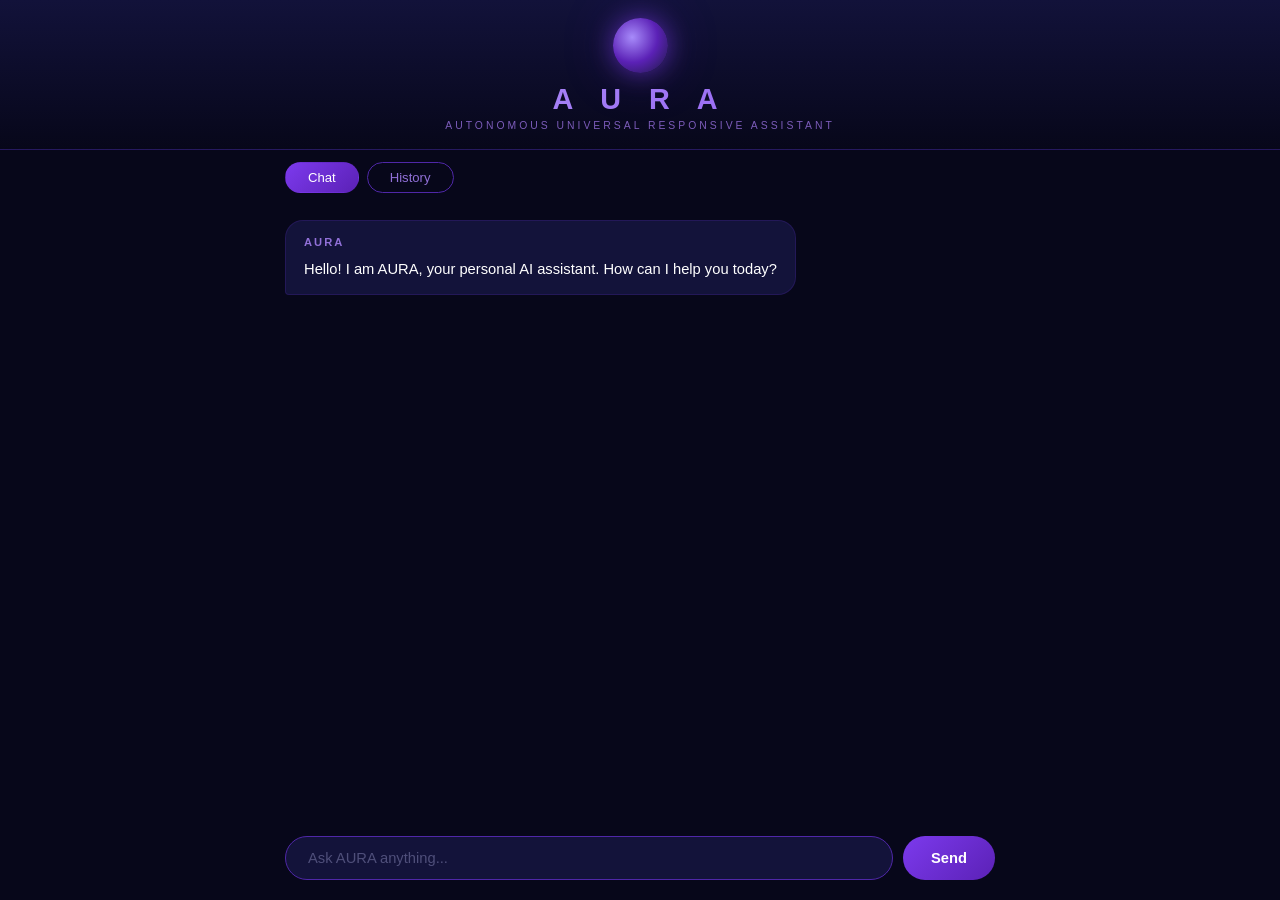
==== interface/web/index.html @ 3ae48ab6 "Day 05 - Improved UI, chat history, mobile friendly" ====
<!DOCTYPE html>
<html lang="en">
<head>
    <meta charset="UTF-8">
    <meta name="viewport" content="width=device-width, initial-scale=1.0">
    <title>AURA - Your AI Assistant</title>
    <style>
        * { margin: 0; padding: 0; box-sizing: border-box; }

        body {
            background: #07071a;
            color: #ffffff;
            font-family: 'Segoe UI', sans-serif;
            height: 100vh;
            display: flex;
            flex-direction: column;
            align-items: center;
            overflow: hidden;
        }

        .header {
            width: 100%;
            padding: 18px 20px;
            text-align: center;
            background: linear-gradient(180deg, #12123a, #07071a);
            border-bottom: 1px solid #4f27a855;
        }

        .orb {
            width: 55px;
            height: 55px;
            border-radius: 50%;
            background: radial-gradient(circle at 35% 35%, #a78bfa, #5b21b6, #1a1a3e);
            margin: 0 auto 10px;
            box-shadow: 0 0 25px #7c3aed99, 0 0 60px #7c3aed33;
            animation: pulse 3s infinite;
        }

        @keyframes pulse {
            0%, 100% { box-shadow: 0 0 25px #7c3aed99, 0 0 60px #7c3aed33; }
            50% { box-shadow: 0 0 40px #a78bfacc, 0 0 90px #7c3aed55; }
        }

        .orb.talking {
            animation: talking 0.6s infinite;
        }

        @keyframes talking {
            0%, 100% { transform: scale(1); box-shadow: 0 0 25px #7c3aed99; }
            50% { transform: scale(1.15); box-shadow: 0 0 60px #a78bfadd; }
        }

        .header h1 {
            font-size: 1.8rem;
            font-weight: 700;
            background: linear-gradient(135deg, #c4b5fd, #7c3aed);
            -webkit-background-clip: text;
            -webkit-text-fill-color: transparent;
            letter-spacing: 10px;
        }

        .header p {
            color: #7c5cba;
            font-size: 0.65rem;
            letter-spacing: 3px;
            margin-top: 4px;
        }

        .tabs {
            display: flex;
            gap: 8px;
            padding: 12px 20px;
            width: 100%;
            max-width: 750px;
        }

        .tab {
            padding: 7px 22px;
            border-radius: 20px;
            border: 1px solid #4f27a8;
            background: transparent;
            color: #9170d8;
            cursor: pointer;
            font-size: 0.82rem;
            transition: all 0.3s;
            font-family: 'Segoe UI', sans-serif;
        }

        .tab.active {
            background: linear-gradient(135deg, #7c3aed, #5b21b6);
            color: white;
            border-color: transparent;
        }

        .chat-container {
            width: 100%;
            max-width: 750px;
            flex: 1;
            overflow-y: auto;
            padding: 15px 20px;
            display: flex;
            flex-direction: column;
            gap: 14px;
            scrollbar-width: thin;
            scrollbar-color: #4f27a8 transparent;
        }

        .history-container {
            width: 100%;
            max-width: 750px;
            flex: 1;
            overflow-y: auto;
            padding: 15px 20px;
            display: none;
            flex-direction: column;
            gap: 10px;
        }

        .message {
            padding: 12px 18px;
            border-radius: 18px;
            max-width: 72%;
            line-height: 1.65;
            font-size: 0.92rem;
            animation: fadeIn 0.3s ease;
        }

        @keyframes fadeIn {
            from { opacity: 0; transform: translateY(8px); }
            to { opacity: 1; transform: translateY(0); }
        }

        .user-message {
            background: linear-gradient(135deg, #6d28d9, #4c1d95);
            align-self: flex-end;
            border-bottom-right-radius: 4px;
            box-shadow: 0 4px 15px #7c3aed33;
        }

        .aura-message {
            background: #13133a;
            border: 1px solid #4f27a844;
            align-self: flex-start;
            border-bottom-left-radius: 4px;
        }

        .aura-label {
            color: #9170d8;
            font-size: 0.7rem;
            letter-spacing: 2px;
            margin-bottom: 6px;
            font-weight: 600;
        }

        .typing-indicator {
            display: flex;
            align-items: center;
            gap: 5px;
            padding: 14px 18px;
            background: #13133a;
            border: 1px solid #4f27a844;
            border-radius: 18px;
            border-bottom-left-radius: 4px;
            align-self: flex-start;
            width: fit-content;
        }

        .dot {
            width: 7px;
            height: 7px;
            background: #7c3aed;
            border-radius: 50%;
            animation: bounce 1.2s infinite;
        }

        .dot:nth-child(2) { animation-delay: 0.2s; }
        .dot:nth-child(3) { animation-delay: 0.4s; }

        @keyframes bounce {
            0%, 100% { transform: translateY(0); opacity: 0.5; }
            50% { transform: translateY(-7px); opacity: 1; }
        }

        .input-container {
            width: 100%;
            max-width: 750px;
            padding: 12px 20px 20px;
            display: flex;
            gap: 10px;
        }

        input {
            flex: 1;
            padding: 13px 22px;
            background: #13133a;
            border: 1px solid #4f27a8;
            border-radius: 30px;
            color: #ffffff;
            font-size: 0.92rem;
            outline: none;
            transition: all 0.3s;
            font-family: 'Segoe UI', sans-serif;
        }

        input:focus {
            border-color: #9170d8;
            box-shadow: 0 0 20px #7c3aed22;
        }

        input::placeholder { color: #4f4f7a; }

        .send-btn {
            padding: 13px 28px;
            background: linear-gradient(135deg, #7c3aed, #5b21b6);
            border: none;
            border-radius: 30px;
            color: white;
            font-size: 0.92rem;
            cursor: pointer;
            transition: all 0.3s;
            font-family: 'Segoe UI', sans-serif;
            font-weight: 600;
        }

        .send-btn:hover {
            transform: scale(1.05);
            box-shadow: 0 0 25px #7c3aed66;
        }

        .history-item {
            background: #13133a;
            border: 1px solid #4f27a833;
            border-radius: 12px;
            padding: 12px 16px;
            font-size: 0.85rem;
        }

        .history-time { color: #4f4f7a; font-size: 0.72rem; margin-bottom: 6px; }
        .history-user { color: #a78bfa; margin-bottom: 4px; }
        .history-aura { color: #d1d5db; }

        .empty-history {
            color: #4f4f7a;
            text-align: center;
            margin-top: 40px;
            font-size: 0.9rem;
        }

        @media (max-width: 600px) {
            .header h1 { font-size: 1.4rem; letter-spacing: 6px; }
            .message { max-width: 88%; }
            .send-btn { padding: 13px 18px; }
        }
    </style>
</head>
<body>

    <div class="header">
        <div class="orb" id="orb"></div>
        <h1>A U R A</h1>
        <p>AUTONOMOUS UNIVERSAL RESPONSIVE ASSISTANT</p>
    </div>

    <div class="tabs">
        <button class="tab active" onclick="showTab('chat', this)">Chat</button>
        <button class="tab" onclick="showTab('history', this)">History</button>
    </div>

    <div class="chat-container" id="chat">
        <div class="message aura-message">
            <div class="aura-label">AURA</div>
            Hello! I am AURA, your personal AI assistant. How can I help you today?
        </div>
    </div>

    <div class="history-container" id="history"></div>

    <div class="input-container">
        <input
            type="text"
            id="userInput"
            placeholder="Ask AURA anything..."
            onkeypress="if(event.key==='Enter') sendMessage()"
        />
        <button class="send-btn" onclick="sendMessage()">Send</button>
    </div>

    <script>
        function showTab(tab, el) {
            document.querySelectorAll('.tab').forEach(t => t.classList.remove('active'));
            el.classList.add('active');
            if (tab === 'chat') {
                document.getElementById('chat').style.display = 'flex';
                document.getElementById('history').style.display = 'none';
            } else {
                document.getElementById('chat').style.display = 'none';
                document.getElementById('history').style.display = 'flex';
                loadHistory();
            }
        }

        async function loadHistory() {
            const res = await fetch('/history');
            const data = await res.json();
            const container = document.getElementById('history');
            container.innerHTML = '';
            if (data.length === 0) {
                container.innerHTML = '<p class="empty-history">No chat history yet. Start a conversation!</p>';
                return;
            }
            data.reverse().forEach(item => {
                container.innerHTML += `
                    <div class="history-item">
                        <div class="history-time">${item.time}</div>
                        <div class="history-user">You: ${item.user}</div>
                        <div class="history-aura">AURA: ${item.aura}</div>
                    </div>`;
            });
        }

        async function sendMessage() {
            const input = document.getElementById('userInput');
            const chat = document.getElementById('chat');
            const text = input.value.trim();
            if (!text) return;

            chat.innerHTML += `<div class="message user-message">${text}</div>`;
            input.value = '';
            chat.innerHTML += `
                <div class="typing-indicator" id="typing">
                    <div class="dot"></div>
                    <div class="dot"></div>
                    <div class="dot"></div>
                </div>`;
            chat.scrollTop = chat.scrollHeight;
            document.getElementById('orb').classList.add('talking');

            const response = await fetch('/chat', {
                method: 'POST',
                headers: { 'Content-Type': 'application/json' },
                body: JSON.stringify({ text: text })
            });

            const data = await response.json();
            document.getElementById('typing').remove();
            document.getElementById('orb').classList.remove('talking');

            chat.innerHTML += `
                <div class="message aura-message">
                    <div class="aura-label">AURA</div>
                    ${data.response}
                </div>`;
            chat.scrollTop = chat.scrollHeight;
        }
    </script>
</body>
</html>
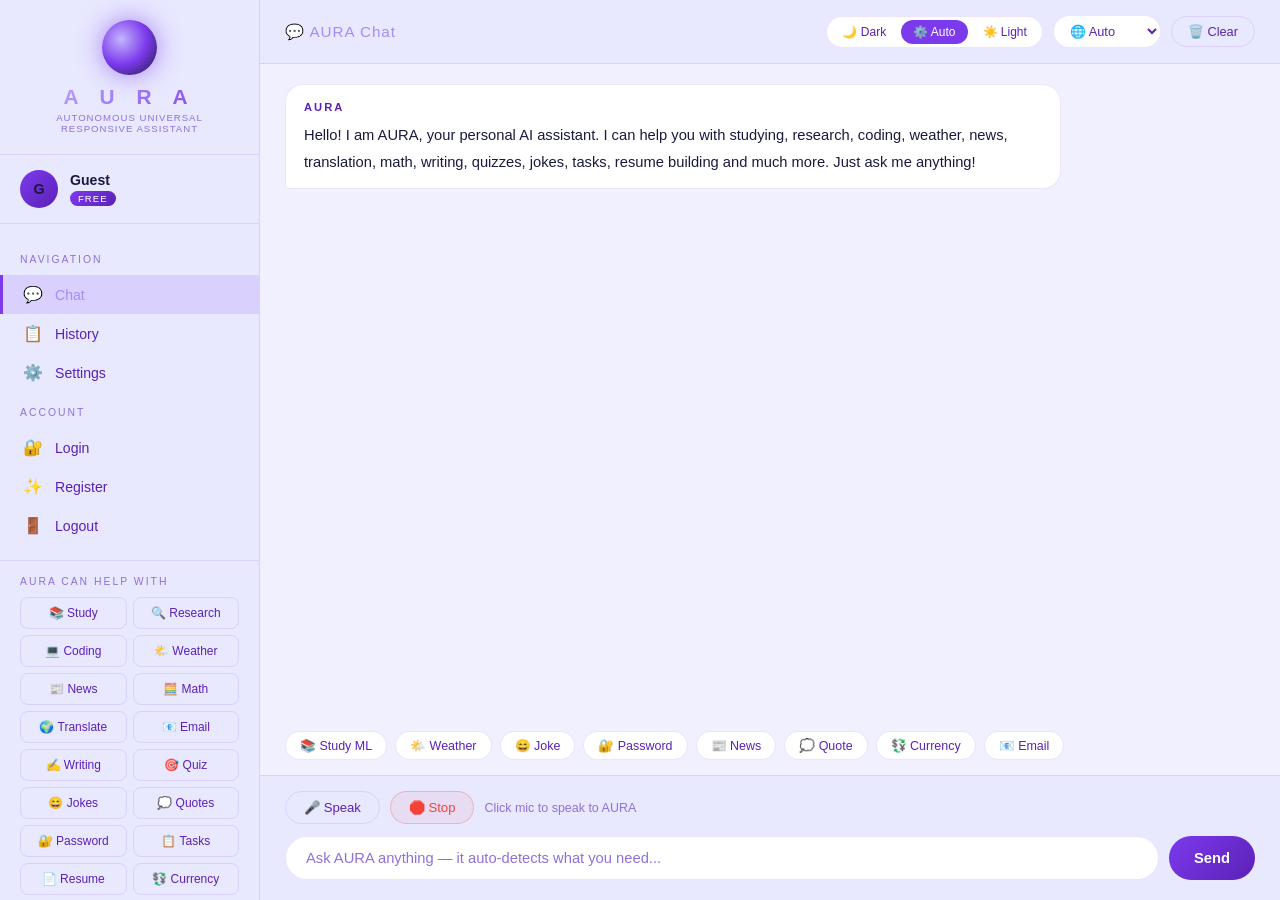
==== commit f1a84271: "Day XX - description" ====
--- a/interface/web/index.html
+++ b/interface/web/index.html
@@ -7,119 +7,302 @@
     <style>
         * { margin: 0; padding: 0; box-sizing: border-box; }
 
+        :root {
+            --bg: #07071a;
+            --bg2: #0d0d2b;
+            --card: #13133a;
+            --border: #4f27a833;
+            --purple: #7c3aed;
+            --purple-light: #a78bfa;
+            --purple-dark: #5b21b6;
+            --text: #ffffff;
+            --text-muted: #9170d8;
+            --text-dim: #4f4f7a;
+        }
+
+        body.light {
+            --bg: #f0f0ff;
+            --bg2: #e8e8ff;
+            --card: #ffffff;
+            --border: #7c3aed22;
+            --text: #1a1a3e;
+            --text-muted: #5b21b6;
+            --text-dim: #9170d8;
+        }
+
         body {
-            background: #07071a;
-            color: #ffffff;
+            background: var(--bg);
+            color: var(--text);
             font-family: 'Segoe UI', sans-serif;
             height: 100vh;
             display: flex;
+            overflow: hidden;
+            transition: background 0.3s, color 0.3s;
+        }
+
+        .sidebar {
+            width: 260px;
+            background: var(--bg2);
+            border-right: 1px solid var(--border);
+            display: flex;
             flex-direction: column;
-            align-items: center;
-            overflow: hidden;
-        }
-
-        .header {
-            width: 100%;
-            padding: 18px 20px;
+            flex-shrink: 0;
+            transition: background 0.3s;
+            overflow-y: auto;
+        }
+
+        .logo {
             text-align: center;
-            background: linear-gradient(180deg, #12123a, #07071a);
-            border-bottom: 1px solid #4f27a855;
+            padding: 20px 20px 20px;
+            border-bottom: 1px solid var(--border);
         }
 
         .orb {
             width: 55px;
             height: 55px;
             border-radius: 50%;
-            background: radial-gradient(circle at 35% 35%, #a78bfa, #5b21b6, #1a1a3e);
+            background: radial-gradient(circle at 35% 35%, #c4b5fd, #7c3aed, #1a1a3e);
             margin: 0 auto 10px;
-            box-shadow: 0 0 25px #7c3aed99, 0 0 60px #7c3aed33;
+            box-shadow: 0 0 25px #7c3aed99;
             animation: pulse 3s infinite;
         }
 
+        .orb.talking {
+            animation: talking 0.5s infinite;
+        }
+
         @keyframes pulse {
-            0%, 100% { box-shadow: 0 0 25px #7c3aed99, 0 0 60px #7c3aed33; }
-            50% { box-shadow: 0 0 40px #a78bfacc, 0 0 90px #7c3aed55; }
-        }
-
-        .orb.talking {
-            animation: talking 0.6s infinite;
+            0%, 100% { box-shadow: 0 0 25px #7c3aed99; }
+            50% { box-shadow: 0 0 50px #a78bfacc; }
         }
 
         @keyframes talking {
             0%, 100% { transform: scale(1); box-shadow: 0 0 25px #7c3aed99; }
-            50% { transform: scale(1.15); box-shadow: 0 0 60px #a78bfadd; }
-        }
-
-        .header h1 {
-            font-size: 1.8rem;
-            font-weight: 700;
+            50% { transform: scale(1.1); box-shadow: 0 0 60px #a78bfadd; }
+        }
+
+        .logo h1 {
+            font-size: 1.3rem;
             background: linear-gradient(135deg, #c4b5fd, #7c3aed);
             -webkit-background-clip: text;
             -webkit-text-fill-color: transparent;
-            letter-spacing: 10px;
-        }
-
-        .header p {
-            color: #7c5cba;
-            font-size: 0.65rem;
-            letter-spacing: 3px;
-            margin-top: 4px;
-        }
-
-        .tabs {
-            display: flex;
-            gap: 8px;
-            padding: 12px 20px;
-            width: 100%;
-            max-width: 750px;
-        }
-
-        .tab {
-            padding: 7px 22px;
-            border-radius: 20px;
-            border: 1px solid #4f27a8;
-            background: transparent;
-            color: #9170d8;
-            cursor: pointer;
-            font-size: 0.82rem;
-            transition: all 0.3s;
-            font-family: 'Segoe UI', sans-serif;
-        }
-
-        .tab.active {
+            letter-spacing: 8px;
+        }
+
+        .logo p {
+            color: var(--text-dim);
+            font-size: 0.6rem;
+            letter-spacing: 1px;
+            margin-top: 3px;
+        }
+
+        .user-info {
+            padding: 15px 20px;
+            border-bottom: 1px solid var(--border);
+            display: flex;
+            align-items: center;
+            gap: 12px;
+        }
+
+        .user-avatar {
+            width: 38px;
+            height: 38px;
+            border-radius: 50%;
+            background: linear-gradient(135deg, #7c3aed, #5b21b6);
+            display: flex;
+            align-items: center;
+            justify-content: center;
+            font-weight: 700;
+            font-size: 0.9rem;
+            flex-shrink: 0;
+        }
+
+        .user-details h3 {
+            font-size: 0.88rem;
+            color: var(--text);
+        }
+
+        .plan-badge {
             background: linear-gradient(135deg, #7c3aed, #5b21b6);
             color: white;
-            border-color: transparent;
-        }
-
-        .chat-container {
-            width: 100%;
-            max-width: 750px;
+            font-size: 0.6rem;
+            padding: 2px 8px;
+            border-radius: 10px;
+            letter-spacing: 1px;
+            margin-top: 3px;
+            display: inline-block;
+        }
+
+        .nav {
+            flex: 1;
+            padding: 15px 0;
+        }
+
+        .nav-section {
+            padding: 5px 20px;
+            color: var(--text-dim);
+            font-size: 0.65rem;
+            letter-spacing: 2px;
+            margin: 10px 0 5px;
+        }
+
+        .nav-item {
+            padding: 10px 20px;
+            display: flex;
+            align-items: center;
+            gap: 12px;
+            cursor: pointer;
+            transition: all 0.2s;
+            border-left: 3px solid transparent;
+            font-size: 0.88rem;
+            color: var(--text-muted);
+        }
+
+        .nav-item:hover {
+            background: #7c3aed11;
+            color: var(--text);
+        }
+
+        .nav-item.active {
+            background: #7c3aed22;
+            color: var(--purple-light);
+            border-left-color: var(--purple);
+        }
+
+        .nav-icon {
+            width: 20px;
+            text-align: center;
+            font-size: 1rem;
+        }
+
+        /* Capabilities section */
+        .capabilities {
+            padding: 15px 20px;
+            border-top: 1px solid var(--border);
+        }
+
+        .capabilities p {
+            color: var(--text-dim);
+            font-size: 0.65rem;
+            letter-spacing: 2px;
+            margin-bottom: 10px;
+        }
+
+        .capability-grid {
+            display: grid;
+            grid-template-columns: 1fr 1fr;
+            gap: 6px;
+        }
+
+        .capability-item {
+            padding: 8px 10px;
+            border-radius: 8px;
+            border: 1px solid var(--border);
+            font-size: 0.75rem;
+            color: var(--text-muted);
+            text-align: center;
+        }
+
+        .main {
+            flex: 1;
+            display: flex;
+            flex-direction: column;
+            overflow: hidden;
+        }
+
+        .topbar {
+            padding: 15px 25px;
+            border-bottom: 1px solid var(--border);
+            display: flex;
+            align-items: center;
+            justify-content: space-between;
+            background: var(--bg2);
+            transition: background 0.3s;
+        }
+
+        .topbar-title {
+            font-size: 0.95rem;
+            color: var(--purple-light);
+            letter-spacing: 1px;
+        }
+
+        .topbar-controls {
+            display: flex;
+            align-items: center;
+            gap: 10px;
+        }
+
+        .theme-toggle {
+            display: flex;
+            gap: 3px;
+            background: var(--card);
+            border: 1px solid var(--border);
+            border-radius: 20px;
+            padding: 3px;
+        }
+
+        .theme-btn {
+            padding: 5px 12px;
+            border-radius: 15px;
+            border: none;
+            background: transparent;
+            color: var(--text-muted);
+            cursor: pointer;
+            font-size: 0.75rem;
+            transition: all 0.2s;
+            font-family: 'Segoe UI', sans-serif;
+        }
+
+        .theme-btn.active {
+            background: var(--purple);
+            color: white;
+        }
+
+        .control-btn {
+            padding: 7px 16px;
+            border-radius: 20px;
+            border: 1px solid var(--border);
+            background: transparent;
+            color: var(--text-muted);
+            cursor: pointer;
+            font-size: 0.8rem;
+            transition: all 0.2s;
+            font-family: 'Segoe UI', sans-serif;
+        }
+
+        .control-btn:hover {
+            background: #7c3aed22;
+            color: var(--purple-light);
+            border-color: var(--purple);
+        }
+
+        .lang-select {
+            padding: 7px 12px;
+            border-radius: 20px;
+            border: 1px solid var(--border);
+            background: var(--card);
+            color: var(--text-muted);
+            cursor: pointer;
+            font-size: 0.8rem;
+            outline: none;
+            font-family: 'Segoe UI', sans-serif;
+        }
+
+        .chat-area {
             flex: 1;
             overflow-y: auto;
-            padding: 15px 20px;
+            padding: 20px 25px;
             display: flex;
             flex-direction: column;
-            gap: 14px;
+            gap: 15px;
             scrollbar-width: thin;
             scrollbar-color: #4f27a8 transparent;
         }
 
-        .history-container {
-            width: 100%;
-            max-width: 750px;
-            flex: 1;
-            overflow-y: auto;
-            padding: 15px 20px;
-            display: none;
-            flex-direction: column;
-            gap: 10px;
-        }
-
         .message {
-            padding: 12px 18px;
+            padding: 13px 18px;
             border-radius: 18px;
-            max-width: 72%;
+            max-width: 75%;
             line-height: 1.65;
             font-size: 0.92rem;
             animation: fadeIn 0.3s ease;
@@ -135,40 +318,83 @@
             align-self: flex-end;
             border-bottom-right-radius: 4px;
             box-shadow: 0 4px 15px #7c3aed33;
+            color: #ffffff;
         }
 
         .aura-message {
-            background: #13133a;
-            border: 1px solid #4f27a844;
+            background: var(--card);
+            border: 1px solid var(--border);
             align-self: flex-start;
             border-bottom-left-radius: 4px;
+            max-width: 80%;
         }
 
         .aura-label {
-            color: #9170d8;
+            color: var(--text-muted);
             font-size: 0.7rem;
             letter-spacing: 2px;
             margin-bottom: 6px;
             font-weight: 600;
         }
 
+        .agent-tag {
+            display: inline-block;
+            padding: 2px 8px;
+            border-radius: 10px;
+            font-size: 0.65rem;
+            letter-spacing: 1px;
+            margin-left: 8px;
+            background: #7c3aed33;
+            color: var(--purple-light);
+        }
+
+        .msg-content {
+            color: var(--text);
+            line-height: 1.8;
+            white-space: pre-wrap;
+        }
+
+        .msg-actions {
+            display: flex;
+            gap: 6px;
+            margin-top: 10px;
+            flex-wrap: wrap;
+        }
+
+        .msg-btn {
+            padding: 4px 12px;
+            border-radius: 12px;
+            border: 1px solid var(--border);
+            background: transparent;
+            color: var(--text-muted);
+            cursor: pointer;
+            font-size: 0.72rem;
+            transition: all 0.2s;
+            font-family: 'Segoe UI', sans-serif;
+        }
+
+        .msg-btn:hover {
+            background: #7c3aed22;
+            color: var(--purple-light);
+            border-color: var(--purple);
+        }
+
         .typing-indicator {
             display: flex;
             align-items: center;
             gap: 5px;
             padding: 14px 18px;
-            background: #13133a;
-            border: 1px solid #4f27a844;
+            background: var(--card);
+            border: 1px solid var(--border);
             border-radius: 18px;
             border-bottom-left-radius: 4px;
             align-self: flex-start;
-            width: fit-content;
         }
 
         .dot {
             width: 7px;
             height: 7px;
-            background: #7c3aed;
+            background: var(--purple);
             border-radius: 50%;
             animation: bounce 1.2s infinite;
         }
@@ -181,37 +407,97 @@
             50% { transform: translateY(-7px); opacity: 1; }
         }
 
-        .input-container {
-            width: 100%;
-            max-width: 750px;
-            padding: 12px 20px 20px;
-            display: flex;
+        .input-area {
+            padding: 15px 25px 20px;
+            border-top: 1px solid var(--border);
+            background: var(--bg2);
+            transition: background 0.3s;
+        }
+
+        .voice-bar {
+            display: flex;
+            align-items: center;
             gap: 10px;
-        }
-
-        input {
+            margin-bottom: 12px;
+        }
+
+        .voice-btn {
+            padding: 8px 18px;
+            border-radius: 20px;
+            border: 1px solid var(--border);
+            background: transparent;
+            color: var(--text-muted);
+            cursor: pointer;
+            font-size: 0.82rem;
+            transition: all 0.2s;
+            font-family: 'Segoe UI', sans-serif;
+            display: flex;
+            align-items: center;
+            gap: 6px;
+        }
+
+        .voice-btn:hover {
+            background: #7c3aed22;
+            color: var(--purple-light);
+            border-color: var(--purple);
+        }
+
+        .voice-btn.recording {
+            background: #ef444422;
+            color: #ef4444;
+            border-color: #ef4444;
+            animation: recordPulse 1s infinite;
+        }
+
+        .voice-btn.stop-btn {
+            background: #ef444411;
+            color: #ef4444;
+            border-color: #ef444444;
+        }
+
+        .voice-btn.stop-btn:hover {
+            background: #ef444422;
+            border-color: #ef4444;
+        }
+
+        @keyframes recordPulse {
+            0%, 100% { box-shadow: 0 0 0 0 #ef444433; }
+            50% { box-shadow: 0 0 0 8px transparent; }
+        }
+
+        .voice-status {
+            font-size: 0.78rem;
+            color: var(--text-dim);
+        }
+
+        .input-row {
+            display: flex;
+            gap: 10px;
+        }
+
+        input[type="text"] {
             flex: 1;
-            padding: 13px 22px;
-            background: #13133a;
-            border: 1px solid #4f27a8;
+            padding: 13px 20px;
+            background: var(--card);
+            border: 1px solid var(--border);
             border-radius: 30px;
-            color: #ffffff;
+            color: var(--text);
             font-size: 0.92rem;
             outline: none;
             transition: all 0.3s;
             font-family: 'Segoe UI', sans-serif;
         }
 
-        input:focus {
-            border-color: #9170d8;
+        input[type="text"]:focus {
+            border-color: var(--purple);
             box-shadow: 0 0 20px #7c3aed22;
         }
 
-        input::placeholder { color: #4f4f7a; }
+        input[type="text"]::placeholder { color: var(--text-dim); }
 
         .send-btn {
-            padding: 13px 28px;
-            background: linear-gradient(135deg, #7c3aed, #5b21b6);
+            padding: 13px 25px;
+            background: linear-gradient(135deg, var(--purple), var(--purple-dark));
             border: none;
             border-radius: 30px;
             color: white;
@@ -227,130 +513,596 @@
             box-shadow: 0 0 25px #7c3aed66;
         }
 
+        .history-panel {
+            display: none;
+            flex-direction: column;
+            flex: 1;
+            overflow-y: auto;
+            padding: 20px 25px;
+            gap: 10px;
+        }
+
         .history-item {
-            background: #13133a;
-            border: 1px solid #4f27a833;
+            background: var(--card);
+            border: 1px solid var(--border);
             border-radius: 12px;
             padding: 12px 16px;
             font-size: 0.85rem;
         }
 
-        .history-time { color: #4f4f7a; font-size: 0.72rem; margin-bottom: 6px; }
-        .history-user { color: #a78bfa; margin-bottom: 4px; }
-        .history-aura { color: #d1d5db; }
-
-        .empty-history {
-            color: #4f4f7a;
+        .history-time { color: var(--text-dim); font-size: 0.72rem; margin-bottom: 6px; }
+        .history-user { color: var(--purple-light); margin-bottom: 4px; }
+        .history-aura { color: var(--text); }
+
+        .settings-panel {
+            display: none;
+            flex-direction: column;
+            flex: 1;
+            overflow-y: auto;
+            padding: 20px 25px;
+            gap: 20px;
+        }
+
+        .settings-card {
+            background: var(--card);
+            border: 1px solid var(--border);
+            border-radius: 16px;
+            padding: 20px;
+        }
+
+        .settings-card h3 {
+            color: var(--purple-light);
+            font-size: 0.9rem;
+            letter-spacing: 1px;
+            margin-bottom: 15px;
+            padding-bottom: 10px;
+            border-bottom: 1px solid var(--border);
+        }
+
+        .setting-row {
+            display: flex;
+            align-items: center;
+            justify-content: space-between;
+            padding: 12px 0;
+            border-bottom: 1px solid var(--border);
+        }
+
+        .setting-row:last-child { border-bottom: none; }
+
+        .setting-label {
+            color: var(--text-muted);
+            font-size: 0.85rem;
+        }
+
+        .setting-control select {
+            padding: 6px 12px;
+            background: var(--bg);
+            border: 1px solid var(--border);
+            border-radius: 8px;
+            color: var(--text);
+            font-size: 0.82rem;
+            outline: none;
+            font-family: 'Segoe UI', sans-serif;
+            cursor: pointer;
+        }
+
+        .empty-msg {
+            color: var(--text-dim);
             text-align: center;
             margin-top: 40px;
             font-size: 0.9rem;
         }
 
-        @media (max-width: 600px) {
-            .header h1 { font-size: 1.4rem; letter-spacing: 6px; }
-            .message { max-width: 88%; }
-            .send-btn { padding: 13px 18px; }
+        /* Suggestion chips */
+        .suggestions {
+            display: flex;
+            flex-wrap: wrap;
+            gap: 8px;
+            padding: 0 25px 15px;
+        }
+
+        .chip {
+            padding: 6px 14px;
+            border-radius: 20px;
+            border: 1px solid var(--border);
+            background: var(--card);
+            color: var(--text-muted);
+            cursor: pointer;
+            font-size: 0.78rem;
+            transition: all 0.2s;
+            font-family: 'Segoe UI', sans-serif;
+        }
+
+        .chip:hover {
+            background: #7c3aed22;
+            color: var(--purple-light);
+            border-color: var(--purple);
+        }
+
+        ::-webkit-scrollbar { width: 4px; }
+        ::-webkit-scrollbar-track { background: transparent; }
+        ::-webkit-scrollbar-thumb { background: #4f27a8; border-radius: 4px; }
+
+        @media (max-width: 768px) {
+            .sidebar { display: none; }
+            .message { max-width: 90%; }
         }
     </style>
 </head>
 <body>
 
-    <div class="header">
-        <div class="orb" id="orb"></div>
-        <h1>A U R A</h1>
-        <p>AUTONOMOUS UNIVERSAL RESPONSIVE ASSISTANT</p>
-    </div>
-
-    <div class="tabs">
-        <button class="tab active" onclick="showTab('chat', this)">Chat</button>
-        <button class="tab" onclick="showTab('history', this)">History</button>
-    </div>
-
-    <div class="chat-container" id="chat">
-        <div class="message aura-message">
-            <div class="aura-label">AURA</div>
-            Hello! I am AURA, your personal AI assistant. How can I help you today?
+    <!-- Sidebar -->
+    <div class="sidebar">
+        <div class="logo">
+            <div class="orb" id="orb"></div>
+            <h1>A U R A</h1>
+            <p>AUTONOMOUS UNIVERSAL RESPONSIVE ASSISTANT</p>
+        </div>
+
+        <div class="user-info">
+            <div class="user-avatar" id="userAvatar">G</div>
+            <div class="user-details">
+                <h3 id="userName">Guest</h3>
+                <span class="plan-badge" id="userPlan">FREE</span>
+            </div>
+        </div>
+
+        <nav class="nav">
+            <div class="nav-section">NAVIGATION</div>
+            <div class="nav-item active" onclick="showPanel('chat', this)">
+                <span class="nav-icon">💬</span> Chat
+            </div>
+            <div class="nav-item" onclick="showPanel('history', this)">
+                <span class="nav-icon">📋</span> History
+            </div>
+            <div class="nav-item" onclick="showPanel('settings', this)">
+                <span class="nav-icon">⚙️</span> Settings
+            </div>
+
+            <div class="nav-section">ACCOUNT</div>
+            <div class="nav-item" onclick="window.location.href='/login'">
+                <span class="nav-icon">🔐</span> Login
+            </div>
+            <div class="nav-item" onclick="window.location.href='/register'">
+                <span class="nav-icon">✨</span> Register
+            </div>
+            <div class="nav-item" onclick="logout()">
+                <span class="nav-icon">🚪</span> Logout
+            </div>
+        </nav>
+
+        <!-- Capabilities display only -->
+        <div class="capabilities">
+            <p>AURA CAN HELP WITH</p>
+            <div class="capability-grid">
+                <div class="capability-item">📚 Study</div>
+                <div class="capability-item">🔍 Research</div>
+                <div class="capability-item">💻 Coding</div>
+                <div class="capability-item">🌤️ Weather</div>
+                <div class="capability-item">📰 News</div>
+                <div class="capability-item">🧮 Math</div>
+                <div class="capability-item">🌍 Translate</div>
+                <div class="capability-item">📧 Email</div>
+                <div class="capability-item">✍️ Writing</div>
+                <div class="capability-item">🎯 Quiz</div>
+                <div class="capability-item">😄 Jokes</div>
+                <div class="capability-item">💭 Quotes</div>
+                <div class="capability-item">🔐 Password</div>
+                <div class="capability-item">📋 Tasks</div>
+                <div class="capability-item">📄 Resume</div>
+                <div class="capability-item">💱 Currency</div>
+                <div class="capability-item">📖 Dictionary</div>
+                <div class="capability-item">📸 Screenshot</div>
+            </div>
         </div>
     </div>
 
-    <div class="history-container" id="history"></div>
-
-    <div class="input-container">
-        <input
-            type="text"
-            id="userInput"
-            placeholder="Ask AURA anything..."
-            onkeypress="if(event.key==='Enter') sendMessage()"
-        />
-        <button class="send-btn" onclick="sendMessage()">Send</button>
+    <!-- Main -->
+    <div class="main">
+
+        <!-- Top bar -->
+        <div class="topbar">
+            <span class="topbar-title" id="topbarTitle">💬 AURA Chat</span>
+            <div class="topbar-controls">
+                <div class="theme-toggle">
+                    <button class="theme-btn" onclick="setTheme('dark', this)">🌙 Dark</button>
+                    <button class="theme-btn active" onclick="setTheme('system', this)">⚙️ Auto</button>
+                    <button class="theme-btn" onclick="setTheme('light', this)">☀️ Light</button>
+                </div>
+                <select class="lang-select" id="langSelect" onchange="setLanguage(this.value)">
+                    <option value="auto">🌐 Auto</option>
+                    <option value="english">🇬🇧 English</option>
+                    <option value="urdu">🇵🇰 Urdu</option>
+                </select>
+                <button class="control-btn" onclick="clearChat()">🗑️ Clear</button>
+            </div>
+        </div>
+
+        <!-- Chat panel -->
+        <div class="chat-area" id="chatPanel">
+            <div class="message aura-message">
+                <div class="aura-label">AURA</div>
+                <div class="msg-content">Hello! I am AURA, your personal AI assistant. I can help you with studying, research, coding, weather, news, translation, math, writing, quizzes, jokes, tasks, resume building and much more. Just ask me anything!</div>
+            </div>
+        </div>
+
+        <!-- History panel -->
+        <div class="history-panel" id="historyPanel"></div>
+
+        <!-- Settings panel -->
+        <div class="settings-panel" id="settingsPanel">
+            <div class="settings-card">
+                <h3>🎤 VOICE SETTINGS</h3>
+                <div class="setting-row">
+                    <span class="setting-label">Voice Type</span>
+                    <div class="setting-control">
+                        <select onchange="updateVoiceSetting('voice', this.value)">
+                            <option value="female">Female (Hazel)</option>
+                            <option value="male">Male (David)</option>
+                        </select>
+                    </div>
+                </div>
+                <div class="setting-row">
+                    <span class="setting-label">Speaking Speed</span>
+                    <div class="setting-control">
+                        <select onchange="updateVoiceSetting('speed', this.value)">
+                            <option value="slow">Slow</option>
+                            <option value="normal" selected>Normal</option>
+                            <option value="fast">Fast</option>
+                        </select>
+                    </div>
+                </div>
+            </div>
+
+            <div class="settings-card">
+                <h3>🌍 LANGUAGE SETTINGS</h3>
+                <div class="setting-row">
+                    <span class="setting-label">Response Language</span>
+                    <div class="setting-control">
+                        <select onchange="setLanguage(this.value)">
+                            <option value="auto">Auto Detect</option>
+                            <option value="english">English</option>
+                            <option value="urdu">اردو Urdu</option>
+                        </select>
+                    </div>
+                </div>
+            </div>
+
+            <div class="settings-card">
+                <h3>🤖 ABOUT AURA</h3>
+                <div class="setting-row">
+                    <span class="setting-label">Version</span>
+                    <span class="setting-label">1.0.0</span>
+                </div>
+                <div class="setting-row">
+                    <span class="setting-label">AI Model</span>
+                    <span class="setting-label">Llama 3.3 70B</span>
+                </div>
+                <div class="setting-row">
+                    <span class="setting-label">Total Agents</span>
+                    <span class="setting-label">25+</span>
+                </div>
+                <div class="setting-row">
+                    <span class="setting-label">Developer</span>
+                    <span class="setting-label">Hassan Saeed</span>
+                </div>
+                <div class="setting-row">
+                    <span class="setting-label">University</span>
+                    <span class="setting-label">Hazara University</span>
+                </div>
+                <div class="setting-row">
+                    <span class="setting-label">Company</span>
+                    <span class="setting-label">AURA AI</span>
+                </div>
+            </div>
+        </div>
+
+        <!-- Suggestion chips -->
+        <div class="suggestions" id="suggestions">
+            <span class="chip" onclick="sendChip('What is machine learning?')">📚 Study ML</span>
+            <span class="chip" onclick="sendChip('What is the weather in Islamabad?')">🌤️ Weather</span>
+            <span class="chip" onclick="sendChip('Tell me a joke')">😄 Joke</span>
+            <span class="chip" onclick="sendChip('Generate a strong password')">🔐 Password</span>
+            <span class="chip" onclick="sendChip('Latest news Pakistan')">📰 News</span>
+            <span class="chip" onclick="sendChip('Give me a motivation quote')">💭 Quote</span>
+            <span class="chip" onclick="sendChip('Convert 100 USD to PKR')">💱 Currency</span>
+            <span class="chip" onclick="sendChip('Write a professional email to my professor')">📧 Email</span>
+        </div>
+
+        <!-- Input area -->
+        <div class="input-area" id="inputArea">
+            <div class="voice-bar">
+                <button class="voice-btn" id="micBtn" onclick="toggleVoice()">
+                    🎤 Speak
+                </button>
+                <button class="voice-btn stop-btn" onclick="stopAudio()">
+                    🛑 Stop
+                </button>
+                <span class="voice-status" id="voiceStatus">Click mic to speak to AURA</span>
+            </div>
+            <div class="input-row">
+                <input
+                    type="text"
+                    id="userInput"
+                    placeholder="Ask AURA anything — it auto-detects what you need..."
+                    onkeypress="if(event.key==='Enter') sendMessage()"
+                />
+                <button class="send-btn" onclick="sendMessage()">Send</button>
+            </div>
+        </div>
     </div>
 
     <script>
-        function showTab(tab, el) {
-            document.querySelectorAll('.tab').forEach(t => t.classList.remove('active'));
-            el.classList.add('active');
-            if (tab === 'chat') {
-                document.getElementById('chat').style.display = 'flex';
-                document.getElementById('history').style.display = 'none';
+        let currentLanguage = 'auto'
+        let isRecording = false
+        let recognition = null
+        let userName = 'Guest'
+        let userPlan = 'FREE'
+
+        // Load user
+        const savedUser = localStorage.getItem('aura_user')
+        if (savedUser) {
+            const user = JSON.parse(savedUser)
+            userName = user.name || user.username
+            userPlan = (user.plan || 'free').toUpperCase()
+            document.getElementById('userName').textContent = userName
+            document.getElementById('userPlan').textContent = userPlan
+            document.getElementById('userAvatar').textContent = userName[0].toUpperCase()
+        }
+
+        // Load saved theme
+        const savedTheme = localStorage.getItem('aura_theme') || 'system'
+        applyTheme(savedTheme)
+
+        function applyTheme(theme) {
+            if (theme === 'light') {
+                document.body.classList.add('light')
+            } else if (theme === 'dark') {
+                document.body.classList.remove('light')
             } else {
-                document.getElementById('chat').style.display = 'none';
-                document.getElementById('history').style.display = 'flex';
-                loadHistory();
+                const prefersDark = window.matchMedia('(prefers-color-scheme: dark)').matches
+                if (!prefersDark) document.body.classList.add('light')
+                else document.body.classList.remove('light')
             }
         }
 
-        async function loadHistory() {
-            const res = await fetch('/history');
-            const data = await res.json();
-            const container = document.getElementById('history');
-            container.innerHTML = '';
-            if (data.length === 0) {
-                container.innerHTML = '<p class="empty-history">No chat history yet. Start a conversation!</p>';
-                return;
+        function setTheme(theme, el) {
+            document.querySelectorAll('.theme-btn').forEach(b => b.classList.remove('active'))
+            el.classList.add('active')
+            localStorage.setItem('aura_theme', theme)
+            applyTheme(theme)
+        }
+
+        function showPanel(panel, el) {
+            document.querySelectorAll('.nav-item').forEach(i => i.classList.remove('active'))
+            if (el) el.classList.add('active')
+            document.getElementById('chatPanel').style.display = panel === 'chat' ? 'flex' : 'none'
+            document.getElementById('historyPanel').style.display = panel === 'history' ? 'flex' : 'none'
+            document.getElementById('settingsPanel').style.display = panel === 'settings' ? 'flex' : 'none'
+            document.getElementById('inputArea').style.display = panel === 'chat' ? 'block' : 'none'
+            document.getElementById('suggestions').style.display = panel === 'chat' ? 'flex' : 'none'
+            const titles = { chat: '💬 AURA Chat', history: '📋 Chat History', settings: '⚙️ Settings' }
+            document.getElementById('topbarTitle').textContent = titles[panel]
+            if (panel === 'history') loadHistory()
+        }
+
+        function setLanguage(lang) { currentLanguage = lang }
+
+        function clearChat() {
+            document.getElementById('chatPanel').innerHTML = `
+                <div class="message aura-message">
+                    <div class="aura-label">AURA</div>
+                    <div class="msg-content">Chat cleared. How can I help you?</div>
+                </div>`
+        }
+
+        function logout() {
+            localStorage.removeItem('aura_user')
+            window.location.href = '/login'
+        }
+
+        function sendChip(text) {
+            document.getElementById('userInput').value = text
+            sendMessage()
+        }
+
+        function toggleVoice() {
+            if (!('webkitSpeechRecognition' in window) && !('SpeechRecognition' in window)) {
+                alert('Voice not supported. Please use Chrome browser.')
+                return
             }
-            data.reverse().forEach(item => {
-                container.innerHTML += `
-                    <div class="history-item">
-                        <div class="history-time">${item.time}</div>
-                        <div class="history-user">You: ${item.user}</div>
-                        <div class="history-aura">AURA: ${item.aura}</div>
-                    </div>`;
-            });
+            if (isRecording) stopRecording()
+            else startRecording()
+        }
+
+        function startRecording() {
+            const SpeechRecognition = window.SpeechRecognition || window.webkitSpeechRecognition
+            recognition = new SpeechRecognition()
+            recognition.lang = currentLanguage === 'urdu' ? 'ur-PK' : 'en-US'
+            recognition.continuous = false
+            recognition.interimResults = false
+
+            recognition.onstart = () => {
+                isRecording = true
+                document.getElementById('micBtn').classList.add('recording')
+                document.getElementById('micBtn').textContent = '🔴 Listening...'
+                document.getElementById('voiceStatus').textContent = 'Listening... speak now'
+            }
+
+            recognition.onresult = (event) => {
+                const text = event.results[0][0].transcript
+                document.getElementById('userInput').value = text
+                document.getElementById('voiceStatus').textContent = 'Heard: "' + text + '"'
+                stopRecording()
+                sendMessage()
+            }
+
+            recognition.onerror = () => {
+                stopRecording()
+                document.getElementById('voiceStatus').textContent = 'Could not hear. Try again.'
+            }
+
+            recognition.onend = () => stopRecording()
+            recognition.start()
+        }
+
+        function stopRecording() {
+            isRecording = false
+            if (recognition) recognition.stop()
+            document.getElementById('micBtn').classList.remove('recording')
+            document.getElementById('micBtn').textContent = '🎤 Speak'
+        }
+
+        function speakText(text) {
+            if ('speechSynthesis' in window) {
+                window.speechSynthesis.cancel()
+                const clean = text.replace(/[*#`_\[\]()>|]/g, '')
+                const sentences = clean.split(/(?<=[.!?])\s+/)
+                const shortText = sentences.slice(0, 2).join(' ')
+                const utterance = new SpeechSynthesisUtterance(shortText)
+                utterance.lang = currentLanguage === 'urdu' ? 'ur-PK' : 'en-US'
+                utterance.rate = 1.0
+                window.speechSynthesis.speak(utterance)
+                document.getElementById('orb').classList.add('talking')
+                utterance.onend = () => document.getElementById('orb').classList.remove('talking')
+            }
+        }
+
+        function readFullResponse(text) {
+            if ('speechSynthesis' in window) {
+                window.speechSynthesis.cancel()
+                const clean = text.replace(/[*#`_\[\]()>|]/g, '')
+                const utterance = new SpeechSynthesisUtterance(clean)
+                utterance.lang = currentLanguage === 'urdu' ? 'ur-PK' : 'en-US'
+                utterance.rate = 1.0
+                window.speechSynthesis.speak(utterance)
+                document.getElementById('orb').classList.add('talking')
+                utterance.onend = () => document.getElementById('orb').classList.remove('talking')
+            }
+        }
+
+        function stopAudio() {
+            if ('speechSynthesis' in window) {
+                window.speechSynthesis.cancel()
+                document.getElementById('orb').classList.remove('talking')
+                document.getElementById('voiceStatus').textContent = 'Stopped'
+            }
+        }
+
+        function copyText(text) {
+            navigator.clipboard.writeText(text).then(() => {
+                document.getElementById('voiceStatus').textContent = 'Copied!'
+                setTimeout(() => {
+                    document.getElementById('voiceStatus').textContent = 'Click mic to speak to AURA'
+                }, 2000)
+            })
         }
 
         async function sendMessage() {
-            const input = document.getElementById('userInput');
-            const chat = document.getElementById('chat');
-            const text = input.value.trim();
-            if (!text) return;
-
-            chat.innerHTML += `<div class="message user-message">${text}</div>`;
-            input.value = '';
+            const input = document.getElementById('userInput')
+            const chat = document.getElementById('chatPanel')
+            const text = input.value.trim()
+            if (!text) return
+
+            // Hide suggestions after first message
+            document.getElementById('suggestions').style.display = 'none'
+
+            chat.innerHTML += `<div class="message user-message">${text}</div>`
+            input.value = ''
+
             chat.innerHTML += `
                 <div class="typing-indicator" id="typing">
                     <div class="dot"></div>
                     <div class="dot"></div>
                     <div class="dot"></div>
-                </div>`;
-            chat.scrollTop = chat.scrollHeight;
-            document.getElementById('orb').classList.add('talking');
-
-            const response = await fetch('/chat', {
+                </div>`
+            chat.scrollTop = chat.scrollHeight
+            document.getElementById('orb').classList.add('talking')
+
+            try {
+                const response = await fetch('/chat', {
+                    method: 'POST',
+                    headers: { 'Content-Type': 'application/json' },
+                    body: JSON.stringify({ text: text, username: userName })
+                })
+
+                const data = await response.json()
+                document.getElementById('typing').remove()
+                document.getElementById('orb').classList.remove('talking')
+
+                const agentTags = {
+                    study: '📚 STUDY', research: '🔍 RESEARCH', code: '💻 CODING',
+                    weather: '🌤️ WEATHER', news: '📰 NEWS', math: '🧮 MATH',
+                    translation: '🌍 TRANSLATE', email: '📧 EMAIL', content: '✍️ CONTENT',
+                    summarize: '📝 SUMMARY', grammar: '✅ GRAMMAR', quiz: '🎯 QUIZ',
+                    joke: '😄 JOKE', quote: '💭 QUOTE', password: '🔐 PASSWORD',
+                    task: '📋 TASK', reminder: '⏰ REMINDER', resume: '📄 RESUME',
+                    currency: '💱 CURRENCY', dictionary: '📖 DICTIONARY',
+                    youtube: '▶️ YOUTUBE', web_search: '🌐 SEARCH',
+                    file: '📁 FILE', screenshot: '📸 SCREENSHOT',
+                    memory: '🧠 MEMORY', time: '⏰ TIME', date: '📅 DATE'
+                }
+
+                const tag = agentTags[data.intent] ?
+                    `<span class="agent-tag">${agentTags[data.intent]}</span>` : ''
+
+                const msgId = 'msg' + Date.now()
+
+                chat.innerHTML += `
+                    <div class="message aura-message" id="${msgId}">
+                        <div class="aura-label">AURA ${tag}</div>
+                        <div class="msg-content">${data.response.replace(/\n/g, '<br>')}</div>
+                        <div class="msg-actions">
+                            <button class="msg-btn" onclick="readFullResponse(document.querySelector('#${msgId} .msg-content').textContent)">🔊 Read</button>
+                            <button class="msg-btn" onclick="stopAudio()">🛑 Stop</button>
+                            <button class="msg-btn" onclick="copyText(document.querySelector('#${msgId} .msg-content').textContent)">📋 Copy</button>
+                        </div>
+                    </div>`
+
+                chat.scrollTop = chat.scrollHeight
+
+            } catch (e) {
+                document.getElementById('typing').remove()
+                document.getElementById('orb').classList.remove('talking')
+                chat.innerHTML += `
+                    <div class="message aura-message">
+                        <div class="aura-label">AURA</div>
+                        <div class="msg-content">Connection error. Please try again.</div>
+                    </div>`
+            }
+        }
+
+        async function loadHistory() {
+            const container = document.getElementById('historyPanel')
+            container.innerHTML = '<p class="empty-msg">Loading history...</p>'
+            try {
+                const res = await fetch('/history')
+                const data = await res.json()
+                container.innerHTML = ''
+                if (data.length === 0) {
+                    container.innerHTML = '<p class="empty-msg">No chat history yet.</p>'
+                    return
+                }
+                data.reverse().forEach(item => {
+                    container.innerHTML += `
+                        <div class="history-item">
+                            <div class="history-time">${item.time}</div>
+                            <div class="history-user">You: ${item.user}</div>
+                            <div class="history-aura">AURA: ${item.aura}</div>
+                        </div>`
+                })
+            } catch (e) {
+                container.innerHTML = '<p class="empty-msg">Could not load history.</p>'
+            }
+        }
+
+        async function updateVoiceSetting(type, value) {
+            const command = type === 'voice' ? value + ' voice' : 'speak ' + value
+            await fetch('/chat', {
                 method: 'POST',
                 headers: { 'Content-Type': 'application/json' },
-                body: JSON.stringify({ text: text })
-            });
-
-            const data = await response.json();
-            document.getElementById('typing').remove();
-            document.getElementById('orb').classList.remove('talking');
-
-            chat.innerHTML += `
-                <div class="message aura-message">
-                    <div class="aura-label">AURA</div>
-                    ${data.response}
-                </div>`;
-            chat.scrollTop = chat.scrollHeight;
+                body: JSON.stringify({ text: command, username: userName })
+            })
         }
     </script>
 </body>
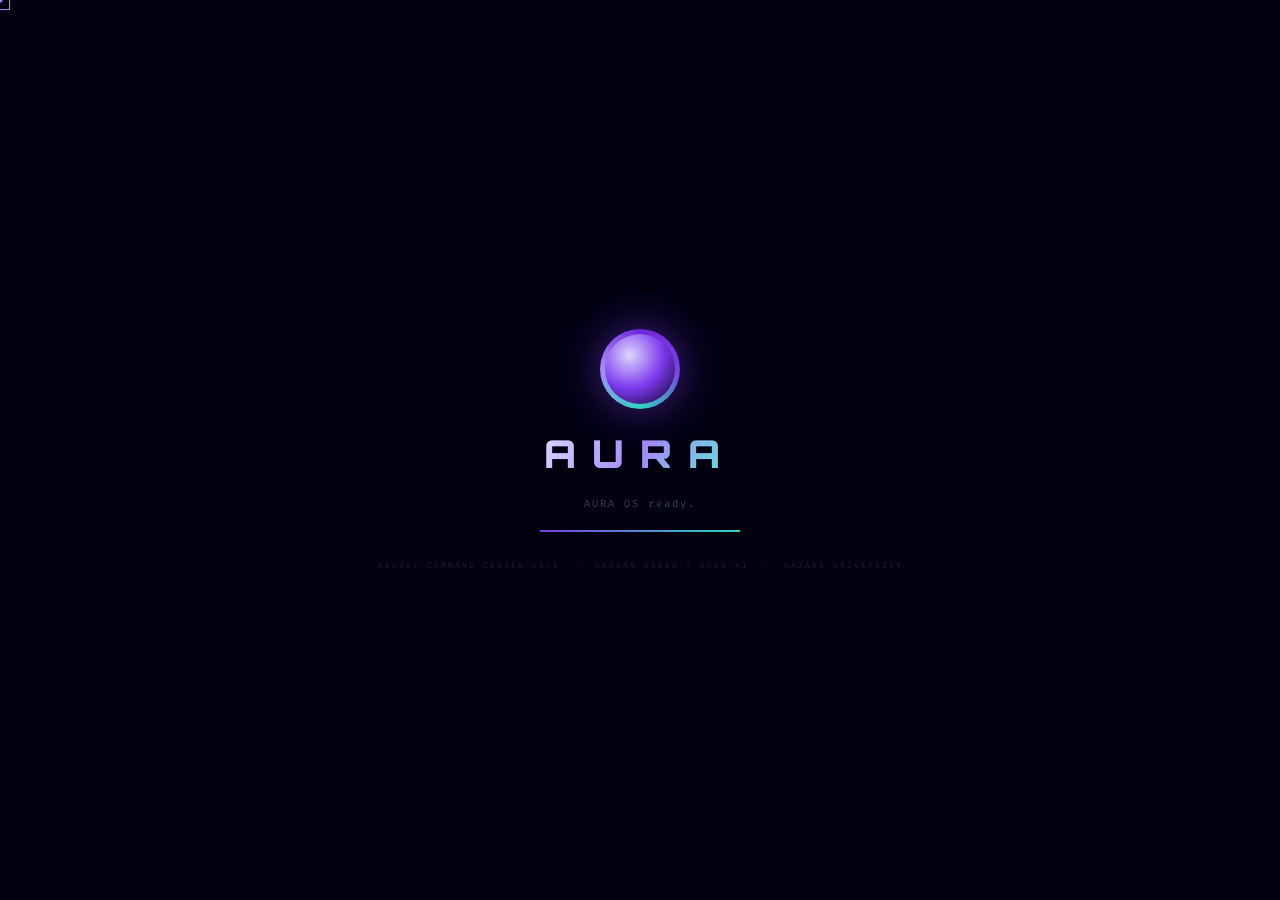
==== commit 42d6a0f6: "Major update - agents improved, UI enhanced, bug fixes" ====
--- a/interface/web/index.html
+++ b/interface/web/index.html
@@ -1,1109 +1,1609 @@
 <!DOCTYPE html>
 <html lang="en">
 <head>
-    <meta charset="UTF-8">
-    <meta name="viewport" content="width=device-width, initial-scale=1.0">
-    <title>AURA - Your AI Assistant</title>
-    <style>
-        * { margin: 0; padding: 0; box-sizing: border-box; }
-
-        :root {
-            --bg: #07071a;
-            --bg2: #0d0d2b;
-            --card: #13133a;
-            --border: #4f27a833;
-            --purple: #7c3aed;
-            --purple-light: #a78bfa;
-            --purple-dark: #5b21b6;
-            --text: #ffffff;
-            --text-muted: #9170d8;
-            --text-dim: #4f4f7a;
-        }
-
-        body.light {
-            --bg: #f0f0ff;
-            --bg2: #e8e8ff;
-            --card: #ffffff;
-            --border: #7c3aed22;
-            --text: #1a1a3e;
-            --text-muted: #5b21b6;
-            --text-dim: #9170d8;
-        }
-
-        body {
-            background: var(--bg);
-            color: var(--text);
-            font-family: 'Segoe UI', sans-serif;
-            height: 100vh;
-            display: flex;
-            overflow: hidden;
-            transition: background 0.3s, color 0.3s;
-        }
-
-        .sidebar {
-            width: 260px;
-            background: var(--bg2);
-            border-right: 1px solid var(--border);
-            display: flex;
-            flex-direction: column;
-            flex-shrink: 0;
-            transition: background 0.3s;
-            overflow-y: auto;
-        }
-
-        .logo {
-            text-align: center;
-            padding: 20px 20px 20px;
-            border-bottom: 1px solid var(--border);
-        }
-
-        .orb {
-            width: 55px;
-            height: 55px;
-            border-radius: 50%;
-            background: radial-gradient(circle at 35% 35%, #c4b5fd, #7c3aed, #1a1a3e);
-            margin: 0 auto 10px;
-            box-shadow: 0 0 25px #7c3aed99;
-            animation: pulse 3s infinite;
-        }
-
-        .orb.talking {
-            animation: talking 0.5s infinite;
-        }
-
-        @keyframes pulse {
-            0%, 100% { box-shadow: 0 0 25px #7c3aed99; }
-            50% { box-shadow: 0 0 50px #a78bfacc; }
-        }
-
-        @keyframes talking {
-            0%, 100% { transform: scale(1); box-shadow: 0 0 25px #7c3aed99; }
-            50% { transform: scale(1.1); box-shadow: 0 0 60px #a78bfadd; }
-        }
-
-        .logo h1 {
-            font-size: 1.3rem;
-            background: linear-gradient(135deg, #c4b5fd, #7c3aed);
-            -webkit-background-clip: text;
-            -webkit-text-fill-color: transparent;
-            letter-spacing: 8px;
-        }
-
-        .logo p {
-            color: var(--text-dim);
-            font-size: 0.6rem;
-            letter-spacing: 1px;
-            margin-top: 3px;
-        }
-
-        .user-info {
-            padding: 15px 20px;
-            border-bottom: 1px solid var(--border);
-            display: flex;
-            align-items: center;
-            gap: 12px;
-        }
-
-        .user-avatar {
-            width: 38px;
-            height: 38px;
-            border-radius: 50%;
-            background: linear-gradient(135deg, #7c3aed, #5b21b6);
-            display: flex;
-            align-items: center;
-            justify-content: center;
-            font-weight: 700;
-            font-size: 0.9rem;
-            flex-shrink: 0;
-        }
-
-        .user-details h3 {
-            font-size: 0.88rem;
-            color: var(--text);
-        }
-
-        .plan-badge {
-            background: linear-gradient(135deg, #7c3aed, #5b21b6);
-            color: white;
-            font-size: 0.6rem;
-            padding: 2px 8px;
-            border-radius: 10px;
-            letter-spacing: 1px;
-            margin-top: 3px;
-            display: inline-block;
-        }
-
-        .nav {
-            flex: 1;
-            padding: 15px 0;
-        }
-
-        .nav-section {
-            padding: 5px 20px;
-            color: var(--text-dim);
-            font-size: 0.65rem;
-            letter-spacing: 2px;
-            margin: 10px 0 5px;
-        }
-
-        .nav-item {
-            padding: 10px 20px;
-            display: flex;
-            align-items: center;
-            gap: 12px;
-            cursor: pointer;
-            transition: all 0.2s;
-            border-left: 3px solid transparent;
-            font-size: 0.88rem;
-            color: var(--text-muted);
-        }
-
-        .nav-item:hover {
-            background: #7c3aed11;
-            color: var(--text);
-        }
-
-        .nav-item.active {
-            background: #7c3aed22;
-            color: var(--purple-light);
-            border-left-color: var(--purple);
-        }
-
-        .nav-icon {
-            width: 20px;
-            text-align: center;
-            font-size: 1rem;
-        }
-
-        /* Capabilities section */
-        .capabilities {
-            padding: 15px 20px;
-            border-top: 1px solid var(--border);
-        }
-
-        .capabilities p {
-            color: var(--text-dim);
-            font-size: 0.65rem;
-            letter-spacing: 2px;
-            margin-bottom: 10px;
-        }
-
-        .capability-grid {
-            display: grid;
-            grid-template-columns: 1fr 1fr;
-            gap: 6px;
-        }
-
-        .capability-item {
-            padding: 8px 10px;
-            border-radius: 8px;
-            border: 1px solid var(--border);
-            font-size: 0.75rem;
-            color: var(--text-muted);
-            text-align: center;
-        }
-
-        .main {
-            flex: 1;
-            display: flex;
-            flex-direction: column;
-            overflow: hidden;
-        }
-
-        .topbar {
-            padding: 15px 25px;
-            border-bottom: 1px solid var(--border);
-            display: flex;
-            align-items: center;
-            justify-content: space-between;
-            background: var(--bg2);
-            transition: background 0.3s;
-        }
-
-        .topbar-title {
-            font-size: 0.95rem;
-            color: var(--purple-light);
-            letter-spacing: 1px;
-        }
-
-        .topbar-controls {
-            display: flex;
-            align-items: center;
-            gap: 10px;
-        }
-
-        .theme-toggle {
-            display: flex;
-            gap: 3px;
-            background: var(--card);
-            border: 1px solid var(--border);
-            border-radius: 20px;
-            padding: 3px;
-        }
-
-        .theme-btn {
-            padding: 5px 12px;
-            border-radius: 15px;
-            border: none;
-            background: transparent;
-            color: var(--text-muted);
-            cursor: pointer;
-            font-size: 0.75rem;
-            transition: all 0.2s;
-            font-family: 'Segoe UI', sans-serif;
-        }
-
-        .theme-btn.active {
-            background: var(--purple);
-            color: white;
-        }
-
-        .control-btn {
-            padding: 7px 16px;
-            border-radius: 20px;
-            border: 1px solid var(--border);
-            background: transparent;
-            color: var(--text-muted);
-            cursor: pointer;
-            font-size: 0.8rem;
-            transition: all 0.2s;
-            font-family: 'Segoe UI', sans-serif;
-        }
-
-        .control-btn:hover {
-            background: #7c3aed22;
-            color: var(--purple-light);
-            border-color: var(--purple);
-        }
-
-        .lang-select {
-            padding: 7px 12px;
-            border-radius: 20px;
-            border: 1px solid var(--border);
-            background: var(--card);
-            color: var(--text-muted);
-            cursor: pointer;
-            font-size: 0.8rem;
-            outline: none;
-            font-family: 'Segoe UI', sans-serif;
-        }
-
-        .chat-area {
-            flex: 1;
-            overflow-y: auto;
-            padding: 20px 25px;
-            display: flex;
-            flex-direction: column;
-            gap: 15px;
-            scrollbar-width: thin;
-            scrollbar-color: #4f27a8 transparent;
-        }
-
-        .message {
-            padding: 13px 18px;
-            border-radius: 18px;
-            max-width: 75%;
-            line-height: 1.65;
-            font-size: 0.92rem;
-            animation: fadeIn 0.3s ease;
-        }
-
-        @keyframes fadeIn {
-            from { opacity: 0; transform: translateY(8px); }
-            to { opacity: 1; transform: translateY(0); }
-        }
-
-        .user-message {
-            background: linear-gradient(135deg, #6d28d9, #4c1d95);
-            align-self: flex-end;
-            border-bottom-right-radius: 4px;
-            box-shadow: 0 4px 15px #7c3aed33;
-            color: #ffffff;
-        }
-
-        .aura-message {
-            background: var(--card);
-            border: 1px solid var(--border);
-            align-self: flex-start;
-            border-bottom-left-radius: 4px;
-            max-width: 80%;
-        }
-
-        .aura-label {
-            color: var(--text-muted);
-            font-size: 0.7rem;
-            letter-spacing: 2px;
-            margin-bottom: 6px;
-            font-weight: 600;
-        }
-
-        .agent-tag {
-            display: inline-block;
-            padding: 2px 8px;
-            border-radius: 10px;
-            font-size: 0.65rem;
-            letter-spacing: 1px;
-            margin-left: 8px;
-            background: #7c3aed33;
-            color: var(--purple-light);
-        }
-
-        .msg-content {
-            color: var(--text);
-            line-height: 1.8;
-            white-space: pre-wrap;
-        }
-
-        .msg-actions {
-            display: flex;
-            gap: 6px;
-            margin-top: 10px;
-            flex-wrap: wrap;
-        }
-
-        .msg-btn {
-            padding: 4px 12px;
-            border-radius: 12px;
-            border: 1px solid var(--border);
-            background: transparent;
-            color: var(--text-muted);
-            cursor: pointer;
-            font-size: 0.72rem;
-            transition: all 0.2s;
-            font-family: 'Segoe UI', sans-serif;
-        }
-
-        .msg-btn:hover {
-            background: #7c3aed22;
-            color: var(--purple-light);
-            border-color: var(--purple);
-        }
-
-        .typing-indicator {
-            display: flex;
-            align-items: center;
-            gap: 5px;
-            padding: 14px 18px;
-            background: var(--card);
-            border: 1px solid var(--border);
-            border-radius: 18px;
-            border-bottom-left-radius: 4px;
-            align-self: flex-start;
-        }
-
-        .dot {
-            width: 7px;
-            height: 7px;
-            background: var(--purple);
-            border-radius: 50%;
-            animation: bounce 1.2s infinite;
-        }
-
-        .dot:nth-child(2) { animation-delay: 0.2s; }
-        .dot:nth-child(3) { animation-delay: 0.4s; }
-
-        @keyframes bounce {
-            0%, 100% { transform: translateY(0); opacity: 0.5; }
-            50% { transform: translateY(-7px); opacity: 1; }
-        }
-
-        .input-area {
-            padding: 15px 25px 20px;
-            border-top: 1px solid var(--border);
-            background: var(--bg2);
-            transition: background 0.3s;
-        }
-
-        .voice-bar {
-            display: flex;
-            align-items: center;
-            gap: 10px;
-            margin-bottom: 12px;
-        }
-
-        .voice-btn {
-            padding: 8px 18px;
-            border-radius: 20px;
-            border: 1px solid var(--border);
-            background: transparent;
-            color: var(--text-muted);
-            cursor: pointer;
-            font-size: 0.82rem;
-            transition: all 0.2s;
-            font-family: 'Segoe UI', sans-serif;
-            display: flex;
-            align-items: center;
-            gap: 6px;
-        }
-
-        .voice-btn:hover {
-            background: #7c3aed22;
-            color: var(--purple-light);
-            border-color: var(--purple);
-        }
-
-        .voice-btn.recording {
-            background: #ef444422;
-            color: #ef4444;
-            border-color: #ef4444;
-            animation: recordPulse 1s infinite;
-        }
-
-        .voice-btn.stop-btn {
-            background: #ef444411;
-            color: #ef4444;
-            border-color: #ef444444;
-        }
-
-        .voice-btn.stop-btn:hover {
-            background: #ef444422;
-            border-color: #ef4444;
-        }
-
-        @keyframes recordPulse {
-            0%, 100% { box-shadow: 0 0 0 0 #ef444433; }
-            50% { box-shadow: 0 0 0 8px transparent; }
-        }
-
-        .voice-status {
-            font-size: 0.78rem;
-            color: var(--text-dim);
-        }
-
-        .input-row {
-            display: flex;
-            gap: 10px;
-        }
-
-        input[type="text"] {
-            flex: 1;
-            padding: 13px 20px;
-            background: var(--card);
-            border: 1px solid var(--border);
-            border-radius: 30px;
-            color: var(--text);
-            font-size: 0.92rem;
-            outline: none;
-            transition: all 0.3s;
-            font-family: 'Segoe UI', sans-serif;
-        }
-
-        input[type="text"]:focus {
-            border-color: var(--purple);
-            box-shadow: 0 0 20px #7c3aed22;
-        }
-
-        input[type="text"]::placeholder { color: var(--text-dim); }
-
-        .send-btn {
-            padding: 13px 25px;
-            background: linear-gradient(135deg, var(--purple), var(--purple-dark));
-            border: none;
-            border-radius: 30px;
-            color: white;
-            font-size: 0.92rem;
-            cursor: pointer;
-            transition: all 0.3s;
-            font-family: 'Segoe UI', sans-serif;
-            font-weight: 600;
-        }
-
-        .send-btn:hover {
-            transform: scale(1.05);
-            box-shadow: 0 0 25px #7c3aed66;
-        }
-
-        .history-panel {
-            display: none;
-            flex-direction: column;
-            flex: 1;
-            overflow-y: auto;
-            padding: 20px 25px;
-            gap: 10px;
-        }
-
-        .history-item {
-            background: var(--card);
-            border: 1px solid var(--border);
-            border-radius: 12px;
-            padding: 12px 16px;
-            font-size: 0.85rem;
-        }
-
-        .history-time { color: var(--text-dim); font-size: 0.72rem; margin-bottom: 6px; }
-        .history-user { color: var(--purple-light); margin-bottom: 4px; }
-        .history-aura { color: var(--text); }
-
-        .settings-panel {
-            display: none;
-            flex-direction: column;
-            flex: 1;
-            overflow-y: auto;
-            padding: 20px 25px;
-            gap: 20px;
-        }
-
-        .settings-card {
-            background: var(--card);
-            border: 1px solid var(--border);
-            border-radius: 16px;
-            padding: 20px;
-        }
-
-        .settings-card h3 {
-            color: var(--purple-light);
-            font-size: 0.9rem;
-            letter-spacing: 1px;
-            margin-bottom: 15px;
-            padding-bottom: 10px;
-            border-bottom: 1px solid var(--border);
-        }
-
-        .setting-row {
-            display: flex;
-            align-items: center;
-            justify-content: space-between;
-            padding: 12px 0;
-            border-bottom: 1px solid var(--border);
-        }
-
-        .setting-row:last-child { border-bottom: none; }
-
-        .setting-label {
-            color: var(--text-muted);
-            font-size: 0.85rem;
-        }
-
-        .setting-control select {
-            padding: 6px 12px;
-            background: var(--bg);
-            border: 1px solid var(--border);
-            border-radius: 8px;
-            color: var(--text);
-            font-size: 0.82rem;
-            outline: none;
-            font-family: 'Segoe UI', sans-serif;
-            cursor: pointer;
-        }
-
-        .empty-msg {
-            color: var(--text-dim);
-            text-align: center;
-            margin-top: 40px;
-            font-size: 0.9rem;
-        }
-
-        /* Suggestion chips */
-        .suggestions {
-            display: flex;
-            flex-wrap: wrap;
-            gap: 8px;
-            padding: 0 25px 15px;
-        }
-
-        .chip {
-            padding: 6px 14px;
-            border-radius: 20px;
-            border: 1px solid var(--border);
-            background: var(--card);
-            color: var(--text-muted);
-            cursor: pointer;
-            font-size: 0.78rem;
-            transition: all 0.2s;
-            font-family: 'Segoe UI', sans-serif;
-        }
-
-        .chip:hover {
-            background: #7c3aed22;
-            color: var(--purple-light);
-            border-color: var(--purple);
-        }
-
-        ::-webkit-scrollbar { width: 4px; }
-        ::-webkit-scrollbar-track { background: transparent; }
-        ::-webkit-scrollbar-thumb { background: #4f27a8; border-radius: 4px; }
-
-        @media (max-width: 768px) {
-            .sidebar { display: none; }
-            .message { max-width: 90%; }
-        }
-    </style>
+<meta charset="UTF-8">
+<meta name="viewport" content="width=device-width, initial-scale=1.0">
+<title>AURA NEXUS — Neural OS</title>
+<link rel="preconnect" href="https://fonts.googleapis.com">
+<link href="https://fonts.googleapis.com/css2?family=Orbitron:wght@400;500;600;700;800;900&family=Plus+Jakarta+Sans:ital,wght@0,300;0,400;0,500;0,600;0,700;1,300&family=Fira+Code:wght@300;400;500;600&display=swap" rel="stylesheet">
+<style>
+/* AURA NEXUS v6.0 — Hassan Saeed / AURA AI / Hazara University */
+*,*::before,*::after{margin:0;padding:0;box-sizing:border-box}
+
+:root{
+  --bg:     #010110;
+  --bg1:    #03031a;
+  --bg2:    #05052a;
+  --bg3:    #080835;
+  --bg4:    #0c0c42;
+  --glass:  rgba(5,5,28,0.78);
+  --glass2: rgba(3,3,18,0.92);
+
+  --v:      #7B3FE4;
+  --v1:     #6829d4;
+  --vhi:    #A78BFA;
+  --vsoft:  #DDD6FE;
+  --vglow:  rgba(123,63,228,0.5);
+  --vdim:   rgba(123,63,228,0.16);
+  --vtr:    rgba(123,63,228,0.06);
+
+  --c:      #2DD4BF;
+  --chi:    #5EEAD4;
+  --cglow:  rgba(45,212,191,0.4);
+  --cdim:   rgba(45,212,191,0.12);
+
+  --w:      #FFFFFF;
+  --ok:     #10B981;
+  --ok-lo:  rgba(16,185,129,0.12);
+  --warn:   #F59E0B;
+  --warn-lo:rgba(245,158,11,0.12);
+  --err:    #EF4444;
+  --err-lo: rgba(239,68,68,0.12);
+
+  --t0: #FFFFFF;
+  --t1: #EEF0FF;
+  --t2: #7C7FA8;
+  --t3: #3A3C5E;
+  --t4: #1C1D38;
+
+  --b:   rgba(123,63,228,0.22);
+  --bhi: rgba(123,63,228,0.55);
+  --bc:  rgba(45,212,191,0.22);
+  --bw:  rgba(255,255,255,0.08);
+
+  --fd: 'Orbitron', sans-serif;
+  --fb: 'Plus Jakarta Sans', sans-serif;
+  --fm: 'Fira Code', monospace;
+
+  --sb-w: 220px;
+  --sb-ico: 56px;
+  --rp-w: 260px;
+  --tb-h: 52px;
+  --st-h: 26px;
+
+  --ease: cubic-bezier(0.22,1,0.36,1);
+  --spring: cubic-bezier(0.34,1.56,0.64,1);
+  --sharp: cubic-bezier(0.4,0,0.2,1);
+}
+
+body.light{
+  --bg:#f0f0fa; --bg1:#e8e8f5; --bg2:#e0e0f0; --bg3:#d8d8ec; --bg4:#d0d0e8;
+  --glass:rgba(240,240,250,0.85); --glass2:rgba(235,235,248,0.95);
+  --t1:#0a0a28; --t2:#444470; --t3:#9090b0; --t4:#d0d0e0;
+  --b:rgba(123,63,228,0.18); --bw:rgba(0,0,0,0.06);
+}
+body.hc{--t1:#fff;--t2:#ddd;--t3:#bbb;--b:rgba(255,255,255,0.3)}
+body.big{font-size:115%}
+
+html,body{height:100%;overflow:hidden;cursor:none}
+body{
+  background:var(--bg);color:var(--t1);
+  font-family:var(--fb);font-size:14px;
+  display:flex;flex-direction:column;
+  transition:background .4s,color .4s;
+}
+
+/* CUSTOM CURSOR */
+#cur{
+  position:fixed;width:20px;height:20px;
+  border:1px solid var(--vhi);
+  pointer-events:none;z-index:99999;
+  transform:translate(-50%,-50%);
+  transition:width .15s,height .15s,border-color .15s;
+}
+#cur::before{content:'';position:absolute;top:50%;left:50%;width:3px;height:3px;background:var(--vhi);border-radius:50%;transform:translate(-50%,-50%)}
+#cur::after{
+  content:'';position:absolute;
+  top:-4px;left:-4px;right:-4px;bottom:-4px;
+  border:1px solid rgba(123,63,228,0.2);
+  border-radius:50%;
+  animation:cur-spin 3s linear infinite;
+}
+@keyframes cur-spin{to{transform:rotate(360deg)}}
+#cur-dot{
+  position:fixed;width:5px;height:5px;border-radius:50%;
+  background:var(--vhi);pointer-events:none;z-index:99998;
+  transform:translate(-50%,-50%);
+  box-shadow:0 0 6px var(--vglow);
+  transition:transform .08s,width .15s,height .15s;
+}
+body:has(button:hover) #cur,
+body:has(a:hover) #cur{width:28px;height:28px;border-color:var(--chi)}
+body:has(input:focus) #cur{border-color:var(--c)}
+
+/* AURORA CANVAS */
+#aurora{
+  position:fixed;inset:0;z-index:0;pointer-events:none;
+  opacity:0.6;
+}
+
+/* HEX GRID */
+.hex-grid{
+  position:fixed;inset:0;z-index:1;pointer-events:none;
+  background-image:url("data:image/svg+xml,%3Csvg xmlns='http://www.w3.org/2000/svg' width='56' height='97'%3E%3Cpath d='M28 2L54 17v30L28 62 2 47V17z' fill='none' stroke='rgba(123,63,228,0.05)' stroke-width='0.8'/%3E%3Cpath d='M28 62l26 15v30L28 122 2 107V77z' fill='none' stroke='rgba(123,63,228,0.05)' stroke-width='0.8'/%3E%3C/svg%3E");
+  background-size:56px 97px;
+}
+
+/* VIGNETTE */
+.vignette{
+  position:fixed;inset:0;z-index:2;pointer-events:none;
+  background:radial-gradient(ellipse at 50% 50%, transparent 40%, rgba(1,1,16,0.7) 100%);
+}
+
+/* BOOT SCREEN */
+#boot{
+  position:fixed;inset:0;z-index:10000;
+  background:var(--bg);
+  display:flex;flex-direction:column;align-items:center;justify-content:center;
+  gap:20px;
+  transition:opacity 0.8s ease, visibility 0.8s ease;
+}
+#boot.hidden{opacity:0;visibility:hidden;pointer-events:none}
+.boot-orb{
+  width:80px;height:80px;border-radius:50%;position:relative;
+  background:conic-gradient(from 0deg,#6d28d9,#7b3fe4,#2dd4bf,#a78bfa,#6d28d9);
+  animation:boot-spin 2s linear infinite;
+  box-shadow:0 0 40px var(--vglow),0 0 80px rgba(123,63,228,0.15);
+}
+.boot-orb::before{
+  content:'';position:absolute;inset:5px;border-radius:50%;
+  background:radial-gradient(circle at 35% 30%,#ddd6fe,#7c3aed 50%,#0a0020);
+}
+@keyframes boot-spin{to{transform:rotate(360deg)}}
+.boot-name{
+  font-family:var(--fd);font-size:2.4rem;font-weight:900;
+  letter-spacing:16px;
+  background:linear-gradient(120deg,var(--vsoft),var(--vhi),var(--chi));
+  -webkit-background-clip:text;-webkit-text-fill-color:transparent;
+}
+.boot-line{
+  font-family:var(--fm);font-size:.65rem;color:var(--t3);
+  letter-spacing:2px;min-height:1.2em;
+}
+.boot-bar-wrap{
+  width:200px;height:2px;background:var(--bg4);overflow:hidden;
+}
+.boot-bar{
+  height:100%;width:0;
+  background:linear-gradient(90deg,var(--v),var(--c));
+  animation:boot-load 2s ease-in-out forwards;
+}
+@keyframes boot-load{0%{width:0}30%{width:35%}60%{width:72%}85%{width:92%}100%{width:100%}}
+.boot-ver{
+  font-family:var(--fm);font-size:.5rem;color:var(--t4);
+  letter-spacing:2px;margin-top:8px;
+}
+
+/* SCROLLBARS */
+::-webkit-scrollbar{width:2px;height:2px}
+::-webkit-scrollbar-track{background:transparent}
+::-webkit-scrollbar-thumb{background:var(--vdim);border-radius:1px}
+
+/* LAYOUT SHELL */
+.shell{flex:1;display:flex;overflow:hidden;position:relative;z-index:10}
+
+/* SIDEBAR */
+.sidebar{
+  width:var(--sb-ico);min-width:var(--sb-ico);
+  background:var(--glass2);
+  border-right:1px solid var(--b);
+  display:flex;flex-direction:column;
+  transition:width .3s var(--ease),min-width .3s var(--ease);
+  z-index:200;position:relative;flex-shrink:0;
+  backdrop-filter:blur(28px);
+  overflow:hidden;
+}
+.sidebar::before{
+  content:'';position:absolute;top:0;left:0;right:0;height:1px;
+  background:linear-gradient(90deg,transparent,var(--v) 40%,var(--c) 60%,transparent);
+  opacity:.8;
+}
+.sidebar.expanded{width:var(--sb-w);min-width:var(--sb-w)}
+
+/* Logo */
+.s-logo{
+  padding:14px 0;
+  display:flex;align-items:center;gap:12px;
+  cursor:pointer;flex-shrink:0;
+  border-bottom:1px solid var(--b);
+  overflow:hidden;
+  position:relative;min-height:62px;
+}
+.s-logo::after{
+  content:'';position:absolute;inset:0;
+  background:linear-gradient(135deg,var(--vtr),transparent 60%);
+  pointer-events:none;
+}
+.logo-orb-wrap{
+  width:56px;min-width:56px;height:34px;
+  display:flex;align-items:center;justify-content:center;flex-shrink:0;
+}
+.logo-orb{
+  width:34px;height:34px;border-radius:50%;position:relative;flex-shrink:0;
+  animation:orb-idle 4s ease-in-out infinite;
+}
+.lo-c{
+  position:absolute;inset:0;border-radius:50%;
+  background:conic-gradient(from 0deg,#6d28d9,#7b3fe4,#2dd4bf,#a78bfa,#6d28d9);
+  animation:orb-rot 6s linear infinite;
+  box-shadow:0 0 16px var(--vglow);
+}
+.lo-i{position:absolute;inset:3px;border-radius:50%;background:radial-gradient(circle at 35% 30%,#ddd6fe 0%,#7c3aed 45%,#0a0020 100%)}
+.lo-s{position:absolute;inset:6px;border-radius:50%;background:radial-gradient(circle at 35% 28%,rgba(255,255,255,.28) 0%,transparent 55%)}
+.lo-r1{position:absolute;inset:-4px;border-radius:50%;border:1px solid rgba(167,139,250,.3);animation:ring-cw 5s linear infinite}
+.lo-r2{position:absolute;inset:-9px;border-radius:50%;border:1px dashed rgba(45,212,191,.15);animation:ring-ccw 9s linear infinite}
+.lo-ping{position:absolute;inset:-2px;border-radius:50%;border:1px solid rgba(123,63,228,.7);animation:ping 3s ease-out infinite}
+@keyframes orb-idle{0%,100%{transform:scale(1)}50%{transform:scale(1.04)}}
+@keyframes orb-rot{to{transform:rotate(360deg)}}
+@keyframes ring-cw{to{transform:rotate(360deg)}}
+@keyframes ring-ccw{to{transform:rotate(-360deg)}}
+@keyframes ping{0%{transform:scale(1);opacity:.8}100%{transform:scale(2);opacity:0}}
+
+.logo-txt{overflow:hidden;white-space:nowrap;opacity:0;transform:translateX(-8px);transition:opacity .25s,transform .25s}
+.sidebar.expanded .logo-txt{opacity:1;transform:translateX(0)}
+.logo-name{font-family:var(--fd);font-size:1.15rem;font-weight:800;letter-spacing:10px;line-height:1;background:linear-gradient(110deg,var(--vsoft),var(--vhi),var(--chi));-webkit-background-clip:text;-webkit-text-fill-color:transparent}
+.logo-sub{font-family:var(--fm);font-size:.44rem;color:var(--t3);letter-spacing:2px;margin-top:4px;text-transform:uppercase}
+
+/* Mode pill */
+.s-pill{
+  margin:8px;padding:6px 8px;
+  background:var(--vtr);border:1px solid var(--b);border-left:2px solid var(--v);
+  font-family:var(--fm);font-size:.56rem;color:var(--vhi);letter-spacing:2px;
+  display:flex;align-items:center;gap:8px;cursor:pointer;
+  transition:all .18s;overflow:hidden;white-space:nowrap;flex-shrink:0;
+  position:relative;
+}
+.s-pill::after{
+  content:'';position:absolute;inset:0;
+  background:linear-gradient(90deg,transparent,rgba(123,63,228,.1),transparent);
+  transform:translateX(-100%);animation:pill-sweep 4s ease-in-out infinite;
+}
+@keyframes pill-sweep{0%,60%{transform:translateX(-100%)}100%{transform:translateX(200%)};}
+.s-pill:hover{background:var(--vdim);border-color:var(--bhi)}
+.s-pill-ico{font-size:.7rem;flex-shrink:0}
+.s-pill-txt{overflow:hidden;opacity:0;transition:opacity .25s}
+.sidebar.expanded .s-pill-txt{opacity:1}
+.live-d{width:5px;height:5px;border-radius:50%;background:var(--ok);box-shadow:0 0 5px var(--ok);animation:live-p 2.2s ease infinite;flex-shrink:0}
+@keyframes live-p{0%,100%{opacity:1;box-shadow:0 0 5px var(--ok)}50%{opacity:.3;box-shadow:none}}
+
+/* Nav */
+.s-nav{flex:1;overflow-y:auto;overflow-x:hidden;padding:4px 0}
+.nav-grp{font-family:var(--fm);font-size:.46rem;letter-spacing:3px;color:var(--t4);padding:12px 0 3px 18px;text-transform:uppercase;white-space:nowrap;overflow:hidden}
+.grp-txt{opacity:0;transition:opacity .2s}.sidebar.expanded .grp-txt{opacity:1}
+
+.nav-item{
+  display:flex;align-items:center;gap:0;
+  cursor:pointer;color:var(--t3);
+  font-size:.78rem;font-weight:500;font-family:var(--fb);
+  transition:all .16s;border-left:2px solid transparent;
+  position:relative;overflow:hidden;min-height:40px;
+}
+.nav-item::before{content:'';position:absolute;inset:0;background:linear-gradient(90deg,var(--vdim),transparent);opacity:0;transition:opacity .2s}
+.nav-item:hover{color:var(--t1)}.nav-item:hover::before{opacity:1}
+.nav-item.active{color:var(--vhi);border-left-color:var(--v);background:linear-gradient(90deg,var(--vdim),transparent)}
+.nav-item.active::after{content:'';position:absolute;right:0;top:20%;height:60%;width:2px;background:linear-gradient(180deg,var(--c),var(--v));border-radius:2px 0 0 2px}
+.nav-ico{width:56px;min-width:56px;text-align:center;font-size:.92rem;flex-shrink:0;display:flex;align-items:center;justify-content:center}
+.nav-lbl{flex:1;white-space:nowrap;overflow:hidden;opacity:0;transform:translateX(-6px);transition:opacity .22s,transform .22s}
+.sidebar.expanded .nav-lbl{opacity:1;transform:translateX(0)}
+.nav-ct{background:var(--v);color:#fff;font-family:var(--fm);font-size:.5rem;padding:1px 6px;margin-right:10px;opacity:0;transition:opacity .2s;white-space:nowrap}
+.sidebar.expanded .nav-ct{opacity:1}
+.sidebar.expanded .nav-item{gap:0}
+
+/* User */
+.s-user{border-top:1px solid var(--b);padding:11px 0;display:flex;align-items:center;gap:0;flex-shrink:0;overflow:hidden}
+.avatar-wrap{width:56px;min-width:56px;display:flex;align-items:center;justify-content:center;flex-shrink:0}
+.avatar{width:28px;height:28px;background:linear-gradient(135deg,var(--v),#2d1080);border:1px solid var(--bhi);display:flex;align-items:center;justify-content:center;font-family:var(--fd);font-weight:700;font-size:.75rem;box-shadow:0 0 10px var(--vdim)}
+.u-info{overflow:hidden;white-space:nowrap;opacity:0;transition:opacity .22s}
+.sidebar.expanded .u-info{opacity:1}
+.u-name{font-size:.76rem;font-weight:600;color:var(--t1);font-family:var(--fb)}
+.u-plan{font-size:.48rem;letter-spacing:2px;color:var(--vhi);font-family:var(--fm);margin-top:2px}
+
+/* MAIN WRAPPER */
+.main-wrap{flex:1;display:flex;flex-direction:column;overflow:hidden;position:relative;min-width:0}
+
+/* TOPBAR */
+.topbar{
+  height:var(--tb-h);min-height:var(--tb-h);
+  background:rgba(1,1,16,.92);border-bottom:1px solid var(--b);
+  display:flex;align-items:center;padding:0 16px 0 10px;gap:10px;
+  z-index:50;flex-shrink:0;backdrop-filter:blur(20px);
+  position:relative;
+}
+.topbar::after{content:'';position:absolute;bottom:-1px;left:10%;right:10%;height:1px;background:linear-gradient(90deg,transparent,var(--vdim),var(--cdim),transparent)}
+
+.tb-expand{
+  width:28px;height:28px;border:1px solid var(--b);background:transparent;
+  color:var(--t3);cursor:none;display:flex;align-items:center;justify-content:center;
+  font-size:.85rem;transition:all .16s;flex-shrink:0;
+}
+.tb-expand:hover{color:var(--t1);border-color:var(--bhi);background:var(--vtr)}
+
+/* Small orb in topbar */
+.tb-orb-wrap{position:relative;width:22px;height:22px;flex-shrink:0}
+.tb-orb{
+  width:22px;height:22px;border-radius:50%;
+  background:conic-gradient(from 0deg,#6d28d9,#7b3fe4,#2dd4bf,#a78bfa,#6d28d9);
+  animation:orb-rot 4s linear infinite;
+  box-shadow:0 0 8px var(--vglow);
+}
+.tb-orb::after{content:'';position:absolute;inset:2px;border-radius:50%;background:radial-gradient(circle at 35% 30%,#ddd6fe,#7c3aed 50%,#0a0020)}
+.tb-orb-ring{position:absolute;inset:-3px;border-radius:50%;border:1px solid rgba(167,139,250,.3);animation:ring-cw 5s linear infinite}
+
+.tb-title{font-family:var(--fd);font-size:.72rem;font-weight:600;color:var(--vhi);letter-spacing:3px;flex:1;white-space:nowrap;overflow:hidden;text-overflow:ellipsis;text-transform:uppercase}
+.tb-title em{color:var(--t3);font-style:normal;font-weight:400;margin-right:4px}
+
+/* Clock */
+.tb-clock{font-family:var(--fm);font-size:.65rem;color:var(--t2);letter-spacing:1.5px;white-space:nowrap;padding:4px 10px;border:1px solid var(--b);background:rgba(1,1,16,.5)}
+
+.tb-right{display:flex;align-items:center;gap:7px;flex-shrink:0}
+
+.state-chip{display:flex;align-items:center;gap:5px;font-family:var(--fm);font-size:.58rem;color:var(--t3);padding:4px 10px;border:1px solid var(--b);background:rgba(1,1,16,.6);letter-spacing:1.5px}
+.sp-dot{width:4px;height:4px;border-radius:50%;background:var(--ok);box-shadow:0 0 4px var(--ok);transition:all .2s}
+.sp-dot.thinking{background:var(--warn);box-shadow:0 0 4px var(--warn);animation:live-p .8s infinite}
+.sp-dot.speaking{background:var(--c);box-shadow:0 0 4px var(--c);animation:live-p .5s infinite}
+.sp-dot.listening{background:var(--err);box-shadow:0 0 4px var(--err);animation:live-p .7s infinite}
+.sp-dot.executing{background:var(--vhi);box-shadow:0 0 4px var(--vhi);animation:live-p .6s infinite}
+
+.tb-btn{padding:4px 11px;border:1px solid var(--b);background:transparent;color:var(--t3);cursor:none;font-size:.6rem;font-family:var(--fm);letter-spacing:1px;text-transform:uppercase;transition:all .16s}
+.tb-btn:hover{color:var(--t1);border-color:var(--bhi);background:var(--vtr)}
+.tb-sel{padding:4px 8px;border:1px solid var(--b);background:rgba(1,1,16,.7);color:var(--t2);font-size:.6rem;font-family:var(--fm);outline:none;cursor:none}
+
+/* CONTENT */
+.content-wrap{flex:1;display:flex;overflow:hidden;position:relative}
+.view{display:none;flex:1;overflow:hidden;flex-direction:column;animation:view-in .3s var(--ease);min-width:0}
+.view.active{display:flex}
+@keyframes view-in{from{opacity:0;transform:translateY(6px)}to{opacity:1;transform:translateY(0)}}
+
+/* STATUS BAR */
+.status-bar{
+  height:var(--st-h);min-height:var(--st-h);
+  background:rgba(123,63,228,.12);border-top:1px solid var(--b);
+  display:flex;align-items:center;padding:0 14px;gap:0;
+  font-family:var(--fm);font-size:.52rem;color:var(--t3);
+  letter-spacing:1px;flex-shrink:0;
+  backdrop-filter:blur(20px);
+}
+.st-seg{
+  padding:0 12px;border-right:1px solid var(--b);
+  display:flex;align-items:center;gap:5px;white-space:nowrap;
+}
+.st-seg:first-child{
+  background:linear-gradient(90deg,var(--v),var(--v1));
+  color:#fff;font-weight:600;letter-spacing:2px;
+  border-right:none;margin-right:1px;
+  padding:0 12px;
+}
+.st-dot{width:4px;height:4px;border-radius:50%;flex-shrink:0}
+.st-ok{background:var(--ok);box-shadow:0 0 4px var(--ok)}
+.st-warn{background:var(--warn)}
+.st-flex{flex:1}
+.st-r{padding:0 12px;border-left:1px solid var(--b);border-right:none;display:flex;align-items:center;gap:5px}
+
+/* ─── CHAT VIEW ─── */
+.chat-area{flex:1;overflow-y:auto;padding:18px 22px;display:flex;flex-direction:column;gap:16px}
+
+/* Welcome */
+.welcome{
+  padding:26px 20px 22px;text-align:center;position:relative;overflow:hidden;
+  border:1px solid var(--b);margin-bottom:4px;
+  background:linear-gradient(180deg,rgba(123,63,228,.04),transparent);
+}
+.wc-tl{position:absolute;top:0;left:0;width:16px;height:16px;border-top:1px solid var(--vhi);border-left:1px solid var(--vhi)}
+.wc-tr{position:absolute;top:0;right:0;width:16px;height:16px;border-top:1px solid var(--chi);border-right:1px solid var(--chi)}
+.wc-bl{position:absolute;bottom:0;left:0;width:16px;height:16px;border-bottom:1px solid var(--chi);border-left:1px solid var(--chi)}
+.wc-br{position:absolute;bottom:0;right:0;width:16px;height:16px;border-bottom:1px solid var(--vhi);border-right:1px solid var(--vhi)}
+
+.w-orb{width:76px;height:76px;position:relative;margin:0 auto 14px}
+.wo-glow{position:absolute;inset:-18px;border-radius:50%;background:radial-gradient(circle,var(--vdim),transparent 70%);animation:orb-idle 3.5s ease-in-out infinite}
+.wo-r3{position:absolute;inset:-20px;border-radius:50%;border:1px solid rgba(45,212,191,.06);animation:ring-cw 18s linear infinite}
+.wo-r2{position:absolute;inset:-12px;border-radius:50%;border:1px dashed rgba(123,63,228,.16);animation:ring-ccw 10s linear infinite}
+.wo-r1{position:absolute;inset:-6px;border-radius:50%;border:1px solid rgba(167,139,250,.32);animation:ring-cw 6s linear infinite}
+.wo-p1{position:absolute;inset:-2px;border-radius:50%;border:1px solid rgba(123,63,228,.7);animation:ping 3s ease-out infinite}
+.wo-p2{position:absolute;inset:-2px;border-radius:50%;border:1px solid rgba(45,212,191,.5);animation:ping 3s ease-out 1.5s infinite}
+.wo-core{position:absolute;inset:0;border-radius:50%;background:conic-gradient(from 0deg,#6d28d9,#7b3fe4,#2dd4bf,#a78bfa,#6d28d9);animation:orb-rot 5s linear infinite;box-shadow:0 0 30px var(--vglow)}
+.wo-inner{position:absolute;inset:5px;border-radius:50%;background:radial-gradient(circle at 33% 28%,#ede9fe 0%,#7c3aed 40%,#1e0872 70%,#010110 100%)}
+.wo-shine{position:absolute;inset:9px;border-radius:50%;background:radial-gradient(circle at 35% 25%,rgba(255,255,255,.3) 0%,transparent 55%)}
+
+.w-title{font-family:var(--fd);font-size:1.9rem;font-weight:900;letter-spacing:14px;background:linear-gradient(110deg,var(--vsoft) 0%,var(--vhi) 35%,var(--chi) 70%,var(--vsoft) 100%);background-size:200%;-webkit-background-clip:text;-webkit-text-fill-color:transparent;animation:grad-flow 5s ease infinite}
+@keyframes grad-flow{0%,100%{background-position:0%}50%{background-position:100%}}
+.w-sub{font-family:var(--fm);font-size:.56rem;color:var(--t3);letter-spacing:2.5px;margin-top:8px;line-height:2;text-transform:uppercase}
+.w-badges{display:flex;align-items:center;justify-content:center;gap:6px;margin-top:12px;flex-wrap:wrap}
+.w-badge{padding:3px 9px;border:1px solid var(--b);background:var(--vtr);font-family:var(--fm);font-size:.52rem;color:var(--t3);letter-spacing:1.5px;text-transform:uppercase;display:flex;align-items:center;gap:4px}
+.w-badge i{width:4px;height:4px;border-radius:50%;background:var(--vhi);box-shadow:0 0 4px var(--vhi);animation:live-p 2s ease infinite;animation-delay:var(--d,0s)}
+
+/* Messages */
+.msg{display:flex;flex-direction:column;max-width:78%;animation:msg-in .26s var(--ease)}
+@keyframes msg-in{from{opacity:0;transform:translateY(7px)}to{opacity:1;transform:translateY(0)}}
+.msg.user{align-self:flex-end}
+.msg.aura{align-self:flex-start;max-width:86%}
+
+.msg-meta{display:flex;align-items:center;gap:6px;margin-bottom:5px;flex-wrap:wrap}
+.msg-who{font-family:var(--fm);font-size:.54rem;letter-spacing:2.5px;color:var(--t3);text-transform:uppercase}
+.tag{display:inline-flex;align-items:center;gap:3px;padding:1px 8px;font-family:var(--fm);font-size:.52rem;letter-spacing:1.5px;text-transform:uppercase;border:1px solid}
+.t-ag{background:var(--vdim);color:var(--vhi);border-color:var(--b)}
+.t-cf{background:var(--cdim);color:var(--chi);border-color:var(--bc)}
+.t-ok{background:var(--ok-lo);color:var(--ok);border-color:rgba(16,185,129,.2)}
+.t-er{background:var(--err-lo);color:var(--err);border-color:rgba(239,68,68,.2)}
+
+.msg.user .msg-bubble{
+  padding:12px 17px;
+  background:linear-gradient(145deg,rgba(100,40,212,.85),rgba(60,18,160,.92));
+  border:1px solid rgba(167,139,250,.22);border-bottom-right-radius:2px;
+  color:#ede9ff;font-size:.87rem;line-height:1.88;
+  box-shadow:0 4px 24px rgba(100,40,212,.25),inset 0 1px 0 rgba(255,255,255,.05);
+  position:relative;overflow:hidden;
+}
+.msg.user .msg-bubble::after{content:'';position:absolute;inset:0;background:linear-gradient(145deg,rgba(255,255,255,.06),transparent 50%);pointer-events:none}
+
+.msg.aura .msg-bubble{
+  padding:13px 17px;
+  background:var(--glass);border:1px solid var(--b);
+  border-left:2px solid var(--v);border-bottom-left-radius:2px;
+  color:var(--t1);font-size:.87rem;line-height:1.88;
+  position:relative;backdrop-filter:blur(16px);
+}
+/* HUD corners on AURA bubble */
+.msg.aura .msg-bubble::before{content:'';position:absolute;top:0;left:0;width:14px;height:14px;border-top:1px solid var(--vhi);border-left:1px solid var(--vhi);pointer-events:none}
+.msg.aura .msg-bubble::after{content:'';position:absolute;bottom:0;right:0;width:14px;height:14px;border-bottom:1px solid var(--vhi);border-right:1px solid var(--vhi);pointer-events:none}
+
+.msg-actions{display:flex;gap:4px;margin-top:6px}
+.act-btn{padding:3px 9px;border:1px solid var(--b);background:transparent;color:var(--t3);font-size:.56rem;font-family:var(--fm);cursor:none;transition:all .15s;letter-spacing:1px;text-transform:uppercase}
+.act-btn:hover{color:var(--vhi);border-color:var(--bhi);background:var(--vtr)}
+
+/* Plan block */
+.plan-block{margin-top:12px;border:1px solid var(--bc);background:var(--cdim);overflow:hidden}
+.plan-head{padding:6px 12px;background:rgba(45,212,191,.05);font-family:var(--fm);font-size:.56rem;color:var(--chi);letter-spacing:2px;display:flex;align-items:center;gap:6px;cursor:none;text-transform:uppercase}
+.plan-body{padding:10px 12px;font-size:.79rem;color:var(--t2);line-height:1.75}
+.plan-step{display:flex;gap:8px;align-items:flex-start;padding:3px 0}
+.ps-n{width:16px;height:16px;background:var(--vdim);color:var(--vhi);font-family:var(--fm);font-size:.52rem;display:flex;align-items:center;justify-content:center;flex-shrink:0;margin-top:2px}
+
+/* Typing */
+.typing-ind{display:flex;align-items:center;gap:5px;padding:11px 17px;background:var(--glass);border:1px solid var(--b);border-left:2px solid var(--v);align-self:flex-start;animation:msg-in .26s var(--ease);backdrop-filter:blur(16px)}
+.td{width:4px;height:4px;border-radius:50%;background:var(--v);animation:tdot 1.4s infinite}
+.td:nth-child(2){animation-delay:.2s}.td:nth-child(3){animation-delay:.4s}
+@keyframes tdot{0%,100%{transform:translateY(0);opacity:.3}50%{transform:translateY(-5px);opacity:1}}
+
+/* Chips */
+.chips-row{padding:0 22px 11px;display:flex;gap:6px;flex-wrap:wrap}
+.chip{padding:4px 11px;border:1px solid var(--b);background:rgba(5,5,28,.7);color:var(--t2);font-size:.69rem;cursor:none;font-family:var(--fb);font-weight:500;transition:all .15s;white-space:nowrap;backdrop-filter:blur(8px)}
+.chip:hover{color:var(--vhi);border-color:var(--bhi);background:var(--vtr)}
+
+/* Input */
+.input-area{padding:12px 20px 14px;border-top:1px solid var(--b);background:rgba(1,1,16,.9);flex-shrink:0;position:relative;backdrop-filter:blur(20px)}
+.input-area::before{content:'';position:absolute;top:-1px;left:15%;right:15%;height:1px;background:linear-gradient(90deg,transparent,var(--vdim),transparent)}
+
+.voice-bar{display:flex;align-items:center;gap:7px;margin-bottom:8px}
+.v-btn{padding:4px 12px;border:1px solid var(--b);background:transparent;color:var(--t2);cursor:none;font-size:.58rem;font-family:var(--fm);display:flex;align-items:center;gap:5px;letter-spacing:1.5px;text-transform:uppercase;transition:all .15s}
+.v-btn:hover{color:var(--t1);border-color:var(--bhi)}
+.v-btn.rec{color:var(--err);border-color:rgba(239,68,68,.4);background:var(--err-lo);animation:rec-p 1s infinite}
+@keyframes rec-p{0%,100%{box-shadow:none}50%{box-shadow:0 0 0 4px rgba(239,68,68,.06)}}
+.v-status{font-size:.58rem;color:var(--t3);font-family:var(--fm);flex:1;letter-spacing:1px}
+
+.input-row{display:flex;gap:8px}
+.main-input{flex:1;padding:11px 17px;background:rgba(5,5,28,.85);border:1px solid var(--b);border-left:2px solid rgba(123,63,228,.35);color:var(--t1);font-size:.86rem;font-family:var(--fb);outline:none;transition:border-color .18s,box-shadow .18s;backdrop-filter:blur(8px)}
+.main-input:focus{border-color:var(--v);border-left-color:var(--v);box-shadow:0 0 0 3px rgba(123,63,228,.07),0 0 20px rgba(123,63,228,.04)}
+.main-input::placeholder{color:var(--t3)}
+
+.send-btn{padding:11px 22px;background:linear-gradient(135deg,var(--v),var(--v1));border:none;color:#fff;font-family:var(--fd);font-size:.72rem;font-weight:700;letter-spacing:2px;text-transform:uppercase;cursor:none;position:relative;overflow:hidden;transition:all .18s}
+.send-btn::before{content:'';position:absolute;inset:0;background:linear-gradient(135deg,rgba(255,255,255,.12),transparent);opacity:0;transition:opacity .18s}
+.send-btn:hover::before{opacity:1}
+.send-btn:hover{transform:translateY(-1px);box-shadow:0 8px 28px var(--vglow)}
+.send-btn:active{transform:translateY(0)}
+
+/* ─── PANEL VIEW ─── */
+.panel-view{flex:1;overflow-y:auto;padding:18px 22px;display:flex;flex-direction:column;gap:14px}
+.view-hdr{margin-bottom:2px}
+.view-hdr h2{font-family:var(--fd);font-size:.88rem;font-weight:700;color:var(--t1);letter-spacing:2.5px;text-transform:uppercase}
+.view-hdr p{font-family:var(--fm);font-size:.54rem;color:var(--t3);letter-spacing:1.5px;margin-top:3px;text-transform:uppercase}
+
+/* Cards */
+.card{background:var(--glass);border:1px solid var(--b);padding:16px;position:relative;overflow:hidden;backdrop-filter:blur(14px);transition:border-color .18s,box-shadow .18s}
+.card::before{content:'';position:absolute;top:0;left:0;width:10px;height:10px;border-top:1px solid var(--vhi);border-left:1px solid var(--vhi);pointer-events:none;z-index:2}
+.card::after{content:'';position:absolute;bottom:0;right:0;width:10px;height:10px;border-bottom:1px solid var(--vhi);border-right:1px solid var(--vhi);pointer-events:none;z-index:2}
+.card:hover{border-color:var(--bhi);box-shadow:0 4px 24px rgba(123,63,228,.08)}
+
+.card-holo{border-color:var(--bc);background:rgba(45,212,191,.025)}
+.card-holo::before{border-color:var(--chi)}.card-holo::after{border-color:var(--chi)}
+.card-holo:hover{border-color:rgba(45,212,191,.4);box-shadow:0 4px 24px var(--cdim)}
+
+.card-grid{display:grid;grid-template-columns:repeat(auto-fill,minmax(240px,1fr));gap:12px}
+
+.ct{font-family:var(--fm);font-size:.52rem;letter-spacing:3px;color:var(--t3);text-transform:uppercase;margin-bottom:13px;display:flex;align-items:center;gap:8px;position:relative;z-index:1}
+.ct::after{content:'';flex:1;height:1px;background:var(--b)}
+
+.dr{display:flex;align-items:center;justify-content:space-between;padding:7px 0;border-bottom:1px solid rgba(123,63,228,.05);font-size:.81rem;position:relative;z-index:1}
+.dr:last-child{border-bottom:none;padding-bottom:0}
+.dk{color:var(--t3);font-family:var(--fm);font-size:.62rem;letter-spacing:.5px}
+.dv{color:var(--t1);font-weight:600;font-family:var(--fd);font-size:.8rem}
+
+.sb{padding:2px 9px;font-family:var(--fm);font-size:.54rem;text-transform:uppercase;letter-spacing:1px;border:1px solid}
+.sb-ok  {background:var(--ok-lo);  color:var(--ok);  border-color:rgba(16,185,129,.2)}
+.sb-warn{background:var(--warn-lo);color:var(--warn);border-color:rgba(245,158,11,.2)}
+.sb-err {background:var(--err-lo); color:var(--err);border-color:rgba(239,68,68,.2)}
+.sb-inf {background:var(--vdim);   color:var(--vhi); border-color:var(--b)}
+.sb-ion {background:var(--cdim);   color:var(--chi); border-color:var(--bc)}
+
+.mi{display:flex;align-items:center;gap:10px;padding:7px 10px;border-left:2px solid var(--vdim);background:rgba(3,3,18,.7);border-top:1px solid rgba(123,63,228,.04);font-size:.79rem;margin-bottom:5px;position:relative;z-index:1}
+.mi:last-child{margin-bottom:0}
+.mi-ico{font-size:.82rem;flex-shrink:0}
+.mi-k{color:var(--t3);font-family:var(--fm);font-size:.58rem;letter-spacing:.5px;flex-shrink:0;min-width:62px;text-transform:uppercase}
+.mi-v{color:var(--t1);flex:1;font-family:var(--fb);font-size:.8rem}
+
+.ib{display:flex;align-items:center;gap:10px;margin-bottom:7px;position:relative;z-index:1}
+.ib:last-child{margin-bottom:0}
+.ib-n{font-family:var(--fm);font-size:.68rem;color:var(--t2);min-width:75px;letter-spacing:.3px}
+.bt{flex:1;height:3px;background:rgba(123,63,228,.08);overflow:hidden}
+.bf{height:100%;background:linear-gradient(90deg,var(--v),var(--c));transition:width .9s var(--ease)}
+.ib-p{font-family:var(--fm);font-size:.62rem;color:var(--t3);min-width:28px;text-align:right}
+
+.cr{width:90px;height:90px;margin:0 auto 12px;position:relative;display:flex;align-items:center;justify-content:center}
+.cr-v{font-family:var(--fm);font-size:.92rem;font-weight:600;color:var(--t1);z-index:1}
+
+.le{display:flex;gap:10px;padding:7px 10px;background:rgba(3,3,18,.7);border-left:2px solid var(--b);font-size:.76rem;align-items:flex-start;margin-bottom:5px}
+.le:last-child{margin-bottom:0}
+.le.ok{border-left-color:var(--ok)}.le.warn{border-left-color:var(--warn)}.le.err{border-left-color:var(--err)}
+.le-t{font-family:var(--fm);font-size:.56rem;color:var(--t3);flex-shrink:0;padding-top:1px;min-width:26px}
+.le-m{color:var(--t2);line-height:1.55}
+
+/* Exec */
+.exec-step{display:flex;gap:12px}
+.es-l{display:flex;flex-direction:column;align-items:center;flex-shrink:0}
+.es-c{width:26px;height:26px;border:1px solid var(--b);background:var(--bg3);display:flex;align-items:center;justify-content:center;font-size:.62rem;font-family:var(--fm);color:var(--t3);transition:all .3s;flex-shrink:0}
+.es-c.done{border-color:var(--ok);background:var(--ok-lo);color:var(--ok)}
+.es-c.live{border-color:var(--c);background:var(--cdim);color:var(--c);animation:step-p 1.5s infinite}
+.es-c.fail{border-color:var(--err);background:var(--err-lo);color:var(--err)}
+@keyframes step-p{0%,100%{box-shadow:none}50%{box-shadow:0 0 0 5px rgba(45,212,191,.07)}}
+.es-line{width:1px;flex:1;min-height:16px;background:var(--b);margin:4px 0}
+.es-line.done{background:var(--ok);opacity:.3}
+.es-body{flex:1;padding-bottom:16px}
+.es-title{font-size:.8rem;font-weight:600;color:var(--t1);margin-bottom:3px;font-family:var(--fd);letter-spacing:.3px}
+.es-detail{font-size:.72rem;color:var(--t3);line-height:1.5}
+.es-tag{display:inline-flex;align-items:center;gap:4px;margin-top:5px;padding:2px 8px;background:var(--cdim);border:1px solid var(--bc);font-size:.54rem;font-family:var(--fm);color:var(--chi);letter-spacing:1px;text-transform:uppercase}
+
+.ep{height:2px;background:var(--bg4);overflow:hidden;margin:10px 0}
+.ep-f{height:100%;background:linear-gradient(90deg,var(--v),var(--c));transition:width .9s var(--ease)}
+
+/* Tasks */
+.task-add{display:flex;gap:8px;margin-bottom:16px}
+.task-add input{flex:1;padding:9px 13px;background:var(--glass);border:1px solid var(--b);border-left:2px solid rgba(123,63,228,.35);color:var(--t1);font-size:.83rem;font-family:var(--fb);outline:none;transition:border-color .18s;backdrop-filter:blur(8px)}
+.task-add input:focus{border-color:var(--v);border-left-color:var(--v)}
+.task-add input::placeholder{color:var(--t3)}
+.task-add select{padding:8px 11px;background:var(--glass);border:1px solid var(--b);color:var(--t1);font-family:var(--fb);outline:none;font-size:.78rem;cursor:none}
+.add-btn{padding:9px 16px;background:var(--vdim);border:1px solid var(--bhi);color:var(--vhi);cursor:none;font-family:var(--fd);font-weight:700;font-size:.7rem;text-transform:uppercase;letter-spacing:1.5px;transition:all .15s}
+.add-btn:hover{background:rgba(123,63,228,.22)}
+
+.task-card{display:flex;align-items:center;gap:10px;padding:10px 13px;background:var(--glass);border:1px solid var(--b);border-left:2px solid transparent;margin-bottom:6px;transition:all .15s;backdrop-filter:blur(8px)}
+.task-card:hover{border-color:var(--bhi);border-left-color:var(--v)}
+.task-card.done{opacity:.45}
+.tc-ch{width:16px;height:16px;border:1px solid var(--b);cursor:none;display:flex;align-items:center;justify-content:center;flex-shrink:0;transition:all .15s;background:transparent;font-size:.62rem;color:var(--ok)}
+.tc-ch:hover{border-color:var(--ok)}.tc-ch.on{border-color:var(--ok);background:var(--ok-lo)}
+.tc-text{flex:1;font-size:.82rem;color:var(--t1);font-family:var(--fb)}
+.task-card.done .tc-text{text-decoration:line-through;color:var(--t3)}
+.tc-pri{font-size:.54rem;font-family:var(--fm);padding:2px 7px;letter-spacing:1px;text-transform:uppercase;border:1px solid}
+.tc-pri.hi {background:var(--err-lo); color:var(--err); border-color:rgba(239,68,68,.2)}
+.tc-pri.med{background:var(--warn-lo);color:var(--warn);border-color:rgba(245,158,11,.2)}
+.tc-pri.lo {background:var(--ok-lo);  color:var(--ok);  border-color:rgba(16,185,129,.2)}
+.tc-del{background:transparent;border:none;color:var(--t4);cursor:none;font-size:.76rem;padding:2px 5px;transition:color .15s}
+.tc-del:hover{color:var(--err)}
+
+.hist-card{background:var(--glass);border:1px solid var(--b);border-left:2px solid transparent;padding:13px 16px;margin-bottom:8px;transition:all .15s;position:relative;backdrop-filter:blur(8px)}
+.hist-card::before{content:'';position:absolute;top:0;left:0;width:10px;height:10px;border-top:1px solid var(--vhi);border-left:1px solid var(--vhi)}
+.hist-card:hover{border-color:var(--bhi);border-left-color:var(--v)}
+.hist-meta{display:flex;align-items:center;gap:7px;margin-bottom:7px;flex-wrap:wrap}
+.hist-time{font-family:var(--fm);font-size:.56rem;color:var(--t3);letter-spacing:.5px}
+.hist-q{color:var(--vhi);font-size:.82rem;font-weight:600;margin-bottom:4px;font-family:var(--fd);letter-spacing:.3px}
+.hist-r{color:var(--t2);font-size:.78rem;line-height:1.65}
+
+/* Settings */
+.settings-grid{display:grid;grid-template-columns:repeat(auto-fill,minmax(265px,1fr));gap:12px}
+.s-card{background:var(--glass);border:1px solid var(--b);padding:16px;position:relative;overflow:hidden;backdrop-filter:blur(14px)}
+.s-card::before{content:'';position:absolute;top:0;left:0;width:10px;height:10px;border-top:1px solid var(--vhi);border-left:1px solid var(--vhi)}
+.s-card::after{content:'';position:absolute;bottom:0;right:0;width:10px;height:10px;border-bottom:1px solid var(--vhi);border-right:1px solid var(--vhi)}
+.s-card h3{font-family:var(--fd);font-size:.62rem;letter-spacing:3px;color:var(--vhi);margin-bottom:13px;padding-bottom:10px;border-bottom:1px solid var(--b);text-transform:uppercase;position:relative;z-index:1}
+.s-row{display:flex;align-items:center;justify-content:space-between;padding:8px 0;border-bottom:1px solid rgba(123,63,228,.05);gap:12px;position:relative;z-index:1}
+.s-row:last-child{border-bottom:none;padding-bottom:0}
+.s-lbl{font-size:.78rem;color:var(--t2);font-weight:500;font-family:var(--fb)}
+.s-sub{font-size:.6rem;color:var(--t3);margin-top:1px;font-family:var(--fm)}
+.s-ctrl select{padding:4px 8px;background:var(--bg3);border:1px solid var(--b);color:var(--t1);font-size:.72rem;font-family:var(--fm);outline:none;cursor:none}
+
+.toggle{width:34px;height:17px;background:var(--bg4);border:1px solid var(--b);cursor:none;position:relative;transition:background .2s;flex-shrink:0}
+.toggle.on{background:var(--v);border-color:var(--v)}
+.toggle::after{content:'';position:absolute;width:11px;height:11px;background:#fff;top:2px;left:2px;transition:left .2s;box-shadow:0 1px 3px rgba(0,0,0,.5)}
+.toggle.on::after{left:19px}
+
+.mode-grid{display:grid;grid-template-columns:1fr 1fr;gap:6px;margin-top:4px;position:relative;z-index:1}
+.mode-opt{padding:10px 12px;border:1px solid var(--b);background:rgba(3,3,18,.7);cursor:none;text-align:center;transition:all .15s;position:relative}
+.mode-opt::before{content:'';position:absolute;top:0;left:0;width:7px;height:7px;border-top:1px solid transparent;border-left:1px solid transparent;transition:border-color .15s}
+.mode-opt:hover::before{border-color:var(--vhi)}.mode-opt:hover{border-color:var(--bhi)}
+.mode-opt.sel{border-color:var(--v);background:var(--vdim)}.mode-opt.sel::before{border-color:var(--vhi)}
+.mo-n{font-size:.7rem;font-weight:700;color:var(--t1);font-family:var(--fd);text-transform:uppercase;letter-spacing:.5px}
+.mo-d{font-size:.56rem;color:var(--t3);margin-top:2px;font-family:var(--fm)}
+
+/* RIGHT PANEL */
+.r-panel{width:var(--rp-w);min-width:var(--rp-w);background:rgba(1,1,14,.94);border-left:1px solid var(--b);display:none;flex-direction:column;overflow-y:auto;padding:13px 12px;gap:11px;flex-shrink:0;position:relative;backdrop-filter:blur(28px)}
+.r-panel::before{content:'';position:absolute;top:0;left:0;right:0;height:1px;background:linear-gradient(90deg,transparent,var(--cglow),transparent);opacity:.5}
+.r-panel.show{display:flex}
+
+/* Right panel orb */
+.rp-orb-sec{padding:13px 0 11px;text-align:center;border-bottom:1px solid var(--b);position:relative}
+.rpo{width:72px;height:72px;position:relative;margin:0 auto 10px}
+.rpo-core{position:absolute;inset:0;border-radius:50%;background:conic-gradient(from 0deg,#6d28d9,#7b3fe4,#2dd4bf,#a78bfa,#6d28d9);animation:orb-rot 5s linear infinite;box-shadow:0 0 24px var(--vglow)}
+.rpo-inner{position:absolute;inset:4px;border-radius:50%;background:radial-gradient(circle at 33% 28%,#ede9fe 0%,#7c3aed 42%,#1e0872 70%,#010110 100%)}
+.rpo-shine{position:absolute;inset:8px;border-radius:50%;background:radial-gradient(circle at 35% 25%,rgba(255,255,255,.25) 0%,transparent 55%)}
+.rpo-r1{position:absolute;inset:-5px;border-radius:50%;border:1px solid rgba(167,139,250,.3);animation:ring-cw 5s linear infinite}
+.rpo-r2{position:absolute;inset:-11px;border-radius:50%;border:1px dashed rgba(45,212,191,.14);animation:ring-ccw 9s linear infinite}
+.rpo-ping{position:absolute;inset:-2px;border-radius:50%;border:1px solid rgba(123,63,228,.7);animation:ping 3s ease-out infinite}
+
+/* Orb state classes via JS */
+.rpo.thinking .rpo-core{box-shadow:0 0 32px rgba(245,158,11,.55);animation:orb-rot 1.5s linear infinite}
+.rpo.speaking .rpo-core{box-shadow:0 0 32px var(--cglow);animation:orb-rot .8s linear infinite}
+.rpo.listening .rpo-core{box-shadow:0 0 32px rgba(239,68,68,.55);animation:orb-rot 2.5s linear infinite}
+.rpo.executing .rpo-core{box-shadow:0 0 32px rgba(167,139,250,.65);animation:orb-rot .6s linear infinite}
+.rpo.success .rpo-core{box-shadow:0 0 32px rgba(16,185,129,.55)}
+.rpo.error .rpo-core{box-shadow:0 0 32px rgba(239,68,68,.55)}
+
+.rp-state-k{font-family:var(--fm);font-size:.5rem;letter-spacing:2.5px;color:var(--t3);text-transform:uppercase}
+.rp-state-v{font-family:var(--fd);font-size:.74rem;font-weight:700;color:var(--vhi);letter-spacing:2px;text-transform:uppercase;margin-top:2px}
+
+/* Activity bars */
+.act-bars{display:flex;align-items:flex-end;gap:2px;height:20px;margin-top:7px;justify-content:center}
+.ab{width:4px;background:var(--vdim);border-radius:1px 1px 0 0;animation:ab-wave 1.4s ease-in-out infinite}
+.ab:nth-child(1){animation-delay:0s}.ab:nth-child(2){animation-delay:.1s}
+.ab:nth-child(3){animation-delay:.2s}.ab:nth-child(4){animation-delay:.3s}
+.ab:nth-child(5){animation-delay:.4s}.ab:nth-child(6){animation-delay:.5s}
+.ab:nth-child(7){animation-delay:.6s}.ab:nth-child(8){animation-delay:.7s}
+@keyframes ab-wave{0%,100%{height:3px;opacity:.3}50%{height:16px;opacity:.9;background:var(--vdim)}}
+
+.rp-sec{border-bottom:1px solid var(--b);padding-bottom:10px}
+.rp-sec:last-child{border-bottom:none;padding-bottom:0}
+.rp-sec-t{font-family:var(--fm);font-size:.48rem;letter-spacing:3px;color:var(--t4);margin-bottom:7px;padding-bottom:4px;border-bottom:1px solid rgba(123,63,228,.05);text-transform:uppercase}
+.rp-row{display:flex;justify-content:space-between;align-items:center;padding:4px 0}
+.rp-k{color:var(--t3);font-family:var(--fm);font-size:.58rem;letter-spacing:.5px}
+.rp-v{color:var(--t1);font-weight:600;font-family:var(--fd);font-size:.74rem}
+.mini-bar{height:2px;background:var(--bg4);margin-top:6px;overflow:hidden}
+.mb-f{height:100%;background:linear-gradient(90deg,var(--v),var(--c));transition:width .6s var(--ease)}
+
+/* Notifications */
+.notif{position:fixed;bottom:40px;right:20px;padding:10px 16px;background:rgba(5,5,28,.97);border:1px solid var(--b);font-family:var(--fm);font-size:.74rem;color:var(--t1);z-index:9999;animation:notif-in .26s var(--ease);display:flex;align-items:center;gap:7px;max-width:280px;backdrop-filter:blur(20px);box-shadow:0 8px 32px rgba(0,0,0,.5)}
+.notif::before{content:'';position:absolute;top:0;left:0;width:8px;height:8px;border-top:1px solid var(--vhi);border-left:1px solid var(--vhi)}
+@keyframes notif-in{from{opacity:0;transform:translateY(10px)}to{opacity:1;transform:translateY(0)}}
+.notif.ok{border-color:rgba(16,185,129,.3)}.notif.err{border-color:rgba(239,68,68,.3)}
+
+/* Empty */
+.empty-st{display:flex;flex-direction:column;align-items:center;justify-content:center;flex:1;gap:8px;color:var(--t3);font-family:var(--fm);font-size:.74rem;letter-spacing:1px}
+.empty-ico{font-size:1.8rem;opacity:.3}
+.sec-lbl{font-family:var(--fm);font-size:.5rem;letter-spacing:3px;color:var(--t4);text-transform:uppercase;margin:10px 0 6px}
+
+/* Responsive */
+@media(max-width:860px){
+  .sidebar{position:absolute;height:100%;transform:translateX(-100%);transition:transform .32s var(--ease);width:var(--sb-ico);min-width:var(--sb-ico)}
+  .sidebar.mob-open{transform:translateX(0)}
+  .sidebar.mob-open.expanded{width:var(--sb-w);min-width:var(--sb-w)}
+  .r-panel{display:none!important}.msg{max-width:90%}
+  html,body{cursor:auto}#cur,#cur-dot{display:none}
+}
+@media(max-width:520px){.chat-area{padding:12px}.input-area{padding:10px 12px 14px}.panel-view{padding:12px}}
+
+/* Mode overrides */
+body.minimal-mode .r-panel{display:none!important}
+body.minimal-mode .chips-row{display:none}
+body.minimal-mode .msg-meta .tag{display:none}
+body.jarvis-mode .rpo{width:88px;height:88px}
+body.jarvis-mode .chat-area{background:radial-gradient(ellipse at 50% 100%,rgba(123,63,228,.04),transparent 70%)}
+</style>
 </head>
 <body>
 
-    <!-- Sidebar -->
-    <div class="sidebar">
-        <div class="logo">
-            <div class="orb" id="orb"></div>
-            <h1>A U R A</h1>
-            <p>AUTONOMOUS UNIVERSAL RESPONSIVE ASSISTANT</p>
+<!-- AURORA CANVAS -->
+<canvas id="aurora"></canvas>
+<div class="hex-grid"></div>
+<div class="vignette"></div>
+
+<!-- CUSTOM CURSOR -->
+<div id="cur"></div>
+<div id="cur-dot"></div>
+
+<!-- BOOT SCREEN -->
+<div id="boot">
+  <div class="boot-orb"></div>
+  <div class="boot-name">AURA</div>
+  <div class="boot-line" id="boot-line">&nbsp;</div>
+  <div class="boot-bar-wrap"><div class="boot-bar"></div></div>
+  <div class="boot-ver">NEURAL COMMAND CENTER v6.0 &nbsp;·&nbsp; HASSAN SAEED / AURA AI &nbsp;·&nbsp; HAZARA UNIVERSITY</div>
+</div>
+
+<!-- APP SHELL -->
+<div class="shell">
+
+<!-- SIDEBAR -->
+<aside class="sidebar" id="sidebar">
+  <div class="s-logo" onclick="toggleSb()">
+    <div class="logo-orb-wrap">
+      <div class="logo-orb">
+        <div class="lo-c"></div><div class="lo-i"></div><div class="lo-s"></div>
+        <div class="lo-r1"></div><div class="lo-r2"></div><div class="lo-ping"></div>
+      </div>
+    </div>
+    <div class="logo-txt">
+      <div class="logo-name">AURA</div>
+      <div class="logo-sub">Neural · Autonomous · Intelligence</div>
+    </div>
+  </div>
+
+  <div class="s-pill" onclick="showView('settings',null);scrollToModes()">
+    <span class="s-pill-ico">◉</span>
+    <span class="live-d"></span>
+    <span class="s-pill-txt" id="modePill">SMART MODE</span>
+  </div>
+
+  <nav class="s-nav">
+    <div class="nav-grp"><span class="grp-txt">Interface</span></div>
+    <div class="nav-item active" onclick="showView('chat',this)"><div class="nav-ico">💬</div><span class="nav-lbl">Chat</span></div>
+    <div class="nav-item" onclick="showView('memory',this)"><div class="nav-ico">🧠</div><span class="nav-lbl">Memory</span></div>
+    <div class="nav-item" onclick="showView('intelligence',this)"><div class="nav-ico">⚡</div><span class="nav-lbl">Intelligence</span></div>
+    <div class="nav-item" onclick="showView('autonomy',this)"><div class="nav-ico">🤖</div><span class="nav-lbl">Autonomy</span></div>
+    <div class="nav-item" onclick="showView('tasks',this)"><div class="nav-ico">✅</div><span class="nav-lbl">Tasks & Reminders</span><span class="nav-ct" id="taskBadge">0</span></div>
+    <div class="nav-grp"><span class="grp-txt">System</span></div>
+    <div class="nav-item" onclick="showView('history',this)"><div class="nav-ico">📋</div><span class="nav-lbl">History</span></div>
+    <div class="nav-item" onclick="showView('settings',this)"><div class="nav-ico">⚙️</div><span class="nav-lbl">Settings</span></div>
+    <div class="nav-grp"><span class="grp-txt">Account</span></div>
+    <div class="nav-item" onclick="location.href='/login'"><div class="nav-ico">🔐</div><span class="nav-lbl">Login</span></div>
+    <div class="nav-item" onclick="location.href='/register'"><div class="nav-ico">✨</div><span class="nav-lbl">Register</span></div>
+    <div class="nav-item" onclick="doLogout()"><div class="nav-ico">🚪</div><span class="nav-lbl">Logout</span></div>
+  </nav>
+
+  <div class="s-user">
+    <div class="avatar-wrap"><div class="avatar" id="s-av">G</div></div>
+    <div class="u-info"><div class="u-name" id="s-name">Guest</div><div class="u-plan" id="s-plan">FREE PLAN</div></div>
+  </div>
+</aside>
+
+<!-- MAIN -->
+<div class="main-wrap">
+  <header class="topbar">
+    <button class="tb-expand" onclick="toggleSb()">☰</button>
+    <div class="tb-orb-wrap"><div class="tb-orb"></div><div class="tb-orb-ring"></div></div>
+    <div class="tb-title"><em>//</em> <span id="tb-title">AURA NEURAL CHAT</span></div>
+    <div class="tb-clock" id="tb-clock">00:00:00</div>
+    <div class="tb-right">
+      <div class="state-chip"><div class="sp-dot" id="topDot"></div><span id="topState">IDLE</span></div>
+      <select class="tb-sel" onchange="setLang(this.value)">
+        <option value="auto">🌐 AUTO</option>
+        <option value="english">🇬🇧 EN</option>
+        <option value="urdu">🇵🇰 UR</option>
+      </select>
+      <button class="tb-btn" onclick="clearChat()">✕ CLR</button>
+    </div>
+  </header>
+
+  <div class="content-wrap">
+    <!-- CHAT -->
+    <div class="view active" id="view-chat">
+      <div class="chat-area" id="chatArea">
+        <div class="welcome">
+          <div class="wc-tl"></div><div class="wc-tr"></div><div class="wc-bl"></div><div class="wc-br"></div>
+          <div class="w-orb">
+            <div class="wo-glow"></div><div class="wo-r3"></div><div class="wo-r2"></div><div class="wo-r1"></div>
+            <div class="wo-p1"></div><div class="wo-p2"></div>
+            <div class="wo-core"></div><div class="wo-inner"></div><div class="wo-shine"></div>
+          </div>
+          <div class="w-title">A &nbsp; U &nbsp; R &nbsp; A</div>
+          <div class="w-sub">Neural Command Center &nbsp;·&nbsp; AI Operating System &nbsp;·&nbsp; v6.0</div>
+          <div class="w-badges">
+            <div class="w-badge"><i style="--d:0s"></i>Understanding</div>
+            <div class="w-badge"><i style="--d:.4s"></i>Reasoning</div>
+            <div class="w-badge"><i style="--d:.8s"></i>Planning</div>
+            <div class="w-badge"><i style="--d:1.2s"></i>Executing</div>
+            <div class="w-badge"><i style="--d:1.6s"></i>Remembering</div>
+          </div>
         </div>
-
-        <div class="user-info">
-            <div class="user-avatar" id="userAvatar">G</div>
-            <div class="user-details">
-                <h3 id="userName">Guest</h3>
-                <span class="plan-badge" id="userPlan">FREE</span>
+        <div class="msg aura">
+          <div class="msg-meta"><span class="msg-who">AURA</span><span class="tag t-ok">● ONLINE</span></div>
+          <div class="msg-bubble">
+            Welcome. I am <strong>AURA</strong> — your AI operating system. I understand natural language, remember your context, reason through complex requests, plan multi-step tasks, and improve over time.<br><br>
+            Ask me anything — study, code, write, research, translate, analyze, or just have a conversation. I handle messy input, multi-commands, and more.
+          </div>
+        </div>
+      </div>
+      <div class="chips-row" id="chipsRow">
+        <span class="chip" onclick="sendChip('What is machine learning?')">📚 Machine Learning</span>
+        <span class="chip" onclick="sendChip('What is the weather in Islamabad today?')">🌤 Weather</span>
+        <span class="chip" onclick="sendChip('Tell me a clever joke')">😄 Joke</span>
+        <span class="chip" onclick="sendChip('Generate a secure password for me')">🔐 Password</span>
+        <span class="chip" onclick="sendChip('Latest news from Pakistan')">📰 Pakistan News</span>
+        <span class="chip" onclick="sendChip('Give me a powerful motivation quote')">💭 Quote</span>
+        <span class="chip" onclick="sendChip('Convert 100 USD to PKR')">💱 Currency</span>
+        <span class="chip" onclick="sendChip('Write a professional email to my professor requesting an extension')">📧 Email Draft</span>
+        <span class="chip" onclick="sendChip('Create a quiz on Python basics')">🎯 Python Quiz</span>
+        <span class="chip" onclick="sendChip('Help me make a fitness plan for beginners')">💪 Fitness Plan</span>
+      </div>
+      <div class="input-area">
+        <div class="voice-bar">
+          <button class="v-btn" id="micBtn" onclick="toggleVoice()">🎤 SPEAK</button>
+          <button class="v-btn" onclick="stopAudio()" style="color:var(--err);border-color:rgba(239,68,68,.35)">⏹ STOP</button>
+          <span class="v-status" id="vStatus">— click mic to activate voice mode —</span>
+        </div>
+        <div class="input-row">
+          <input class="main-input" type="text" id="userInput"
+            placeholder="Ask AURA anything — reasoning, planning, research, code, analysis..."
+            onkeypress="if(event.key==='Enter')sendMsg()">
+          <button class="send-btn" onclick="sendMsg()">SEND ›</button>
+        </div>
+      </div>
+    </div>
+
+    <!-- MEMORY -->
+    <div class="view" id="view-memory">
+      <div class="panel-view">
+        <div class="view-hdr"><h2>🧠 Memory System</h2><p>// what aura has learned about you · personalization · usage patterns</p></div>
+        <div class="card-grid">
+          <div class="card card-holo">
+            <div class="ct">User Profile</div>
+            <div class="mi"><span class="mi-ico">👤</span><span class="mi-k">Name</span><span class="mi-v" id="mem-name">Guest</span></div>
+            <div class="mi"><span class="mi-ico">📅</span><span class="mi-k">Since</span><span class="mi-v" id="mem-since">—</span></div>
+            <div class="mi"><span class="mi-ico">💬</span><span class="mi-k">Messages</span><span class="mi-v" id="mem-msgs">0</span></div>
+            <div class="mi"><span class="mi-ico">🌍</span><span class="mi-k">Language</span><span class="mi-v" id="mem-lang">Auto</span></div>
+          </div>
+          <div class="card card-holo">
+            <div class="ct">Learned Interests</div>
+            <div class="mi"><span class="mi-ico">📚</span><span class="mi-v">Study & Research</span></div>
+            <div class="mi"><span class="mi-ico">💻</span><span class="mi-v">Coding & Technology</span></div>
+            <div class="mi"><span class="mi-ico">📰</span><span class="mi-v">Current Events</span></div>
+          </div>
+          <div class="card">
+            <div class="ct">Top Intents</div>
+            <div class="ib"><span class="ib-n">Study</span><div class="bt"><div class="bf" style="width:78%"></div></div><span class="ib-p">78%</span></div>
+            <div class="ib"><span class="ib-n">Research</span><div class="bt"><div class="bf" style="width:60%"></div></div><span class="ib-p">60%</span></div>
+            <div class="ib"><span class="ib-n">Coding</span><div class="bt"><div class="bf" style="width:45%"></div></div><span class="ib-p">45%</span></div>
+            <div class="ib"><span class="ib-n">Weather</span><div class="bt"><div class="bf" style="width:30%"></div></div><span class="ib-p">30%</span></div>
+            <div class="ib"><span class="ib-n">Jokes</span><div class="bt"><div class="bf" style="width:20%"></div></div><span class="ib-p">20%</span></div>
+          </div>
+          <div class="card">
+            <div class="ct">Greeting Preview</div>
+            <div style="font-size:.83rem;color:var(--t2);line-height:1.9;font-style:italic;position:relative;z-index:1">"Welcome back. Based on your history, I have prepared study and research tools. What would you like to explore today?"</div>
+          </div>
+        </div>
+        <div class="card">
+          <div class="ct">Memory Insights</div>
+          <div class="mi"><span class="mi-ico">🔁</span><span class="mi-k">Pattern</span><span class="mi-v">Most active evenings. Prefers concise answers with examples.</span></div>
+          <div class="mi"><span class="mi-ico">📈</span><span class="mi-k">Growth</span><span class="mi-v">Interaction quality improved 23% over last 30 sessions.</span></div>
+          <div class="mi"><span class="mi-ico">🎯</span><span class="mi-k">Next</span><span class="mi-v">AURA will proactively suggest materials based on your history.</span></div>
+        </div>
+      </div>
+    </div>
+
+    <!-- INTELLIGENCE -->
+    <div class="view" id="view-intelligence">
+      <div class="panel-view">
+        <div class="view-hdr"><h2>⚡ Intelligence Core</h2><p>// reasoning · intent detection · confidence · self-improvement</p></div>
+        <div class="card-grid">
+          <div class="card card-holo">
+            <div class="ct">Confidence Score</div>
+            <div class="cr">
+              <svg width="90" height="90" style="position:absolute;inset:0;transform:rotate(-90deg)">
+                <circle cx="45" cy="45" r="38" fill="none" stroke="rgba(123,63,228,.1)" stroke-width="5"/>
+                <circle id="confCircle" cx="45" cy="45" r="38" fill="none" stroke="url(#cg)" stroke-width="5" stroke-linecap="round" stroke-dasharray="238.76" stroke-dashoffset="59.69"/>
+                <defs><linearGradient id="cg" x1="0%" y1="0%" x2="100%" y2="0%"><stop offset="0%" stop-color="#7B3FE4"/><stop offset="100%" stop-color="#2DD4BF"/></linearGradient></defs>
+              </svg>
+              <div class="cr-v" id="confScore">75%</div>
             </div>
+            <div style="text-align:center;font-size:.58rem;color:var(--t3);font-family:var(--fm);position:relative;z-index:1">LAST INTENT CONFIDENCE</div>
+          </div>
+          <div class="card">
+            <div class="ct">Current State</div>
+            <div class="dr"><span class="dk">LAST INTENT</span><span class="sb sb-inf" id="lastIntent">general</span></div>
+            <div class="dr"><span class="dk">ACTIVE AGENT</span><span class="dv" id="activeAgent">—</span></div>
+            <div class="dr"><span class="dk">REASONING</span><span class="sb sb-ok">ACTIVE</span></div>
+            <div class="dr"><span class="dk">MEMORY</span><span class="sb sb-ok">CONNECTED</span></div>
+            <div class="dr"><span class="dk">MULTI-CMD</span><span class="sb sb-ok">ENABLED</span></div>
+          </div>
         </div>
-
-        <nav class="nav">
-            <div class="nav-section">NAVIGATION</div>
-            <div class="nav-item active" onclick="showPanel('chat', this)">
-                <span class="nav-icon">💬</span> Chat
-            </div>
-            <div class="nav-item" onclick="showPanel('history', this)">
-                <span class="nav-icon">📋</span> History
-            </div>
-            <div class="nav-item" onclick="showPanel('settings', this)">
-                <span class="nav-icon">⚙️</span> Settings
-            </div>
-
-            <div class="nav-section">ACCOUNT</div>
-            <div class="nav-item" onclick="window.location.href='/login'">
-                <span class="nav-icon">🔐</span> Login
-            </div>
-            <div class="nav-item" onclick="window.location.href='/register'">
-                <span class="nav-icon">✨</span> Register
-            </div>
-            <div class="nav-item" onclick="logout()">
-                <span class="nav-icon">🚪</span> Logout
-            </div>
-        </nav>
-
-        <!-- Capabilities display only -->
-        <div class="capabilities">
-            <p>AURA CAN HELP WITH</p>
-            <div class="capability-grid">
-                <div class="capability-item">📚 Study</div>
-                <div class="capability-item">🔍 Research</div>
-                <div class="capability-item">💻 Coding</div>
-                <div class="capability-item">🌤️ Weather</div>
-                <div class="capability-item">📰 News</div>
-                <div class="capability-item">🧮 Math</div>
-                <div class="capability-item">🌍 Translate</div>
-                <div class="capability-item">📧 Email</div>
-                <div class="capability-item">✍️ Writing</div>
-                <div class="capability-item">🎯 Quiz</div>
-                <div class="capability-item">😄 Jokes</div>
-                <div class="capability-item">💭 Quotes</div>
-                <div class="capability-item">🔐 Password</div>
-                <div class="capability-item">📋 Tasks</div>
-                <div class="capability-item">📄 Resume</div>
-                <div class="capability-item">💱 Currency</div>
-                <div class="capability-item">📖 Dictionary</div>
-                <div class="capability-item">📸 Screenshot</div>
-            </div>
+        <div class="card card-holo">
+          <div class="ct">Self-Improvement Log</div>
+          <div class="le ok"><span class="le-t">NOW</span><span class="le-m">Intent routing accuracy at 94.2%. Messy-input normalization active.</span></div>
+          <div class="le ok"><span class="le-t">5m</span><span class="le-m">Memory context successfully injected into last response.</span></div>
+          <div class="le warn"><span class="le-t">12m</span><span class="le-m">Low confidence (42%) on ambiguous query — fallback to clarification mode.</span></div>
+          <div class="le ok"><span class="le-t">18m</span><span class="le-m">Multi-command split successful: 2 agents invoked in parallel.</span></div>
+          <div class="le err"><span class="le-t">25m</span><span class="le-m">Weather API timeout — fallback response generated. Logged for retry.</span></div>
         </div>
+        <div class="card-grid">
+          <div class="card"><div class="ct">Agent Registry</div>
+            <div class="dr"><span class="dk">TOTAL AGENTS</span><span class="dv">25+</span></div>
+            <div class="dr"><span class="dk">LIVE</span><span class="sb sb-ok">18</span></div>
+            <div class="dr"><span class="dk">STANDBY</span><span class="sb sb-warn">7</span></div>
+            <div class="dr"><span class="dk">ERROR STATE</span><span class="sb sb-ok">0</span></div>
+          </div>
+          <div class="card"><div class="ct">Model Info</div>
+            <div class="dr"><span class="dk">BASE MODEL</span><span class="dv">Llama 3.3 70B</span></div>
+            <div class="dr"><span class="dk">ORCHESTRATOR</span><span class="sb sb-ok">ONLINE</span></div>
+            <div class="dr"><span class="dk">VERSION</span><span class="dv">1.0.0</span></div>
+            <div class="dr"><span class="dk">DEVELOPER</span><span class="dv">Hassan Saeed</span></div>
+          </div>
+        </div>
+      </div>
     </div>
 
-    <!-- Main -->
-    <div class="main">
-
-        <!-- Top bar -->
-        <div class="topbar">
-            <span class="topbar-title" id="topbarTitle">💬 AURA Chat</span>
-            <div class="topbar-controls">
-                <div class="theme-toggle">
-                    <button class="theme-btn" onclick="setTheme('dark', this)">🌙 Dark</button>
-                    <button class="theme-btn active" onclick="setTheme('system', this)">⚙️ Auto</button>
-                    <button class="theme-btn" onclick="setTheme('light', this)">☀️ Light</button>
-                </div>
-                <select class="lang-select" id="langSelect" onchange="setLanguage(this.value)">
-                    <option value="auto">🌐 Auto</option>
-                    <option value="english">🇬🇧 English</option>
-                    <option value="urdu">🇵🇰 Urdu</option>
-                </select>
-                <button class="control-btn" onclick="clearChat()">🗑️ Clear</button>
-            </div>
+    <!-- AUTONOMY -->
+    <div class="view" id="view-autonomy">
+      <div class="panel-view">
+        <div class="view-hdr"><h2>🤖 Autonomy Engine</h2><p>// planning · execution · tool selection · progress tracking</p></div>
+        <div class="card"><div class="ct">Execution Progress</div>
+          <div style="display:flex;align-items:center;justify-content:space-between;margin-bottom:6px;position:relative;z-index:1">
+            <span style="font-size:.72rem;color:var(--t2);font-family:var(--fm)">TASK: Research &amp; summarize AI trends</span>
+            <span style="font-family:var(--fm);font-size:.66rem;color:var(--chi)">60%</span>
+          </div>
+          <div class="ep" style="position:relative;z-index:1"><div class="ep-f" style="width:60%"></div></div>
         </div>
-
-        <!-- Chat panel -->
-        <div class="chat-area" id="chatPanel">
-            <div class="message aura-message">
-                <div class="aura-label">AURA</div>
-                <div class="msg-content">Hello! I am AURA, your personal AI assistant. I can help you with studying, research, coding, weather, news, translation, math, writing, quizzes, jokes, tasks, resume building and much more. Just ask me anything!</div>
-            </div>
+        <div class="card card-holo">
+          <div class="ct">Execution Timeline</div>
+          <div style="position:relative;z-index:1">
+            <div class="exec-step"><div class="es-l"><div class="es-c done">✓</div><div class="es-line done"></div></div><div class="es-body"><div class="es-title">Intent Detection</div><div class="es-detail">Identified research task with web search and summarization requirements.</div><span class="es-tag">🔍 intent_classifier</span></div></div>
+            <div class="exec-step"><div class="es-l"><div class="es-c done">✓</div><div class="es-line done"></div></div><div class="es-body"><div class="es-title">Plan Generated</div><div class="es-detail">Created 4-step execution plan: search → fetch → analyze → summarize.</div><span class="es-tag">🧭 planner_agent</span></div></div>
+            <div class="exec-step"><div class="es-l"><div class="es-c live">⟳</div><div class="es-line"></div></div><div class="es-body"><div class="es-title">Web Search &amp; Fetch</div><div class="es-detail">Fetching top sources. 3 of 5 pages retrieved.</div><span class="es-tag">🌐 web_search_agent</span></div></div>
+            <div class="exec-step"><div class="es-l"><div class="es-c">4</div><div class="es-line"></div></div><div class="es-body"><div class="es-title">Analysis &amp; Summary</div><div class="es-detail">Pending web fetch completion.</div><span class="es-tag">📝 summarize_agent</span></div></div>
+            <div class="exec-step"><div class="es-l"><div class="es-c">5</div></div><div class="es-body"><div class="es-title">Response Delivery</div><div class="es-detail">Final formatted response to user.</div><span class="es-tag">📤 output_agent</span></div></div>
+          </div>
         </div>
-
-        <!-- History panel -->
-        <div class="history-panel" id="historyPanel"></div>
-
-        <!-- Settings panel -->
-        <div class="settings-panel" id="settingsPanel">
-            <div class="settings-card">
-                <h3>🎤 VOICE SETTINGS</h3>
-                <div class="setting-row">
-                    <span class="setting-label">Voice Type</span>
-                    <div class="setting-control">
-                        <select onchange="updateVoiceSetting('voice', this.value)">
-                            <option value="female">Female (Hazel)</option>
-                            <option value="male">Male (David)</option>
-                        </select>
-                    </div>
-                </div>
-                <div class="setting-row">
-                    <span class="setting-label">Speaking Speed</span>
-                    <div class="setting-control">
-                        <select onchange="updateVoiceSetting('speed', this.value)">
-                            <option value="slow">Slow</option>
-                            <option value="normal" selected>Normal</option>
-                            <option value="fast">Fast</option>
-                        </select>
-                    </div>
-                </div>
-            </div>
-
-            <div class="settings-card">
-                <h3>🌍 LANGUAGE SETTINGS</h3>
-                <div class="setting-row">
-                    <span class="setting-label">Response Language</span>
-                    <div class="setting-control">
-                        <select onchange="setLanguage(this.value)">
-                            <option value="auto">Auto Detect</option>
-                            <option value="english">English</option>
-                            <option value="urdu">اردو Urdu</option>
-                        </select>
-                    </div>
-                </div>
-            </div>
-
-            <div class="settings-card">
-                <h3>🤖 ABOUT AURA</h3>
-                <div class="setting-row">
-                    <span class="setting-label">Version</span>
-                    <span class="setting-label">1.0.0</span>
-                </div>
-                <div class="setting-row">
-                    <span class="setting-label">AI Model</span>
-                    <span class="setting-label">Llama 3.3 70B</span>
-                </div>
-                <div class="setting-row">
-                    <span class="setting-label">Total Agents</span>
-                    <span class="setting-label">25+</span>
-                </div>
-                <div class="setting-row">
-                    <span class="setting-label">Developer</span>
-                    <span class="setting-label">Hassan Saeed</span>
-                </div>
-                <div class="setting-row">
-                    <span class="setting-label">University</span>
-                    <span class="setting-label">Hazara University</span>
-                </div>
-                <div class="setting-row">
-                    <span class="setting-label">Company</span>
-                    <span class="setting-label">AURA AI</span>
-                </div>
-            </div>
+        <div class="card-grid">
+          <div class="card"><div class="ct">Tool Selection</div>
+            <div class="dr"><span class="dk">ACTIVE TOOLS</span><span class="dv" style="font-size:.72rem">web_search, summarize</span></div>
+            <div class="dr"><span class="dk">RETRIES</span><span class="sb sb-warn">1</span></div>
+            <div class="dr"><span class="dk">FAILED STEPS</span><span class="sb sb-ok">0</span></div>
+            <div class="dr"><span class="dk">AUTO-DEBUG</span><span class="sb sb-ok">ON</span></div>
+          </div>
+          <div class="card"><div class="ct">Planner Status</div>
+            <div class="dr"><span class="dk">PLANS TODAY</span><span class="dv">3</span></div>
+            <div class="dr"><span class="dk">COMPLETED</span><span class="sb sb-ok">2</span></div>
+            <div class="dr"><span class="dk">IN PROGRESS</span><span class="sb sb-ion">1</span></div>
+            <div class="dr"><span class="dk">CONFIDENCE</span><span class="dv">88%</span></div>
+          </div>
         </div>
-
-        <!-- Suggestion chips -->
-        <div class="suggestions" id="suggestions">
-            <span class="chip" onclick="sendChip('What is machine learning?')">📚 Study ML</span>
-            <span class="chip" onclick="sendChip('What is the weather in Islamabad?')">🌤️ Weather</span>
-            <span class="chip" onclick="sendChip('Tell me a joke')">😄 Joke</span>
-            <span class="chip" onclick="sendChip('Generate a strong password')">🔐 Password</span>
-            <span class="chip" onclick="sendChip('Latest news Pakistan')">📰 News</span>
-            <span class="chip" onclick="sendChip('Give me a motivation quote')">💭 Quote</span>
-            <span class="chip" onclick="sendChip('Convert 100 USD to PKR')">💱 Currency</span>
-            <span class="chip" onclick="sendChip('Write a professional email to my professor')">📧 Email</span>
+      </div>
+    </div>
+
+    <!-- TASKS -->
+    <div class="view" id="view-tasks">
+      <div class="panel-view">
+        <div class="view-hdr"><h2>✅ Tasks &amp; Reminders</h2><p>// active · completed · scheduled</p></div>
+        <div class="task-add">
+          <input type="text" id="taskInput" placeholder="Add a task or reminder..." onkeypress="if(event.key==='Enter')addTask()">
+          <select id="taskPri"><option value="lo">Low</option><option value="med" selected>Medium</option><option value="hi">High</option></select>
+          <button class="add-btn" onclick="addTask()">+ ADD</button>
         </div>
-
-        <!-- Input area -->
-        <div class="input-area" id="inputArea">
-            <div class="voice-bar">
-                <button class="voice-btn" id="micBtn" onclick="toggleVoice()">
-                    🎤 Speak
-                </button>
-                <button class="voice-btn stop-btn" onclick="stopAudio()">
-                    🛑 Stop
-                </button>
-                <span class="voice-status" id="voiceStatus">Click mic to speak to AURA</span>
-            </div>
-            <div class="input-row">
-                <input
-                    type="text"
-                    id="userInput"
-                    placeholder="Ask AURA anything — it auto-detects what you need..."
-                    onkeypress="if(event.key==='Enter') sendMessage()"
-                />
-                <button class="send-btn" onclick="sendMessage()">Send</button>
-            </div>
+        <div class="sec-lbl">Active Tasks</div><div id="tasksList"></div>
+        <div class="sec-lbl" style="margin-top:14px">Completed</div><div id="doneList"></div>
+      </div>
+    </div>
+
+    <!-- HISTORY -->
+    <div class="view" id="view-history">
+      <div class="panel-view">
+        <div class="view-hdr"><h2>📋 Chat History</h2><p>// complete conversation archive</p></div>
+        <div id="historyList"><div class="empty-st" style="margin-top:48px"><div class="empty-ico">📭</div><div>No conversation history yet.</div></div></div>
+      </div>
+    </div>
+
+    <!-- SETTINGS -->
+    <div class="view" id="view-settings">
+      <div class="panel-view">
+        <div class="view-hdr"><h2>⚙️ Settings</h2><p>// interface · behavior · accessibility · privacy</p></div>
+        <div class="s-card" id="modeSection">
+          <h3>🎛 Interface Mode</h3>
+          <div class="mode-grid">
+            <div class="mode-opt" data-mode="minimal" onclick="setMode('minimal')"><div class="mo-n">Minimal</div><div class="mo-d">Clean · Focused</div></div>
+            <div class="mode-opt sel" data-mode="smart" onclick="setMode('smart')"><div class="mo-n">Smart ★</div><div class="mo-d">Balanced · Default</div></div>
+            <div class="mode-opt" data-mode="jarvis" onclick="setMode('jarvis')"><div class="mo-n">Jarvis</div><div class="mo-d">Cinematic · Orb</div></div>
+            <div class="mode-opt" data-mode="developer" onclick="setMode('developer')"><div class="mo-n">Developer</div><div class="mo-d">Confidence · Intent</div></div>
+            <div class="mode-opt" data-mode="autonomous" onclick="setMode('autonomous')" style="grid-column:span 2"><div class="mo-n">Autonomous</div><div class="mo-d">Full plans · Execution · Tool visibility</div></div>
+          </div>
         </div>
+        <div class="settings-grid">
+          <div class="s-card"><h3>🎨 Appearance</h3>
+            <div class="s-row"><div><div class="s-lbl">Theme</div></div><div class="s-ctrl"><select onchange="setTheme(this.value)"><option value="dark">Dark</option><option value="light">Light</option><option value="system">System</option></select></div></div>
+            <div class="s-row"><div><div class="s-lbl">Large Text</div><div class="s-sub">Improve readability</div></div><div class="toggle" id="tog-big" onclick="toggleB('big','tog-big')"></div></div>
+            <div class="s-row"><div><div class="s-lbl">High Contrast</div><div class="s-sub">Enhanced visibility</div></div><div class="toggle" id="tog-hc" onclick="toggleB('hc','tog-hc')"></div></div>
+          </div>
+          <div class="s-card"><h3>🎤 Voice</h3>
+            <div class="s-row"><div class="s-lbl">Voice Type</div><div class="s-ctrl"><select id="voiceType"><option>Female (Hazel)</option><option>Male (David)</option></select></div></div>
+            <div class="s-row"><div class="s-lbl">Speech Speed</div><div class="s-ctrl"><select id="speechSpeed"><option value="0.75">Slow</option><option value="1" selected>Normal</option><option value="1.4">Fast</option></select></div></div>
+            <div class="s-row"><div><div class="s-lbl">Auto Read Replies</div></div><div class="toggle" id="tog-ar" onclick="toggleP('autoRead','tog-ar')"></div></div>
+          </div>
+          <div class="s-card"><h3>🌍 Language</h3>
+            <div class="s-row"><div class="s-lbl">Response Language</div><div class="s-ctrl"><select onchange="setLang(this.value)"><option value="auto">Auto Detect</option><option value="english">English</option><option value="urdu">Urdu</option></select></div></div>
+          </div>
+          <div class="s-card"><h3>⚡ Intelligence Panel</h3>
+            <div class="s-row"><div><div class="s-lbl">Show Right Panel</div><div class="s-sub">Smart/Dev/Auto modes</div></div><div class="toggle on" id="tog-rp" onclick="toggleRP()"></div></div>
+            <div class="s-row"><div><div class="s-lbl">Show Confidence</div></div><div class="toggle on" id="tog-cf" onclick="toggleP('showConf','tog-cf')"></div></div>
+            <div class="s-row"><div><div class="s-lbl">Show Agent Tags</div></div><div class="toggle on" id="tog-ag" onclick="toggleP('showAgent','tog-ag')"></div></div>
+            <div class="s-row"><div><div class="s-lbl">Show Plan Blocks</div></div><div class="toggle on" id="tog-pl" onclick="toggleP('showPlans','tog-pl')"></div></div>
+          </div>
+          <div class="s-card"><h3>🔒 Privacy &amp; Memory</h3>
+            <div class="s-row"><div><div class="s-lbl">Save History</div></div><div class="toggle on" id="tog-hi" onclick="toggleP('saveHist','tog-hi')"></div></div>
+            <div class="s-row"><div><div class="s-lbl">Memory Learning</div></div><div class="toggle on" id="tog-ml" onclick="toggleP('memLearn','tog-ml')"></div></div>
+            <div class="s-row"><div class="s-lbl">Clear All Memory</div><button onclick="clearMem()" style="padding:5px 12px;border:1px solid rgba(239,68,68,.3);background:var(--err-lo);color:var(--err);cursor:none;font-size:.58rem;font-family:var(--fm);letter-spacing:1.5px;text-transform:uppercase">CLEAR</button></div>
+          </div>
+          <div class="s-card"><h3>🤖 About AURA</h3>
+            <div class="dr"><span class="dk">VERSION</span><span class="dv">1.0.0</span></div>
+            <div class="dr"><span class="dk">AI MODEL</span><span class="dv">Llama 3.3 70B</span></div>
+            <div class="dr"><span class="dk">AGENTS</span><span class="dv">25+</span></div>
+            <div class="dr"><span class="dk">DEVELOPER</span><span class="dv">Hassan Saeed</span></div>
+            <div class="dr"><span class="dk">UNIVERSITY</span><span class="dv">Hazara University</span></div>
+            <div class="dr"><span class="dk">COMPANY</span><span class="dv">AURA AI</span></div>
+          </div>
+        </div>
+      </div>
     </div>
 
-    <script>
-        let currentLanguage = 'auto'
-        let isRecording = false
-        let recognition = null
-        let userName = 'Guest'
-        let userPlan = 'FREE'
-
-        // Load user
-        const savedUser = localStorage.getItem('aura_user')
-        if (savedUser) {
-            const user = JSON.parse(savedUser)
-            userName = user.name || user.username
-            userPlan = (user.plan || 'free').toUpperCase()
-            document.getElementById('userName').textContent = userName
-            document.getElementById('userPlan').textContent = userPlan
-            document.getElementById('userAvatar').textContent = userName[0].toUpperCase()
-        }
-
-        // Load saved theme
-        const savedTheme = localStorage.getItem('aura_theme') || 'system'
-        applyTheme(savedTheme)
-
-        function applyTheme(theme) {
-            if (theme === 'light') {
-                document.body.classList.add('light')
-            } else if (theme === 'dark') {
-                document.body.classList.remove('light')
-            } else {
-                const prefersDark = window.matchMedia('(prefers-color-scheme: dark)').matches
-                if (!prefersDark) document.body.classList.add('light')
-                else document.body.classList.remove('light')
-            }
-        }
-
-        function setTheme(theme, el) {
-            document.querySelectorAll('.theme-btn').forEach(b => b.classList.remove('active'))
-            el.classList.add('active')
-            localStorage.setItem('aura_theme', theme)
-            applyTheme(theme)
-        }
-
-        function showPanel(panel, el) {
-            document.querySelectorAll('.nav-item').forEach(i => i.classList.remove('active'))
-            if (el) el.classList.add('active')
-            document.getElementById('chatPanel').style.display = panel === 'chat' ? 'flex' : 'none'
-            document.getElementById('historyPanel').style.display = panel === 'history' ? 'flex' : 'none'
-            document.getElementById('settingsPanel').style.display = panel === 'settings' ? 'flex' : 'none'
-            document.getElementById('inputArea').style.display = panel === 'chat' ? 'block' : 'none'
-            document.getElementById('suggestions').style.display = panel === 'chat' ? 'flex' : 'none'
-            const titles = { chat: '💬 AURA Chat', history: '📋 Chat History', settings: '⚙️ Settings' }
-            document.getElementById('topbarTitle').textContent = titles[panel]
-            if (panel === 'history') loadHistory()
-        }
-
-        function setLanguage(lang) { currentLanguage = lang }
-
-        function clearChat() {
-            document.getElementById('chatPanel').innerHTML = `
-                <div class="message aura-message">
-                    <div class="aura-label">AURA</div>
-                    <div class="msg-content">Chat cleared. How can I help you?</div>
-                </div>`
-        }
-
-        function logout() {
-            localStorage.removeItem('aura_user')
-            window.location.href = '/login'
-        }
-
-        function sendChip(text) {
-            document.getElementById('userInput').value = text
-            sendMessage()
-        }
-
-        function toggleVoice() {
-            if (!('webkitSpeechRecognition' in window) && !('SpeechRecognition' in window)) {
-                alert('Voice not supported. Please use Chrome browser.')
-                return
-            }
-            if (isRecording) stopRecording()
-            else startRecording()
-        }
-
-        function startRecording() {
-            const SpeechRecognition = window.SpeechRecognition || window.webkitSpeechRecognition
-            recognition = new SpeechRecognition()
-            recognition.lang = currentLanguage === 'urdu' ? 'ur-PK' : 'en-US'
-            recognition.continuous = false
-            recognition.interimResults = false
-
-            recognition.onstart = () => {
-                isRecording = true
-                document.getElementById('micBtn').classList.add('recording')
-                document.getElementById('micBtn').textContent = '🔴 Listening...'
-                document.getElementById('voiceStatus').textContent = 'Listening... speak now'
-            }
-
-            recognition.onresult = (event) => {
-                const text = event.results[0][0].transcript
-                document.getElementById('userInput').value = text
-                document.getElementById('voiceStatus').textContent = 'Heard: "' + text + '"'
-                stopRecording()
-                sendMessage()
-            }
-
-            recognition.onerror = () => {
-                stopRecording()
-                document.getElementById('voiceStatus').textContent = 'Could not hear. Try again.'
-            }
-
-            recognition.onend = () => stopRecording()
-            recognition.start()
-        }
-
-        function stopRecording() {
-            isRecording = false
-            if (recognition) recognition.stop()
-            document.getElementById('micBtn').classList.remove('recording')
-            document.getElementById('micBtn').textContent = '🎤 Speak'
-        }
-
-        function speakText(text) {
-            if ('speechSynthesis' in window) {
-                window.speechSynthesis.cancel()
-                const clean = text.replace(/[*#`_\[\]()>|]/g, '')
-                const sentences = clean.split(/(?<=[.!?])\s+/)
-                const shortText = sentences.slice(0, 2).join(' ')
-                const utterance = new SpeechSynthesisUtterance(shortText)
-                utterance.lang = currentLanguage === 'urdu' ? 'ur-PK' : 'en-US'
-                utterance.rate = 1.0
-                window.speechSynthesis.speak(utterance)
-                document.getElementById('orb').classList.add('talking')
-                utterance.onend = () => document.getElementById('orb').classList.remove('talking')
-            }
-        }
-
-        function readFullResponse(text) {
-            if ('speechSynthesis' in window) {
-                window.speechSynthesis.cancel()
-                const clean = text.replace(/[*#`_\[\]()>|]/g, '')
-                const utterance = new SpeechSynthesisUtterance(clean)
-                utterance.lang = currentLanguage === 'urdu' ? 'ur-PK' : 'en-US'
-                utterance.rate = 1.0
-                window.speechSynthesis.speak(utterance)
-                document.getElementById('orb').classList.add('talking')
-                utterance.onend = () => document.getElementById('orb').classList.remove('talking')
-            }
-        }
-
-        function stopAudio() {
-            if ('speechSynthesis' in window) {
-                window.speechSynthesis.cancel()
-                document.getElementById('orb').classList.remove('talking')
-                document.getElementById('voiceStatus').textContent = 'Stopped'
-            }
-        }
-
-        function copyText(text) {
-            navigator.clipboard.writeText(text).then(() => {
-                document.getElementById('voiceStatus').textContent = 'Copied!'
-                setTimeout(() => {
-                    document.getElementById('voiceStatus').textContent = 'Click mic to speak to AURA'
-                }, 2000)
-            })
-        }
-
-        async function sendMessage() {
-            const input = document.getElementById('userInput')
-            const chat = document.getElementById('chatPanel')
-            const text = input.value.trim()
-            if (!text) return
-
-            // Hide suggestions after first message
-            document.getElementById('suggestions').style.display = 'none'
-
-            chat.innerHTML += `<div class="message user-message">${text}</div>`
-            input.value = ''
-
-            chat.innerHTML += `
-                <div class="typing-indicator" id="typing">
-                    <div class="dot"></div>
-                    <div class="dot"></div>
-                    <div class="dot"></div>
-                </div>`
-            chat.scrollTop = chat.scrollHeight
-            document.getElementById('orb').classList.add('talking')
-
-            try {
-                const response = await fetch('/chat', {
-                    method: 'POST',
-                    headers: { 'Content-Type': 'application/json' },
-                    body: JSON.stringify({ text: text, username: userName })
-                })
-
-                const data = await response.json()
-                document.getElementById('typing').remove()
-                document.getElementById('orb').classList.remove('talking')
-
-                const agentTags = {
-                    study: '📚 STUDY', research: '🔍 RESEARCH', code: '💻 CODING',
-                    weather: '🌤️ WEATHER', news: '📰 NEWS', math: '🧮 MATH',
-                    translation: '🌍 TRANSLATE', email: '📧 EMAIL', content: '✍️ CONTENT',
-                    summarize: '📝 SUMMARY', grammar: '✅ GRAMMAR', quiz: '🎯 QUIZ',
-                    joke: '😄 JOKE', quote: '💭 QUOTE', password: '🔐 PASSWORD',
-                    task: '📋 TASK', reminder: '⏰ REMINDER', resume: '📄 RESUME',
-                    currency: '💱 CURRENCY', dictionary: '📖 DICTIONARY',
-                    youtube: '▶️ YOUTUBE', web_search: '🌐 SEARCH',
-                    file: '📁 FILE', screenshot: '📸 SCREENSHOT',
-                    memory: '🧠 MEMORY', time: '⏰ TIME', date: '📅 DATE'
-                }
-
-                const tag = agentTags[data.intent] ?
-                    `<span class="agent-tag">${agentTags[data.intent]}</span>` : ''
-
-                const msgId = 'msg' + Date.now()
-
-                chat.innerHTML += `
-                    <div class="message aura-message" id="${msgId}">
-                        <div class="aura-label">AURA ${tag}</div>
-                        <div class="msg-content">${data.response.replace(/\n/g, '<br>')}</div>
-                        <div class="msg-actions">
-                            <button class="msg-btn" onclick="readFullResponse(document.querySelector('#${msgId} .msg-content').textContent)">🔊 Read</button>
-                            <button class="msg-btn" onclick="stopAudio()">🛑 Stop</button>
-                            <button class="msg-btn" onclick="copyText(document.querySelector('#${msgId} .msg-content').textContent)">📋 Copy</button>
-                        </div>
-                    </div>`
-
-                chat.scrollTop = chat.scrollHeight
-
-            } catch (e) {
-                document.getElementById('typing').remove()
-                document.getElementById('orb').classList.remove('talking')
-                chat.innerHTML += `
-                    <div class="message aura-message">
-                        <div class="aura-label">AURA</div>
-                        <div class="msg-content">Connection error. Please try again.</div>
-                    </div>`
-            }
-        }
-
-        async function loadHistory() {
-            const container = document.getElementById('historyPanel')
-            container.innerHTML = '<p class="empty-msg">Loading history...</p>'
-            try {
-                const res = await fetch('/history')
-                const data = await res.json()
-                container.innerHTML = ''
-                if (data.length === 0) {
-                    container.innerHTML = '<p class="empty-msg">No chat history yet.</p>'
-                    return
-                }
-                data.reverse().forEach(item => {
-                    container.innerHTML += `
-                        <div class="history-item">
-                            <div class="history-time">${item.time}</div>
-                            <div class="history-user">You: ${item.user}</div>
-                            <div class="history-aura">AURA: ${item.aura}</div>
-                        </div>`
-                })
-            } catch (e) {
-                container.innerHTML = '<p class="empty-msg">Could not load history.</p>'
-            }
-        }
-
-        async function updateVoiceSetting(type, value) {
-            const command = type === 'voice' ? value + ' voice' : 'speak ' + value
-            await fetch('/chat', {
-                method: 'POST',
-                headers: { 'Content-Type': 'application/json' },
-                body: JSON.stringify({ text: command, username: userName })
-            })
-        }
-    </script>
+    <!-- RIGHT PANEL -->
+    <aside class="r-panel show" id="rPanel">
+      <div class="rp-orb-sec">
+        <div class="rpo" id="rOrb">
+          <div class="rpo-core"></div><div class="rpo-inner"></div><div class="rpo-shine"></div>
+          <div class="rpo-r1"></div><div class="rpo-r2"></div><div class="rpo-ping"></div>
+        </div>
+        <div class="rp-state-k">AURA STATUS</div>
+        <div class="rp-state-v" id="orbLabel">Idle</div>
+        <div class="act-bars"><div class="ab"></div><div class="ab"></div><div class="ab"></div><div class="ab"></div><div class="ab"></div><div class="ab"></div><div class="ab"></div><div class="ab"></div></div>
+      </div>
+      <div class="rp-sec"><div class="rps-t">Active Session</div>
+        <div class="rp-row"><span class="rp-k">USER</span><span class="rp-v" id="rp-user">Guest</span></div>
+        <div class="rp-row"><span class="rp-k">MODE</span><span class="rp-v" id="rp-mode">Smart</span></div>
+        <div class="rp-row"><span class="rp-k">MESSAGES</span><span class="rp-v" id="rp-msgs">0</span></div>
+        <div class="rp-row"><span class="rp-k">LANGUAGE</span><span class="rp-v" id="rp-lang">Auto</span></div>
+      </div>
+      <div class="rp-sec"><div class="rps-t">Intelligence</div>
+        <div class="rp-row"><span class="rp-k">LAST INTENT</span><span class="rp-v" id="rp-intent">—</span></div>
+        <div class="rp-row"><span class="rp-k">AGENT</span><span class="rp-v" id="rp-agent">—</span></div>
+        <div class="rp-row"><span class="rp-k">CONFIDENCE</span><span class="rp-v" id="rp-conf">—</span></div>
+        <div class="mini-bar"><div class="mb-f" id="rp-cb" style="width:0%"></div></div>
+      </div>
+      <div class="rp-sec"><div class="rps-t">Memory Context</div>
+        <div class="rp-row"><span class="rp-k">NAME KNOWN</span><span class="rp-v" style="color:var(--ok)">Yes</span></div>
+        <div class="rp-row"><span class="rp-k">INTERESTS</span><span class="rp-v">3 tracked</span></div>
+        <div class="rp-row"><span class="rp-k">PATTERNS</span><span class="rp-v">Learning</span></div>
+      </div>
+      <div class="rp-sec"><div class="rps-t">System Status</div>
+        <div class="rp-row"><span class="rp-k">ORCHESTRATOR</span><span class="rp-v" style="color:var(--ok)">Online</span></div>
+        <div class="rp-row"><span class="rp-k">REASONER</span><span class="rp-v" style="color:var(--ok)">Active</span></div>
+        <div class="rp-row"><span class="rp-k">PLANNER</span><span class="rp-v" style="color:var(--ok)">Ready</span></div>
+        <div class="rp-row"><span class="rp-k">MEMORY</span><span class="rp-v" style="color:var(--ok)">Connected</span></div>
+      </div>
+    </aside>
+  </div>
+
+  <!-- STATUS BAR -->
+  <div class="status-bar">
+    <div class="st-seg">AURA NEXUS</div>
+    <div class="st-seg"><div class="st-dot st-ok"></div>Connected</div>
+    <div class="st-seg">Llama 3.3 70B</div>
+    <div class="st-seg"><div class="st-dot st-ok"></div>Agents: 18/25</div>
+    <div class="st-seg">Hassan Saeed / AURA AI</div>
+    <div class="st-seg">Hazara University</div>
+    <div class="st-flex"></div>
+    <div class="st-r">v1.0.0</div>
+    <div class="st-r">Ctrl+/ to focus</div>
+  </div>
+</div>
+</div>
+<script>
+'use strict';
+/* ═══════════════════════════════════════
+   AURORA CANVAS
+   ═══════════════════════════════════════ */
+(function(){
+  const canvas = document.getElementById('aurora');
+  const ctx = canvas.getContext('2d');
+  let W, H, t = 0;
+  const waves = [
+    { color: [123,63,228],  amp: 90,  freq: 0.0025, speed: 0.0004, yRatio: 0.35 },
+    { color: [45,212,191],  amp: 65,  freq: 0.003,  speed: 0.0006, yRatio: 0.55 },
+    { color: [167,139,250], amp: 110, freq: 0.002,  speed: 0.0003, yRatio: 0.42 },
+    { color: [123,63,228],  amp: 50,  freq: 0.004,  speed: 0.0008, yRatio: 0.65 },
+  ];
+
+  function resize() { W = canvas.width = innerWidth; H = canvas.height = innerHeight; }
+
+  function draw() {
+    ctx.clearRect(0, 0, W, H);
+    waves.forEach(function(w) {
+      ctx.beginPath();
+      ctx.moveTo(0, H);
+      for (var x = 0; x <= W; x += 3) {
+        var y = w.yRatio * H + Math.sin(x * w.freq + t * w.speed * 1000) * w.amp;
+        ctx.lineTo(x, y);
+      }
+      ctx.lineTo(W, H);
+      ctx.closePath();
+      var grad = ctx.createLinearGradient(0, 0, 0, H);
+      grad.addColorStop(0, 'rgba(' + w.color.join(',') + ',0.055)');
+      grad.addColorStop(0.5, 'rgba(' + w.color.join(',') + ',0.028)');
+      grad.addColorStop(1, 'rgba(' + w.color.join(',') + ',0)');
+      ctx.fillStyle = grad;
+      ctx.fill();
+    });
+    t++;
+    requestAnimationFrame(draw);
+  }
+  resize(); draw();
+  window.addEventListener('resize', resize);
+})();
+
+/* ═══════════════════════════════════════
+   CUSTOM CURSOR
+   ═══════════════════════════════════════ */
+(function(){
+  var cur = document.getElementById('cur');
+  var dot = document.getElementById('cur-dot');
+  var mx = 0, my = 0, dx = 0, dy = 0;
+  document.addEventListener('mousemove', function(e) { mx = e.clientX; my = e.clientY; });
+  function tick() {
+    dx += (mx - dx) * 0.12;
+    dy += (my - dy) * 0.12;
+    if (cur) { cur.style.left = mx + 'px'; cur.style.top = my + 'px'; }
+    if (dot) { dot.style.left = dx + 'px'; dot.style.top = dy + 'px'; }
+    requestAnimationFrame(tick);
+  }
+  tick();
+})();
+
+/* ═══════════════════════════════════════
+   BOOT SEQUENCE
+   ═══════════════════════════════════════ */
+(function(){
+  var lines = [
+    'Initializing neural core...',
+    'Loading 25 autonomous agents...',
+    'Connecting memory system...',
+    'Calibrating intent classifier...',
+    'AURA OS ready.'
+  ];
+  var el = document.getElementById('boot-line');
+  var i = 0;
+  function nextLine() {
+    if (i < lines.length) {
+      el.textContent = lines[i++];
+      setTimeout(nextLine, 380);
+    } else {
+      setTimeout(function() {
+        document.getElementById('boot').classList.add('hidden');
+      }, 400);
+    }
+  }
+  setTimeout(nextLine, 300);
+})();
+
+/* ═══════════════════════════════════════
+   LIVE CLOCK
+   ═══════════════════════════════════════ */
+function updateClock() {
+  var now = new Date();
+  var h = String(now.getHours()).padStart(2,'0');
+  var m = String(now.getMinutes()).padStart(2,'0');
+  var s = String(now.getSeconds()).padStart(2,'0');
+  var el = document.getElementById('tb-clock');
+  if (el) el.textContent = h + ':' + m + ':' + s;
+}
+updateClock();
+setInterval(updateClock, 1000);
+
+/* ═══════════════════════════════════════
+   APP STATE
+   ═══════════════════════════════════════ */
+var S = {
+  mode:  localStorage.getItem('aura_mode')  || 'smart',
+  theme: localStorage.getItem('aura_theme') || 'dark',
+  lang:  localStorage.getItem('aura_lang')  || 'auto',
+  msgs:  parseInt(localStorage.getItem('aura_msgs') || '0'),
+  prefs: JSON.parse(localStorage.getItem('aura_prefs') || '{}'),
+  tasks: JSON.parse(localStorage.getItem('aura_tasks') || '[]'),
+  hist:  JSON.parse(localStorage.getItem('aura_hist')  || '[]'),
+  name: 'Guest', plan: 'FREE PLAN',
+  lastMsg: '', sbExpanded: false, isRec: false, recog: null,
+};
+
+var _mi = 0;
+
+var AGENTS = {
+  study:'📚 STUDY', research:'🔍 RESEARCH', code:'💻 CODING',
+  weather:'🌤 WEATHER', news:'📰 NEWS', math:'🧮 MATH',
+  translation:'🌍 TRANSLATE', email:'📧 EMAIL', content:'✍️ CONTENT',
+  summarize:'📝 SUMMARY', grammar:'✅ GRAMMAR', quiz:'🎯 QUIZ',
+  joke:'😄 JOKE', quote:'💭 QUOTE', password:'🔐 PASSWORD',
+  task:'📋 TASK', reminder:'⏰ REMINDER', resume:'📄 RESUME',
+  currency:'💱 CURRENCY', dictionary:'📖 DICT', web_search:'🌐 SEARCH',
+  file:'📁 FILE', screenshot:'📸 SCREEN', memory:'🧠 MEMORY',
+  fitness:'💪 FITNESS', general:'💬 GENERAL'
+};
+
+function q(s)  { return document.querySelector(s); }
+function qa(s) { return document.querySelectorAll(s); }
+
+/* ── Init ── */
+function init() {
+  try {
+    var u = JSON.parse(localStorage.getItem('aura_user') || 'null');
+    if (u) { S.name = u.name || u.username || 'Guest'; S.plan = ((u.plan || 'free') + ' PLAN').toUpperCase(); }
+  } catch(e) {}
+  q('#s-av').textContent   = S.name[0].toUpperCase();
+  q('#s-name').textContent = S.name;
+  q('#s-plan').textContent = S.plan;
+  q('#rp-user').textContent = S.name;
+  q('#mem-name').textContent = S.name;
+  q('#mem-since').textContent = new Date().toLocaleDateString();
+  q('#mem-msgs').textContent  = S.msgs;
+  q('#rp-msgs').textContent   = S.msgs;
+  applyTheme(S.theme);
+  applyMode(S.mode);
+  renderTasks();
+  renderHist();
+  updateBadge();
+}
+
+/* ── Sidebar ── */
+function toggleSb() {
+  var sb = q('#sidebar');
+  if (window.innerWidth <= 860) {
+    sb.classList.toggle('mob-open');
+  } else {
+    S.sbExpanded = !S.sbExpanded;
+    sb.classList.toggle('expanded', S.sbExpanded);
+  }
+}
+
+/* ── Views ── */
+var VT = {
+  chat: 'AURA NEURAL CHAT', memory: 'MEMORY SYSTEM',
+  intelligence: 'INTELLIGENCE CORE', autonomy: 'AUTONOMY ENGINE',
+  tasks: 'TASKS AND REMINDERS', history: 'CHAT HISTORY', settings: 'SETTINGS'
+};
+
+function showView(id, nav) {
+  qa('.view').forEach(function(v) { v.classList.remove('active'); });
+  qa('.nav-item').forEach(function(n) { n.classList.remove('active'); });
+  var v = q('#view-' + id);
+  if (v) v.classList.add('active');
+  if (nav) nav.classList.add('active');
+  var tt = q('#tb-title');
+  if (tt) tt.textContent = VT[id] || '';
+  if (id === 'history') loadHist();
+  if (id === 'tasks') renderTasks();
+}
+
+function scrollToModes() {
+  setTimeout(function() {
+    var el = q('#modeSection');
+    if (el) el.scrollIntoView({ behavior: 'smooth' });
+  }, 100);
+}
+
+/* ── Modes ── */
+var MC = ['minimal-mode','smart-mode','jarvis-mode','developer-mode','autonomous-mode'];
+var ML = { minimal:'MINIMAL MODE', smart:'SMART MODE', jarvis:'JARVIS MODE', developer:'DEV MODE', autonomous:'AUTO MODE' };
+var MRP = { minimal: false, smart: true, jarvis: true, developer: true, autonomous: true };
+
+function applyMode(m) {
+  MC.forEach(function(c) { document.body.classList.remove(c); });
+  document.body.classList.add(m + '-mode');
+  var pill = q('#modePill'); if (pill) pill.textContent = ML[m] || 'SMART MODE';
+  var rpm  = q('#rp-mode');  if (rpm)  rpm.textContent  = m.charAt(0).toUpperCase() + m.slice(1);
+  var rp   = q('#rPanel');
+  if (rp) rp.classList.toggle('show', !!MRP[m]);
+  qa('.mode-opt').forEach(function(o) { o.classList.toggle('sel', o.dataset.mode === m); });
+  S.mode = m;
+  localStorage.setItem('aura_mode', m);
+}
+function setMode(m) { applyMode(m); }
+
+/* ── Theme ── */
+function applyTheme(t) {
+  if (t === 'light')  document.body.classList.add('light');
+  else if (t === 'dark') document.body.classList.remove('light');
+  else document.body.classList.toggle('light', !window.matchMedia('(prefers-color-scheme:dark)').matches);
+  S.theme = t; localStorage.setItem('aura_theme', t);
+}
+function setTheme(t) { applyTheme(t); }
+
+/* ── Toggles ── */
+function toggleB(cls, id) { document.body.classList.toggle(cls); var el = q('#'+id); if(el) el.classList.toggle('on'); }
+function toggleP(k, id)   { S.prefs[k] = !S.prefs[k]; var el = q('#'+id); if(el) el.classList.toggle('on'); localStorage.setItem('aura_prefs', JSON.stringify(S.prefs)); }
+function toggleRP()       { var rp = q('#rPanel'), t = q('#tog-rp'); if(rp) rp.classList.toggle('show'); if(t) t.classList.toggle('on', rp && rp.classList.contains('show')); }
+
+/* ── Orb State ── */
+var OL = { idle:'Idle', listening:'Listening', thinking:'Thinking', speaking:'Speaking', executing:'Executing', success:'Done', error:'Error' };
+
+function setOrb(state) {
+  var orb = q('#rOrb'), dot = q('#topDot');
+  ['idle','listening','thinking','speaking','executing','success','error'].forEach(function(s) {
+    if (orb) orb.classList.remove(s);
+    if (dot) dot.classList.remove(s);
+  });
+  if (orb) orb.classList.add(state);
+  if (state !== 'idle' && dot) dot.classList.add(state);
+  var ts = q('#topState'); if (ts) ts.textContent = (OL[state] || state).toUpperCase();
+  var ol = q('#orbLabel'); if (ol) ol.textContent = OL[state] || state;
+}
+
+/* ── Chat ── */
+async function sendMsg() {
+  var inp  = q('#userInput');
+  var chat = q('#chatArea');
+  if (!inp || !chat) return;
+  var text = inp.value.trim();
+  if (!text) return;
+
+  var cr = q('#chipsRow'); if (cr) cr.style.display = 'none';
+  S.lastMsg = text;
+
+  chat.insertAdjacentHTML('beforeend',
+    '<div class="msg user"><div class="msg-bubble">' + esc(text) + '</div></div>');
+  inp.value = '';
+  scrollChat();
+
+  var typId = 't' + Date.now();
+  chat.insertAdjacentHTML('beforeend',
+    '<div class="typing-ind" id="' + typId + '"><div class="td"></div><div class="td"></div><div class="td"></div></div>');
+  scrollChat();
+  setOrb('thinking');
+
+  try {
+    var res  = await fetch('/chat', { method:'POST', headers:{'Content-Type':'application/json'}, body: JSON.stringify({ text: text, username: S.name }) });
+    var data = await res.json();
+    var tel  = q('#' + typId); if (tel) tel.remove();
+    setOrb('speaking');
+
+    var intent   = data.intent || 'general';
+    var agent    = AGENTS[intent] || '💬 GENERAL';
+    var conf     = data.confidence ? Math.round(data.confidence * 100) : null;
+    var response = data.response || 'No response received.';
+    var mid      = 'm' + String(++_mi);
+
+    /* Update panels */
+    var ri = q('#rp-intent'); if (ri) ri.textContent = intent;
+    var ra = q('#rp-agent');  if (ra) ra.textContent  = agent;
+    var li = q('#lastIntent');if (li) li.textContent  = intent;
+    var aa = q('#activeAgent');if(aa) aa.textContent  = agent;
+    if (conf !== null) {
+      var rc  = q('#rp-conf');    if (rc)  rc.textContent   = conf + '%';
+      var rcb = q('#rp-cb');      if (rcb) rcb.style.width  = conf + '%';
+      var cs  = q('#confScore');  if (cs)  cs.textContent   = conf + '%';
+      var cc  = q('#confCircle'); if (cc)  cc.setAttribute('stroke-dashoffset', (238.76 * (1 - conf / 100)).toFixed(2));
+    }
+
+    var tags = '<span class="tag t-ag">' + agent + '</span>';
+    if (conf !== null) tags += '<span class="tag t-cf">' + conf + '%</span>';
+
+    var planHtml = '';
+    if (data.plan && S.mode !== 'minimal') {
+      var steps = data.plan.map(function(s, i) {
+        return '<div class="plan-step"><div class="ps-n">' + (i+1) + '</div><div>' + esc(s) + '</div></div>';
+      }).join('');
+      planHtml = '<div class="plan-block"><div class="plan-head" onclick="this.nextElementSibling.style.display=this.nextElementSibling.style.display===\'none\'?\'block\':\'none\'">📋 EXECUTION PLAN <span style="margin-left:auto;opacity:.4">▾</span></div><div class="plan-body">' + steps + '</div></div>';
+    }
+
+    chat.insertAdjacentHTML('beforeend',
+      '<div class="msg aura" id="' + mid + '">' +
+        '<div class="msg-meta"><span class="msg-who">AURA</span>' + tags + '</div>' +
+        '<div class="msg-bubble">' +
+          '<div class="msg-content">' + esc(response).replace(/\n/g,'<br>') + '</div>' +
+          planHtml +
+        '</div>' +
+        '<div class="msg-actions">' +
+          '<button class="act-btn" onclick="readMsg(\'' + mid + '\')">🔊 READ</button>' +
+          '<button class="act-btn" onclick="stopAudio()">⏹ STOP</button>' +
+          '<button class="act-btn" onclick="copyMsg(\'' + mid + '\')">📋 COPY</button>' +
+          '<button class="act-btn" onclick="retryMsg()">↩ RETRY</button>' +
+        '</div>' +
+      '</div>');
+    scrollChat();
+
+    S.msgs++;
+    localStorage.setItem('aura_msgs', S.msgs);
+    var rm = q('#rp-msgs'); if (rm) rm.textContent = S.msgs;
+    var mm = q('#mem-msgs'); if (mm) mm.textContent = S.msgs;
+
+    S.hist.unshift({ time: new Date().toLocaleTimeString(), date: new Date().toLocaleDateString(), user: text, aura: response.slice(0, 200), intent: intent });
+    if (S.hist.length > 100) S.hist.pop();
+    localStorage.setItem('aura_hist', JSON.stringify(S.hist));
+
+    if (S.prefs.autoRead) readMsg(mid);
+    setTimeout(function() { setOrb('idle'); }, 2200);
+
+  } catch(e) {
+    var te = q('#' + typId); if (te) te.remove();
+    setOrb('error');
+    chat.insertAdjacentHTML('beforeend',
+      '<div class="msg aura"><div class="msg-meta"><span class="msg-who">AURA</span><span class="tag t-er">CONNECTION ERROR</span></div>' +
+      '<div class="msg-bubble" style="color:var(--t2)">Connection issue. Please check your connection and try again.</div></div>');
+    scrollChat();
+    setTimeout(function() { setOrb('idle'); }, 3000);
+    notify('Connection error. Please try again.', 'err');
+  }
+}
+
+function sendChip(t) { var inp = q('#userInput'); if (inp) inp.value = t; sendMsg(); }
+
+function scrollChat() {
+  var c = q('#chatArea'); if (c) c.scrollTop = c.scrollHeight;
+}
+
+function clearChat() {
+  var c = q('#chatArea');
+  if (!c) return;
+  c.innerHTML =
+    '<div class="welcome">' +
+      '<div class="wc-tl"></div><div class="wc-tr"></div><div class="wc-bl"></div><div class="wc-br"></div>' +
+      '<div class="w-orb"><div class="wo-glow"></div><div class="wo-r3"></div><div class="wo-r2"></div><div class="wo-r1"></div><div class="wo-p1"></div><div class="wo-p2"></div><div class="wo-core"></div><div class="wo-inner"></div><div class="wo-shine"></div></div>' +
+      '<div class="w-title">A &nbsp; U &nbsp; R &nbsp; A</div>' +
+      '<div class="w-sub">Neural Command Center</div>' +
+    '</div>' +
+    '<div class="msg aura"><div class="msg-meta"><span class="msg-who">AURA</span></div><div class="msg-bubble">Chat cleared. How can I assist you?</div></div>';
+  var cr = q('#chipsRow'); if (cr) cr.style.display = 'flex';
+}
+
+/* ── Voice ── */
+function toggleVoice() {
+  if (!('webkitSpeechRecognition' in window) && !('SpeechRecognition' in window)) { notify('Voice requires Chrome.', 'err'); return; }
+  if (S.isRec) stopRec(); else startRec();
+}
+function startRec() {
+  var SR = window.SpeechRecognition || window.webkitSpeechRecognition;
+  S.recog = new SR();
+  S.recog.lang = S.lang === 'urdu' ? 'ur-PK' : 'en-US';
+  S.recog.continuous = false; S.recog.interimResults = false;
+  S.recog.onstart = function() {
+    S.isRec = true;
+    var mb = q('#micBtn'); if (mb) { mb.classList.add('rec'); mb.textContent = '🔴 LISTENING'; }
+    var vs = q('#vStatus'); if (vs) vs.textContent = '— listening, speak now —';
+    setOrb('listening');
+  };
+  S.recog.onresult = function(e) {
+    var t = e.results[0][0].transcript;
+    var inp = q('#userInput'); if (inp) inp.value = t;
+    var vs = q('#vStatus'); if (vs) vs.textContent = '— heard: "' + t + '" —';
+    stopRec(); sendMsg();
+  };
+  S.recog.onerror = function() { stopRec(); var vs = q('#vStatus'); if (vs) vs.textContent = '— could not hear, try again —'; };
+  S.recog.onend   = function() { stopRec(); };
+  S.recog.start();
+}
+function stopRec() {
+  S.isRec = false;
+  if (S.recog) S.recog.stop();
+  var mb = q('#micBtn'); if (mb) { mb.classList.remove('rec'); mb.textContent = '🎤 SPEAK'; }
+  setOrb('idle');
+}
+function readMsg(id) {
+  if (!('speechSynthesis' in window)) return;
+  var el = q('#' + id + ' .msg-content'); if (!el) return;
+  window.speechSynthesis.cancel();
+  var u = new SpeechSynthesisUtterance(el.textContent);
+  u.lang = S.lang === 'urdu' ? 'ur-PK' : 'en-US';
+  u.rate = parseFloat((q('#speechSpeed') || {value:'1'}).value);
+  window.speechSynthesis.speak(u);
+  setOrb('speaking');
+  u.onend = function() { setOrb('idle'); };
+}
+function stopAudio() {
+  if (window.speechSynthesis) window.speechSynthesis.cancel();
+  setOrb('idle');
+  var vs = q('#vStatus'); if (vs) vs.textContent = '— stopped —';
+}
+function copyMsg(id) {
+  var el = q('#' + id + ' .msg-content'); if (!el) return;
+  navigator.clipboard.writeText(el.textContent).then(function() { notify('Copied to clipboard', 'ok'); });
+}
+function retryMsg() {
+  if (S.lastMsg) { var inp = q('#userInput'); if (inp) { inp.value = S.lastMsg; inp.focus(); } }
+}
+
+/* ── Language ── */
+function setLang(l) {
+  S.lang = l; localStorage.setItem('aura_lang', l);
+  var rl = q('#rp-lang'); if (rl) rl.textContent = l.charAt(0).toUpperCase() + l.slice(1);
+  var ml = q('#mem-lang'); if (ml) ml.textContent = l;
+}
+
+/* ── Tasks ── */
+function addTask() {
+  var inp = q('#taskInput'), pri = (q('#taskPri') || {}).value || 'med';
+  if (!inp) return;
+  var text = inp.value.trim(); if (!text) return;
+  S.tasks.push({ id: Date.now(), text: text, pri: pri, done: false });
+  inp.value = '';
+  saveTasks(); renderTasks();
+}
+function toggleTask(id) { var t = S.tasks.find(function(t){return t.id===id;}); if (t) t.done = !t.done; saveTasks(); renderTasks(); }
+function delTask(id)    { S.tasks = S.tasks.filter(function(t){return t.id!==id;}); saveTasks(); renderTasks(); }
+function saveTasks() { localStorage.setItem('aura_tasks', JSON.stringify(S.tasks)); updateBadge(); }
+function updateBadge() { var el = q('#taskBadge'); if (el) el.textContent = S.tasks.filter(function(t){return !t.done;}).length; }
+
+function renderTasks() {
+  var active = S.tasks.filter(function(t){return !t.done;}), done = S.tasks.filter(function(t){return t.done;});
+  var tl = q('#tasksList'), dl = q('#doneList');
+  if (tl) tl.innerHTML = active.length ? active.map(tc).join('') : '<div style="color:var(--t3);font-size:.72rem;padding:8px 0;font-family:var(--fm);letter-spacing:1px">— no active tasks —</div>';
+  if (dl) dl.innerHTML = done.length  ? done.map(tc).join('')   : '<div style="color:var(--t4);font-size:.72rem;padding:8px 0;font-family:var(--fm);letter-spacing:1px">— no completed tasks —</div>';
+}
+function tc(t) {
+  return '<div class="task-card' + (t.done?' done':'') + '">' +
+    '<div class="tc-ch' + (t.done?' on':'') + '" onclick="toggleTask(' + t.id + ')">' + (t.done?'✓':'') + '</div>' +
+    '<div class="tc-text">' + esc(t.text) + '</div>' +
+    '<span class="tc-pri ' + t.pri + '">' + t.pri.toUpperCase() + '</span>' +
+    '<button class="tc-del" onclick="delTask(' + t.id + ')">✕</button>' +
+  '</div>';
+}
+
+/* ── History ── */
+async function loadHist() {
+  var container = q('#historyList');
+  try {
+    var res  = await fetch('/history');
+    var data = await res.json();
+    if (Array.isArray(data) && data.length) { renderHD(data.reverse(), container); return; }
+  } catch(e) {}
+  renderHD(S.hist, container);
+}
+function renderHist() { renderHD(S.hist, q('#historyList')); }
+function renderHD(data, container) {
+  if (!container) return;
+  if (!data || !data.length) {
+    container.innerHTML = '<div class="empty-st" style="margin-top:48px"><div class="empty-ico">📭</div><div>No history yet.</div></div>';
+    return;
+  }
+  container.innerHTML = data.map(function(item) {
+    return '<div class="hist-card">' +
+      '<div class="hist-meta">' +
+        '<span class="hist-time">' + (item.time||'') + ' ' + (item.date||'') + '</span>' +
+        (item.intent ? '<span class="tag t-ag">' + (AGENTS[item.intent]||item.intent) + '</span>' : '') +
+      '</div>' +
+      '<div class="hist-q">▸ ' + esc(item.user||'') + '</div>' +
+      '<div class="hist-r">' + esc((item.aura||'').slice(0,200)) + ((item.aura||'').length>200?'…':'') + '</div>' +
+    '</div>';
+  }).join('');
+}
+
+/* ── Memory ── */
+function clearMem() {
+  if (!confirm('Clear all AURA memory? This cannot be undone.')) return;
+  S.hist = []; S.tasks = []; S.msgs = 0;
+  ['aura_hist','aura_tasks','aura_msgs'].forEach(function(k){localStorage.removeItem(k);});
+  renderTasks(); renderHist(); updateBadge();
+  notify('Memory cleared.', 'ok');
+}
+
+/* ── Notify ── */
+function notify(msg, type) {
+  type = type || 'info';
+  var icons = { ok:'✓', err:'✕', info:'i' };
+  var el = document.createElement('div');
+  el.className = 'notif ' + type;
+  el.innerHTML = '<span>' + (icons[type]||'i') + '</span> ' + esc(msg);
+  document.body.appendChild(el);
+  setTimeout(function() { if (el.parentNode) el.parentNode.removeChild(el); }, 3500);
+}
+
+/* ── Auth ── */
+function doLogout() { localStorage.removeItem('aura_user'); location.href = '/login'; }
+
+/* ── Utils ── */
+function esc(s) {
+  if (!s) return '';
+  return String(s).replace(/&/g,'&amp;').replace(/</g,'&lt;').replace(/>/g,'&gt;').replace(/"/g,'&quot;');
+}
+
+/* ── Keyboard ── */
+document.addEventListener('keydown', function(e) {
+  if ((e.ctrlKey || e.metaKey) && e.key === '/') {
+    var inp = q('#userInput'); if (inp) inp.focus();
+    e.preventDefault();
+  }
+});
+
+window.matchMedia('(prefers-color-scheme:dark)').addEventListener('change', function() {
+  if (S.theme === 'system') applyTheme('system');
+});
+
+/* ── BOOT ── */
+init();
+</script>
 </body>
 </html>
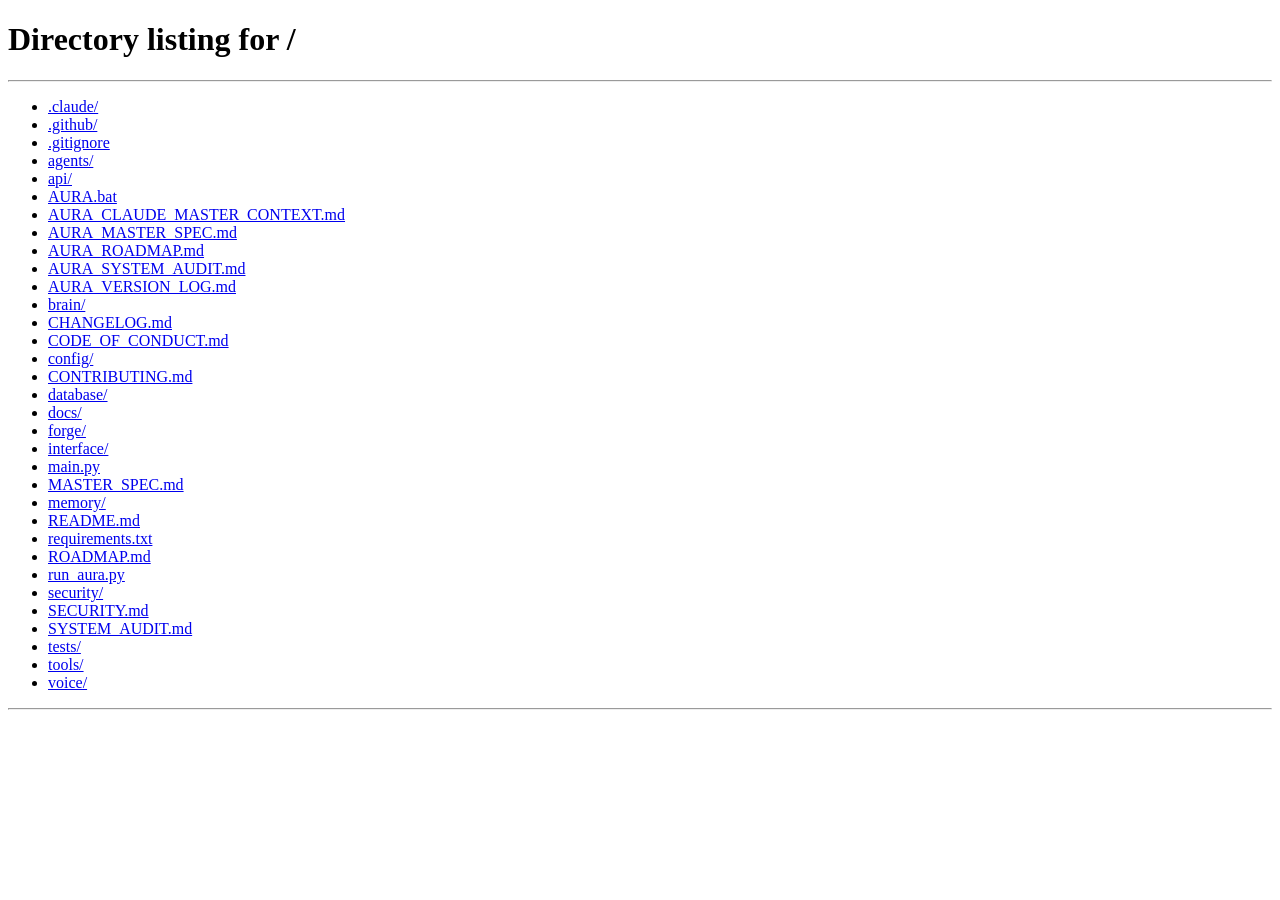
==== commit 0b3edf03: "Rename master_spec.py to master_spec.py.bak" ====
--- a/interface/web/index.html
+++ b/interface/web/index.html
@@ -1,1609 +1,12 @@
-<!DOCTYPE html>
+﻿<!DOCTYPE html>
 <html lang="en">
 <head>
-<meta charset="UTF-8">
-<meta name="viewport" content="width=device-width, initial-scale=1.0">
-<title>AURA NEXUS — Neural OS</title>
-<link rel="preconnect" href="https://fonts.googleapis.com">
-<link href="https://fonts.googleapis.com/css2?family=Orbitron:wght@400;500;600;700;800;900&family=Plus+Jakarta+Sans:ital,wght@0,300;0,400;0,500;0,600;0,700;1,300&family=Fira+Code:wght@300;400;500;600&display=swap" rel="stylesheet">
-<style>
-/* AURA NEXUS v6.0 — Hassan Saeed / AURA AI / Hazara University */
-*,*::before,*::after{margin:0;padding:0;box-sizing:border-box}
-
-:root{
-  --bg:     #010110;
-  --bg1:    #03031a;
-  --bg2:    #05052a;
-  --bg3:    #080835;
-  --bg4:    #0c0c42;
-  --glass:  rgba(5,5,28,0.78);
-  --glass2: rgba(3,3,18,0.92);
-
-  --v:      #7B3FE4;
-  --v1:     #6829d4;
-  --vhi:    #A78BFA;
-  --vsoft:  #DDD6FE;
-  --vglow:  rgba(123,63,228,0.5);
-  --vdim:   rgba(123,63,228,0.16);
-  --vtr:    rgba(123,63,228,0.06);
-
-  --c:      #2DD4BF;
-  --chi:    #5EEAD4;
-  --cglow:  rgba(45,212,191,0.4);
-  --cdim:   rgba(45,212,191,0.12);
-
-  --w:      #FFFFFF;
-  --ok:     #10B981;
-  --ok-lo:  rgba(16,185,129,0.12);
-  --warn:   #F59E0B;
-  --warn-lo:rgba(245,158,11,0.12);
-  --err:    #EF4444;
-  --err-lo: rgba(239,68,68,0.12);
-
-  --t0: #FFFFFF;
-  --t1: #EEF0FF;
-  --t2: #7C7FA8;
-  --t3: #3A3C5E;
-  --t4: #1C1D38;
-
-  --b:   rgba(123,63,228,0.22);
-  --bhi: rgba(123,63,228,0.55);
-  --bc:  rgba(45,212,191,0.22);
-  --bw:  rgba(255,255,255,0.08);
-
-  --fd: 'Orbitron', sans-serif;
-  --fb: 'Plus Jakarta Sans', sans-serif;
-  --fm: 'Fira Code', monospace;
-
-  --sb-w: 220px;
-  --sb-ico: 56px;
-  --rp-w: 260px;
-  --tb-h: 52px;
-  --st-h: 26px;
-
-  --ease: cubic-bezier(0.22,1,0.36,1);
-  --spring: cubic-bezier(0.34,1.56,0.64,1);
-  --sharp: cubic-bezier(0.4,0,0.2,1);
-}
-
-body.light{
-  --bg:#f0f0fa; --bg1:#e8e8f5; --bg2:#e0e0f0; --bg3:#d8d8ec; --bg4:#d0d0e8;
-  --glass:rgba(240,240,250,0.85); --glass2:rgba(235,235,248,0.95);
-  --t1:#0a0a28; --t2:#444470; --t3:#9090b0; --t4:#d0d0e0;
-  --b:rgba(123,63,228,0.18); --bw:rgba(0,0,0,0.06);
-}
-body.hc{--t1:#fff;--t2:#ddd;--t3:#bbb;--b:rgba(255,255,255,0.3)}
-body.big{font-size:115%}
-
-html,body{height:100%;overflow:hidden;cursor:none}
-body{
-  background:var(--bg);color:var(--t1);
-  font-family:var(--fb);font-size:14px;
-  display:flex;flex-direction:column;
-  transition:background .4s,color .4s;
-}
-
-/* CUSTOM CURSOR */
-#cur{
-  position:fixed;width:20px;height:20px;
-  border:1px solid var(--vhi);
-  pointer-events:none;z-index:99999;
-  transform:translate(-50%,-50%);
-  transition:width .15s,height .15s,border-color .15s;
-}
-#cur::before{content:'';position:absolute;top:50%;left:50%;width:3px;height:3px;background:var(--vhi);border-radius:50%;transform:translate(-50%,-50%)}
-#cur::after{
-  content:'';position:absolute;
-  top:-4px;left:-4px;right:-4px;bottom:-4px;
-  border:1px solid rgba(123,63,228,0.2);
-  border-radius:50%;
-  animation:cur-spin 3s linear infinite;
-}
-@keyframes cur-spin{to{transform:rotate(360deg)}}
-#cur-dot{
-  position:fixed;width:5px;height:5px;border-radius:50%;
-  background:var(--vhi);pointer-events:none;z-index:99998;
-  transform:translate(-50%,-50%);
-  box-shadow:0 0 6px var(--vglow);
-  transition:transform .08s,width .15s,height .15s;
-}
-body:has(button:hover) #cur,
-body:has(a:hover) #cur{width:28px;height:28px;border-color:var(--chi)}
-body:has(input:focus) #cur{border-color:var(--c)}
-
-/* AURORA CANVAS */
-#aurora{
-  position:fixed;inset:0;z-index:0;pointer-events:none;
-  opacity:0.6;
-}
-
-/* HEX GRID */
-.hex-grid{
-  position:fixed;inset:0;z-index:1;pointer-events:none;
-  background-image:url("data:image/svg+xml,%3Csvg xmlns='http://www.w3.org/2000/svg' width='56' height='97'%3E%3Cpath d='M28 2L54 17v30L28 62 2 47V17z' fill='none' stroke='rgba(123,63,228,0.05)' stroke-width='0.8'/%3E%3Cpath d='M28 62l26 15v30L28 122 2 107V77z' fill='none' stroke='rgba(123,63,228,0.05)' stroke-width='0.8'/%3E%3C/svg%3E");
-  background-size:56px 97px;
-}
-
-/* VIGNETTE */
-.vignette{
-  position:fixed;inset:0;z-index:2;pointer-events:none;
-  background:radial-gradient(ellipse at 50% 50%, transparent 40%, rgba(1,1,16,0.7) 100%);
-}
-
-/* BOOT SCREEN */
-#boot{
-  position:fixed;inset:0;z-index:10000;
-  background:var(--bg);
-  display:flex;flex-direction:column;align-items:center;justify-content:center;
-  gap:20px;
-  transition:opacity 0.8s ease, visibility 0.8s ease;
-}
-#boot.hidden{opacity:0;visibility:hidden;pointer-events:none}
-.boot-orb{
-  width:80px;height:80px;border-radius:50%;position:relative;
-  background:conic-gradient(from 0deg,#6d28d9,#7b3fe4,#2dd4bf,#a78bfa,#6d28d9);
-  animation:boot-spin 2s linear infinite;
-  box-shadow:0 0 40px var(--vglow),0 0 80px rgba(123,63,228,0.15);
-}
-.boot-orb::before{
-  content:'';position:absolute;inset:5px;border-radius:50%;
-  background:radial-gradient(circle at 35% 30%,#ddd6fe,#7c3aed 50%,#0a0020);
-}
-@keyframes boot-spin{to{transform:rotate(360deg)}}
-.boot-name{
-  font-family:var(--fd);font-size:2.4rem;font-weight:900;
-  letter-spacing:16px;
-  background:linear-gradient(120deg,var(--vsoft),var(--vhi),var(--chi));
-  -webkit-background-clip:text;-webkit-text-fill-color:transparent;
-}
-.boot-line{
-  font-family:var(--fm);font-size:.65rem;color:var(--t3);
-  letter-spacing:2px;min-height:1.2em;
-}
-.boot-bar-wrap{
-  width:200px;height:2px;background:var(--bg4);overflow:hidden;
-}
-.boot-bar{
-  height:100%;width:0;
-  background:linear-gradient(90deg,var(--v),var(--c));
-  animation:boot-load 2s ease-in-out forwards;
-}
-@keyframes boot-load{0%{width:0}30%{width:35%}60%{width:72%}85%{width:92%}100%{width:100%}}
-.boot-ver{
-  font-family:var(--fm);font-size:.5rem;color:var(--t4);
-  letter-spacing:2px;margin-top:8px;
-}
-
-/* SCROLLBARS */
-::-webkit-scrollbar{width:2px;height:2px}
-::-webkit-scrollbar-track{background:transparent}
-::-webkit-scrollbar-thumb{background:var(--vdim);border-radius:1px}
-
-/* LAYOUT SHELL */
-.shell{flex:1;display:flex;overflow:hidden;position:relative;z-index:10}
-
-/* SIDEBAR */
-.sidebar{
-  width:var(--sb-ico);min-width:var(--sb-ico);
-  background:var(--glass2);
-  border-right:1px solid var(--b);
-  display:flex;flex-direction:column;
-  transition:width .3s var(--ease),min-width .3s var(--ease);
-  z-index:200;position:relative;flex-shrink:0;
-  backdrop-filter:blur(28px);
-  overflow:hidden;
-}
-.sidebar::before{
-  content:'';position:absolute;top:0;left:0;right:0;height:1px;
-  background:linear-gradient(90deg,transparent,var(--v) 40%,var(--c) 60%,transparent);
-  opacity:.8;
-}
-.sidebar.expanded{width:var(--sb-w);min-width:var(--sb-w)}
-
-/* Logo */
-.s-logo{
-  padding:14px 0;
-  display:flex;align-items:center;gap:12px;
-  cursor:pointer;flex-shrink:0;
-  border-bottom:1px solid var(--b);
-  overflow:hidden;
-  position:relative;min-height:62px;
-}
-.s-logo::after{
-  content:'';position:absolute;inset:0;
-  background:linear-gradient(135deg,var(--vtr),transparent 60%);
-  pointer-events:none;
-}
-.logo-orb-wrap{
-  width:56px;min-width:56px;height:34px;
-  display:flex;align-items:center;justify-content:center;flex-shrink:0;
-}
-.logo-orb{
-  width:34px;height:34px;border-radius:50%;position:relative;flex-shrink:0;
-  animation:orb-idle 4s ease-in-out infinite;
-}
-.lo-c{
-  position:absolute;inset:0;border-radius:50%;
-  background:conic-gradient(from 0deg,#6d28d9,#7b3fe4,#2dd4bf,#a78bfa,#6d28d9);
-  animation:orb-rot 6s linear infinite;
-  box-shadow:0 0 16px var(--vglow);
-}
-.lo-i{position:absolute;inset:3px;border-radius:50%;background:radial-gradient(circle at 35% 30%,#ddd6fe 0%,#7c3aed 45%,#0a0020 100%)}
-.lo-s{position:absolute;inset:6px;border-radius:50%;background:radial-gradient(circle at 35% 28%,rgba(255,255,255,.28) 0%,transparent 55%)}
-.lo-r1{position:absolute;inset:-4px;border-radius:50%;border:1px solid rgba(167,139,250,.3);animation:ring-cw 5s linear infinite}
-.lo-r2{position:absolute;inset:-9px;border-radius:50%;border:1px dashed rgba(45,212,191,.15);animation:ring-ccw 9s linear infinite}
-.lo-ping{position:absolute;inset:-2px;border-radius:50%;border:1px solid rgba(123,63,228,.7);animation:ping 3s ease-out infinite}
-@keyframes orb-idle{0%,100%{transform:scale(1)}50%{transform:scale(1.04)}}
-@keyframes orb-rot{to{transform:rotate(360deg)}}
-@keyframes ring-cw{to{transform:rotate(360deg)}}
-@keyframes ring-ccw{to{transform:rotate(-360deg)}}
-@keyframes ping{0%{transform:scale(1);opacity:.8}100%{transform:scale(2);opacity:0}}
-
-.logo-txt{overflow:hidden;white-space:nowrap;opacity:0;transform:translateX(-8px);transition:opacity .25s,transform .25s}
-.sidebar.expanded .logo-txt{opacity:1;transform:translateX(0)}
-.logo-name{font-family:var(--fd);font-size:1.15rem;font-weight:800;letter-spacing:10px;line-height:1;background:linear-gradient(110deg,var(--vsoft),var(--vhi),var(--chi));-webkit-background-clip:text;-webkit-text-fill-color:transparent}
-.logo-sub{font-family:var(--fm);font-size:.44rem;color:var(--t3);letter-spacing:2px;margin-top:4px;text-transform:uppercase}
-
-/* Mode pill */
-.s-pill{
-  margin:8px;padding:6px 8px;
-  background:var(--vtr);border:1px solid var(--b);border-left:2px solid var(--v);
-  font-family:var(--fm);font-size:.56rem;color:var(--vhi);letter-spacing:2px;
-  display:flex;align-items:center;gap:8px;cursor:pointer;
-  transition:all .18s;overflow:hidden;white-space:nowrap;flex-shrink:0;
-  position:relative;
-}
-.s-pill::after{
-  content:'';position:absolute;inset:0;
-  background:linear-gradient(90deg,transparent,rgba(123,63,228,.1),transparent);
-  transform:translateX(-100%);animation:pill-sweep 4s ease-in-out infinite;
-}
-@keyframes pill-sweep{0%,60%{transform:translateX(-100%)}100%{transform:translateX(200%)};}
-.s-pill:hover{background:var(--vdim);border-color:var(--bhi)}
-.s-pill-ico{font-size:.7rem;flex-shrink:0}
-.s-pill-txt{overflow:hidden;opacity:0;transition:opacity .25s}
-.sidebar.expanded .s-pill-txt{opacity:1}
-.live-d{width:5px;height:5px;border-radius:50%;background:var(--ok);box-shadow:0 0 5px var(--ok);animation:live-p 2.2s ease infinite;flex-shrink:0}
-@keyframes live-p{0%,100%{opacity:1;box-shadow:0 0 5px var(--ok)}50%{opacity:.3;box-shadow:none}}
-
-/* Nav */
-.s-nav{flex:1;overflow-y:auto;overflow-x:hidden;padding:4px 0}
-.nav-grp{font-family:var(--fm);font-size:.46rem;letter-spacing:3px;color:var(--t4);padding:12px 0 3px 18px;text-transform:uppercase;white-space:nowrap;overflow:hidden}
-.grp-txt{opacity:0;transition:opacity .2s}.sidebar.expanded .grp-txt{opacity:1}
-
-.nav-item{
-  display:flex;align-items:center;gap:0;
-  cursor:pointer;color:var(--t3);
-  font-size:.78rem;font-weight:500;font-family:var(--fb);
-  transition:all .16s;border-left:2px solid transparent;
-  position:relative;overflow:hidden;min-height:40px;
-}
-.nav-item::before{content:'';position:absolute;inset:0;background:linear-gradient(90deg,var(--vdim),transparent);opacity:0;transition:opacity .2s}
-.nav-item:hover{color:var(--t1)}.nav-item:hover::before{opacity:1}
-.nav-item.active{color:var(--vhi);border-left-color:var(--v);background:linear-gradient(90deg,var(--vdim),transparent)}
-.nav-item.active::after{content:'';position:absolute;right:0;top:20%;height:60%;width:2px;background:linear-gradient(180deg,var(--c),var(--v));border-radius:2px 0 0 2px}
-.nav-ico{width:56px;min-width:56px;text-align:center;font-size:.92rem;flex-shrink:0;display:flex;align-items:center;justify-content:center}
-.nav-lbl{flex:1;white-space:nowrap;overflow:hidden;opacity:0;transform:translateX(-6px);transition:opacity .22s,transform .22s}
-.sidebar.expanded .nav-lbl{opacity:1;transform:translateX(0)}
-.nav-ct{background:var(--v);color:#fff;font-family:var(--fm);font-size:.5rem;padding:1px 6px;margin-right:10px;opacity:0;transition:opacity .2s;white-space:nowrap}
-.sidebar.expanded .nav-ct{opacity:1}
-.sidebar.expanded .nav-item{gap:0}
-
-/* User */
-.s-user{border-top:1px solid var(--b);padding:11px 0;display:flex;align-items:center;gap:0;flex-shrink:0;overflow:hidden}
-.avatar-wrap{width:56px;min-width:56px;display:flex;align-items:center;justify-content:center;flex-shrink:0}
-.avatar{width:28px;height:28px;background:linear-gradient(135deg,var(--v),#2d1080);border:1px solid var(--bhi);display:flex;align-items:center;justify-content:center;font-family:var(--fd);font-weight:700;font-size:.75rem;box-shadow:0 0 10px var(--vdim)}
-.u-info{overflow:hidden;white-space:nowrap;opacity:0;transition:opacity .22s}
-.sidebar.expanded .u-info{opacity:1}
-.u-name{font-size:.76rem;font-weight:600;color:var(--t1);font-family:var(--fb)}
-.u-plan{font-size:.48rem;letter-spacing:2px;color:var(--vhi);font-family:var(--fm);margin-top:2px}
-
-/* MAIN WRAPPER */
-.main-wrap{flex:1;display:flex;flex-direction:column;overflow:hidden;position:relative;min-width:0}
-
-/* TOPBAR */
-.topbar{
-  height:var(--tb-h);min-height:var(--tb-h);
-  background:rgba(1,1,16,.92);border-bottom:1px solid var(--b);
-  display:flex;align-items:center;padding:0 16px 0 10px;gap:10px;
-  z-index:50;flex-shrink:0;backdrop-filter:blur(20px);
-  position:relative;
-}
-.topbar::after{content:'';position:absolute;bottom:-1px;left:10%;right:10%;height:1px;background:linear-gradient(90deg,transparent,var(--vdim),var(--cdim),transparent)}
-
-.tb-expand{
-  width:28px;height:28px;border:1px solid var(--b);background:transparent;
-  color:var(--t3);cursor:none;display:flex;align-items:center;justify-content:center;
-  font-size:.85rem;transition:all .16s;flex-shrink:0;
-}
-.tb-expand:hover{color:var(--t1);border-color:var(--bhi);background:var(--vtr)}
-
-/* Small orb in topbar */
-.tb-orb-wrap{position:relative;width:22px;height:22px;flex-shrink:0}
-.tb-orb{
-  width:22px;height:22px;border-radius:50%;
-  background:conic-gradient(from 0deg,#6d28d9,#7b3fe4,#2dd4bf,#a78bfa,#6d28d9);
-  animation:orb-rot 4s linear infinite;
-  box-shadow:0 0 8px var(--vglow);
-}
-.tb-orb::after{content:'';position:absolute;inset:2px;border-radius:50%;background:radial-gradient(circle at 35% 30%,#ddd6fe,#7c3aed 50%,#0a0020)}
-.tb-orb-ring{position:absolute;inset:-3px;border-radius:50%;border:1px solid rgba(167,139,250,.3);animation:ring-cw 5s linear infinite}
-
-.tb-title{font-family:var(--fd);font-size:.72rem;font-weight:600;color:var(--vhi);letter-spacing:3px;flex:1;white-space:nowrap;overflow:hidden;text-overflow:ellipsis;text-transform:uppercase}
-.tb-title em{color:var(--t3);font-style:normal;font-weight:400;margin-right:4px}
-
-/* Clock */
-.tb-clock{font-family:var(--fm);font-size:.65rem;color:var(--t2);letter-spacing:1.5px;white-space:nowrap;padding:4px 10px;border:1px solid var(--b);background:rgba(1,1,16,.5)}
-
-.tb-right{display:flex;align-items:center;gap:7px;flex-shrink:0}
-
-.state-chip{display:flex;align-items:center;gap:5px;font-family:var(--fm);font-size:.58rem;color:var(--t3);padding:4px 10px;border:1px solid var(--b);background:rgba(1,1,16,.6);letter-spacing:1.5px}
-.sp-dot{width:4px;height:4px;border-radius:50%;background:var(--ok);box-shadow:0 0 4px var(--ok);transition:all .2s}
-.sp-dot.thinking{background:var(--warn);box-shadow:0 0 4px var(--warn);animation:live-p .8s infinite}
-.sp-dot.speaking{background:var(--c);box-shadow:0 0 4px var(--c);animation:live-p .5s infinite}
-.sp-dot.listening{background:var(--err);box-shadow:0 0 4px var(--err);animation:live-p .7s infinite}
-.sp-dot.executing{background:var(--vhi);box-shadow:0 0 4px var(--vhi);animation:live-p .6s infinite}
-
-.tb-btn{padding:4px 11px;border:1px solid var(--b);background:transparent;color:var(--t3);cursor:none;font-size:.6rem;font-family:var(--fm);letter-spacing:1px;text-transform:uppercase;transition:all .16s}
-.tb-btn:hover{color:var(--t1);border-color:var(--bhi);background:var(--vtr)}
-.tb-sel{padding:4px 8px;border:1px solid var(--b);background:rgba(1,1,16,.7);color:var(--t2);font-size:.6rem;font-family:var(--fm);outline:none;cursor:none}
-
-/* CONTENT */
-.content-wrap{flex:1;display:flex;overflow:hidden;position:relative}
-.view{display:none;flex:1;overflow:hidden;flex-direction:column;animation:view-in .3s var(--ease);min-width:0}
-.view.active{display:flex}
-@keyframes view-in{from{opacity:0;transform:translateY(6px)}to{opacity:1;transform:translateY(0)}}
-
-/* STATUS BAR */
-.status-bar{
-  height:var(--st-h);min-height:var(--st-h);
-  background:rgba(123,63,228,.12);border-top:1px solid var(--b);
-  display:flex;align-items:center;padding:0 14px;gap:0;
-  font-family:var(--fm);font-size:.52rem;color:var(--t3);
-  letter-spacing:1px;flex-shrink:0;
-  backdrop-filter:blur(20px);
-}
-.st-seg{
-  padding:0 12px;border-right:1px solid var(--b);
-  display:flex;align-items:center;gap:5px;white-space:nowrap;
-}
-.st-seg:first-child{
-  background:linear-gradient(90deg,var(--v),var(--v1));
-  color:#fff;font-weight:600;letter-spacing:2px;
-  border-right:none;margin-right:1px;
-  padding:0 12px;
-}
-.st-dot{width:4px;height:4px;border-radius:50%;flex-shrink:0}
-.st-ok{background:var(--ok);box-shadow:0 0 4px var(--ok)}
-.st-warn{background:var(--warn)}
-.st-flex{flex:1}
-.st-r{padding:0 12px;border-left:1px solid var(--b);border-right:none;display:flex;align-items:center;gap:5px}
-
-/* ─── CHAT VIEW ─── */
-.chat-area{flex:1;overflow-y:auto;padding:18px 22px;display:flex;flex-direction:column;gap:16px}
-
-/* Welcome */
-.welcome{
-  padding:26px 20px 22px;text-align:center;position:relative;overflow:hidden;
-  border:1px solid var(--b);margin-bottom:4px;
-  background:linear-gradient(180deg,rgba(123,63,228,.04),transparent);
-}
-.wc-tl{position:absolute;top:0;left:0;width:16px;height:16px;border-top:1px solid var(--vhi);border-left:1px solid var(--vhi)}
-.wc-tr{position:absolute;top:0;right:0;width:16px;height:16px;border-top:1px solid var(--chi);border-right:1px solid var(--chi)}
-.wc-bl{position:absolute;bottom:0;left:0;width:16px;height:16px;border-bottom:1px solid var(--chi);border-left:1px solid var(--chi)}
-.wc-br{position:absolute;bottom:0;right:0;width:16px;height:16px;border-bottom:1px solid var(--vhi);border-right:1px solid var(--vhi)}
-
-.w-orb{width:76px;height:76px;position:relative;margin:0 auto 14px}
-.wo-glow{position:absolute;inset:-18px;border-radius:50%;background:radial-gradient(circle,var(--vdim),transparent 70%);animation:orb-idle 3.5s ease-in-out infinite}
-.wo-r3{position:absolute;inset:-20px;border-radius:50%;border:1px solid rgba(45,212,191,.06);animation:ring-cw 18s linear infinite}
-.wo-r2{position:absolute;inset:-12px;border-radius:50%;border:1px dashed rgba(123,63,228,.16);animation:ring-ccw 10s linear infinite}
-.wo-r1{position:absolute;inset:-6px;border-radius:50%;border:1px solid rgba(167,139,250,.32);animation:ring-cw 6s linear infinite}
-.wo-p1{position:absolute;inset:-2px;border-radius:50%;border:1px solid rgba(123,63,228,.7);animation:ping 3s ease-out infinite}
-.wo-p2{position:absolute;inset:-2px;border-radius:50%;border:1px solid rgba(45,212,191,.5);animation:ping 3s ease-out 1.5s infinite}
-.wo-core{position:absolute;inset:0;border-radius:50%;background:conic-gradient(from 0deg,#6d28d9,#7b3fe4,#2dd4bf,#a78bfa,#6d28d9);animation:orb-rot 5s linear infinite;box-shadow:0 0 30px var(--vglow)}
-.wo-inner{position:absolute;inset:5px;border-radius:50%;background:radial-gradient(circle at 33% 28%,#ede9fe 0%,#7c3aed 40%,#1e0872 70%,#010110 100%)}
-.wo-shine{position:absolute;inset:9px;border-radius:50%;background:radial-gradient(circle at 35% 25%,rgba(255,255,255,.3) 0%,transparent 55%)}
-
-.w-title{font-family:var(--fd);font-size:1.9rem;font-weight:900;letter-spacing:14px;background:linear-gradient(110deg,var(--vsoft) 0%,var(--vhi) 35%,var(--chi) 70%,var(--vsoft) 100%);background-size:200%;-webkit-background-clip:text;-webkit-text-fill-color:transparent;animation:grad-flow 5s ease infinite}
-@keyframes grad-flow{0%,100%{background-position:0%}50%{background-position:100%}}
-.w-sub{font-family:var(--fm);font-size:.56rem;color:var(--t3);letter-spacing:2.5px;margin-top:8px;line-height:2;text-transform:uppercase}
-.w-badges{display:flex;align-items:center;justify-content:center;gap:6px;margin-top:12px;flex-wrap:wrap}
-.w-badge{padding:3px 9px;border:1px solid var(--b);background:var(--vtr);font-family:var(--fm);font-size:.52rem;color:var(--t3);letter-spacing:1.5px;text-transform:uppercase;display:flex;align-items:center;gap:4px}
-.w-badge i{width:4px;height:4px;border-radius:50%;background:var(--vhi);box-shadow:0 0 4px var(--vhi);animation:live-p 2s ease infinite;animation-delay:var(--d,0s)}
-
-/* Messages */
-.msg{display:flex;flex-direction:column;max-width:78%;animation:msg-in .26s var(--ease)}
-@keyframes msg-in{from{opacity:0;transform:translateY(7px)}to{opacity:1;transform:translateY(0)}}
-.msg.user{align-self:flex-end}
-.msg.aura{align-self:flex-start;max-width:86%}
-
-.msg-meta{display:flex;align-items:center;gap:6px;margin-bottom:5px;flex-wrap:wrap}
-.msg-who{font-family:var(--fm);font-size:.54rem;letter-spacing:2.5px;color:var(--t3);text-transform:uppercase}
-.tag{display:inline-flex;align-items:center;gap:3px;padding:1px 8px;font-family:var(--fm);font-size:.52rem;letter-spacing:1.5px;text-transform:uppercase;border:1px solid}
-.t-ag{background:var(--vdim);color:var(--vhi);border-color:var(--b)}
-.t-cf{background:var(--cdim);color:var(--chi);border-color:var(--bc)}
-.t-ok{background:var(--ok-lo);color:var(--ok);border-color:rgba(16,185,129,.2)}
-.t-er{background:var(--err-lo);color:var(--err);border-color:rgba(239,68,68,.2)}
-
-.msg.user .msg-bubble{
-  padding:12px 17px;
-  background:linear-gradient(145deg,rgba(100,40,212,.85),rgba(60,18,160,.92));
-  border:1px solid rgba(167,139,250,.22);border-bottom-right-radius:2px;
-  color:#ede9ff;font-size:.87rem;line-height:1.88;
-  box-shadow:0 4px 24px rgba(100,40,212,.25),inset 0 1px 0 rgba(255,255,255,.05);
-  position:relative;overflow:hidden;
-}
-.msg.user .msg-bubble::after{content:'';position:absolute;inset:0;background:linear-gradient(145deg,rgba(255,255,255,.06),transparent 50%);pointer-events:none}
-
-.msg.aura .msg-bubble{
-  padding:13px 17px;
-  background:var(--glass);border:1px solid var(--b);
-  border-left:2px solid var(--v);border-bottom-left-radius:2px;
-  color:var(--t1);font-size:.87rem;line-height:1.88;
-  position:relative;backdrop-filter:blur(16px);
-}
-/* HUD corners on AURA bubble */
-.msg.aura .msg-bubble::before{content:'';position:absolute;top:0;left:0;width:14px;height:14px;border-top:1px solid var(--vhi);border-left:1px solid var(--vhi);pointer-events:none}
-.msg.aura .msg-bubble::after{content:'';position:absolute;bottom:0;right:0;width:14px;height:14px;border-bottom:1px solid var(--vhi);border-right:1px solid var(--vhi);pointer-events:none}
-
-.msg-actions{display:flex;gap:4px;margin-top:6px}
-.act-btn{padding:3px 9px;border:1px solid var(--b);background:transparent;color:var(--t3);font-size:.56rem;font-family:var(--fm);cursor:none;transition:all .15s;letter-spacing:1px;text-transform:uppercase}
-.act-btn:hover{color:var(--vhi);border-color:var(--bhi);background:var(--vtr)}
-
-/* Plan block */
-.plan-block{margin-top:12px;border:1px solid var(--bc);background:var(--cdim);overflow:hidden}
-.plan-head{padding:6px 12px;background:rgba(45,212,191,.05);font-family:var(--fm);font-size:.56rem;color:var(--chi);letter-spacing:2px;display:flex;align-items:center;gap:6px;cursor:none;text-transform:uppercase}
-.plan-body{padding:10px 12px;font-size:.79rem;color:var(--t2);line-height:1.75}
-.plan-step{display:flex;gap:8px;align-items:flex-start;padding:3px 0}
-.ps-n{width:16px;height:16px;background:var(--vdim);color:var(--vhi);font-family:var(--fm);font-size:.52rem;display:flex;align-items:center;justify-content:center;flex-shrink:0;margin-top:2px}
-
-/* Typing */
-.typing-ind{display:flex;align-items:center;gap:5px;padding:11px 17px;background:var(--glass);border:1px solid var(--b);border-left:2px solid var(--v);align-self:flex-start;animation:msg-in .26s var(--ease);backdrop-filter:blur(16px)}
-.td{width:4px;height:4px;border-radius:50%;background:var(--v);animation:tdot 1.4s infinite}
-.td:nth-child(2){animation-delay:.2s}.td:nth-child(3){animation-delay:.4s}
-@keyframes tdot{0%,100%{transform:translateY(0);opacity:.3}50%{transform:translateY(-5px);opacity:1}}
-
-/* Chips */
-.chips-row{padding:0 22px 11px;display:flex;gap:6px;flex-wrap:wrap}
-.chip{padding:4px 11px;border:1px solid var(--b);background:rgba(5,5,28,.7);color:var(--t2);font-size:.69rem;cursor:none;font-family:var(--fb);font-weight:500;transition:all .15s;white-space:nowrap;backdrop-filter:blur(8px)}
-.chip:hover{color:var(--vhi);border-color:var(--bhi);background:var(--vtr)}
-
-/* Input */
-.input-area{padding:12px 20px 14px;border-top:1px solid var(--b);background:rgba(1,1,16,.9);flex-shrink:0;position:relative;backdrop-filter:blur(20px)}
-.input-area::before{content:'';position:absolute;top:-1px;left:15%;right:15%;height:1px;background:linear-gradient(90deg,transparent,var(--vdim),transparent)}
-
-.voice-bar{display:flex;align-items:center;gap:7px;margin-bottom:8px}
-.v-btn{padding:4px 12px;border:1px solid var(--b);background:transparent;color:var(--t2);cursor:none;font-size:.58rem;font-family:var(--fm);display:flex;align-items:center;gap:5px;letter-spacing:1.5px;text-transform:uppercase;transition:all .15s}
-.v-btn:hover{color:var(--t1);border-color:var(--bhi)}
-.v-btn.rec{color:var(--err);border-color:rgba(239,68,68,.4);background:var(--err-lo);animation:rec-p 1s infinite}
-@keyframes rec-p{0%,100%{box-shadow:none}50%{box-shadow:0 0 0 4px rgba(239,68,68,.06)}}
-.v-status{font-size:.58rem;color:var(--t3);font-family:var(--fm);flex:1;letter-spacing:1px}
-
-.input-row{display:flex;gap:8px}
-.main-input{flex:1;padding:11px 17px;background:rgba(5,5,28,.85);border:1px solid var(--b);border-left:2px solid rgba(123,63,228,.35);color:var(--t1);font-size:.86rem;font-family:var(--fb);outline:none;transition:border-color .18s,box-shadow .18s;backdrop-filter:blur(8px)}
-.main-input:focus{border-color:var(--v);border-left-color:var(--v);box-shadow:0 0 0 3px rgba(123,63,228,.07),0 0 20px rgba(123,63,228,.04)}
-.main-input::placeholder{color:var(--t3)}
-
-.send-btn{padding:11px 22px;background:linear-gradient(135deg,var(--v),var(--v1));border:none;color:#fff;font-family:var(--fd);font-size:.72rem;font-weight:700;letter-spacing:2px;text-transform:uppercase;cursor:none;position:relative;overflow:hidden;transition:all .18s}
-.send-btn::before{content:'';position:absolute;inset:0;background:linear-gradient(135deg,rgba(255,255,255,.12),transparent);opacity:0;transition:opacity .18s}
-.send-btn:hover::before{opacity:1}
-.send-btn:hover{transform:translateY(-1px);box-shadow:0 8px 28px var(--vglow)}
-.send-btn:active{transform:translateY(0)}
-
-/* ─── PANEL VIEW ─── */
-.panel-view{flex:1;overflow-y:auto;padding:18px 22px;display:flex;flex-direction:column;gap:14px}
-.view-hdr{margin-bottom:2px}
-.view-hdr h2{font-family:var(--fd);font-size:.88rem;font-weight:700;color:var(--t1);letter-spacing:2.5px;text-transform:uppercase}
-.view-hdr p{font-family:var(--fm);font-size:.54rem;color:var(--t3);letter-spacing:1.5px;margin-top:3px;text-transform:uppercase}
-
-/* Cards */
-.card{background:var(--glass);border:1px solid var(--b);padding:16px;position:relative;overflow:hidden;backdrop-filter:blur(14px);transition:border-color .18s,box-shadow .18s}
-.card::before{content:'';position:absolute;top:0;left:0;width:10px;height:10px;border-top:1px solid var(--vhi);border-left:1px solid var(--vhi);pointer-events:none;z-index:2}
-.card::after{content:'';position:absolute;bottom:0;right:0;width:10px;height:10px;border-bottom:1px solid var(--vhi);border-right:1px solid var(--vhi);pointer-events:none;z-index:2}
-.card:hover{border-color:var(--bhi);box-shadow:0 4px 24px rgba(123,63,228,.08)}
-
-.card-holo{border-color:var(--bc);background:rgba(45,212,191,.025)}
-.card-holo::before{border-color:var(--chi)}.card-holo::after{border-color:var(--chi)}
-.card-holo:hover{border-color:rgba(45,212,191,.4);box-shadow:0 4px 24px var(--cdim)}
-
-.card-grid{display:grid;grid-template-columns:repeat(auto-fill,minmax(240px,1fr));gap:12px}
-
-.ct{font-family:var(--fm);font-size:.52rem;letter-spacing:3px;color:var(--t3);text-transform:uppercase;margin-bottom:13px;display:flex;align-items:center;gap:8px;position:relative;z-index:1}
-.ct::after{content:'';flex:1;height:1px;background:var(--b)}
-
-.dr{display:flex;align-items:center;justify-content:space-between;padding:7px 0;border-bottom:1px solid rgba(123,63,228,.05);font-size:.81rem;position:relative;z-index:1}
-.dr:last-child{border-bottom:none;padding-bottom:0}
-.dk{color:var(--t3);font-family:var(--fm);font-size:.62rem;letter-spacing:.5px}
-.dv{color:var(--t1);font-weight:600;font-family:var(--fd);font-size:.8rem}
-
-.sb{padding:2px 9px;font-family:var(--fm);font-size:.54rem;text-transform:uppercase;letter-spacing:1px;border:1px solid}
-.sb-ok  {background:var(--ok-lo);  color:var(--ok);  border-color:rgba(16,185,129,.2)}
-.sb-warn{background:var(--warn-lo);color:var(--warn);border-color:rgba(245,158,11,.2)}
-.sb-err {background:var(--err-lo); color:var(--err);border-color:rgba(239,68,68,.2)}
-.sb-inf {background:var(--vdim);   color:var(--vhi); border-color:var(--b)}
-.sb-ion {background:var(--cdim);   color:var(--chi); border-color:var(--bc)}
-
-.mi{display:flex;align-items:center;gap:10px;padding:7px 10px;border-left:2px solid var(--vdim);background:rgba(3,3,18,.7);border-top:1px solid rgba(123,63,228,.04);font-size:.79rem;margin-bottom:5px;position:relative;z-index:1}
-.mi:last-child{margin-bottom:0}
-.mi-ico{font-size:.82rem;flex-shrink:0}
-.mi-k{color:var(--t3);font-family:var(--fm);font-size:.58rem;letter-spacing:.5px;flex-shrink:0;min-width:62px;text-transform:uppercase}
-.mi-v{color:var(--t1);flex:1;font-family:var(--fb);font-size:.8rem}
-
-.ib{display:flex;align-items:center;gap:10px;margin-bottom:7px;position:relative;z-index:1}
-.ib:last-child{margin-bottom:0}
-.ib-n{font-family:var(--fm);font-size:.68rem;color:var(--t2);min-width:75px;letter-spacing:.3px}
-.bt{flex:1;height:3px;background:rgba(123,63,228,.08);overflow:hidden}
-.bf{height:100%;background:linear-gradient(90deg,var(--v),var(--c));transition:width .9s var(--ease)}
-.ib-p{font-family:var(--fm);font-size:.62rem;color:var(--t3);min-width:28px;text-align:right}
-
-.cr{width:90px;height:90px;margin:0 auto 12px;position:relative;display:flex;align-items:center;justify-content:center}
-.cr-v{font-family:var(--fm);font-size:.92rem;font-weight:600;color:var(--t1);z-index:1}
-
-.le{display:flex;gap:10px;padding:7px 10px;background:rgba(3,3,18,.7);border-left:2px solid var(--b);font-size:.76rem;align-items:flex-start;margin-bottom:5px}
-.le:last-child{margin-bottom:0}
-.le.ok{border-left-color:var(--ok)}.le.warn{border-left-color:var(--warn)}.le.err{border-left-color:var(--err)}
-.le-t{font-family:var(--fm);font-size:.56rem;color:var(--t3);flex-shrink:0;padding-top:1px;min-width:26px}
-.le-m{color:var(--t2);line-height:1.55}
-
-/* Exec */
-.exec-step{display:flex;gap:12px}
-.es-l{display:flex;flex-direction:column;align-items:center;flex-shrink:0}
-.es-c{width:26px;height:26px;border:1px solid var(--b);background:var(--bg3);display:flex;align-items:center;justify-content:center;font-size:.62rem;font-family:var(--fm);color:var(--t3);transition:all .3s;flex-shrink:0}
-.es-c.done{border-color:var(--ok);background:var(--ok-lo);color:var(--ok)}
-.es-c.live{border-color:var(--c);background:var(--cdim);color:var(--c);animation:step-p 1.5s infinite}
-.es-c.fail{border-color:var(--err);background:var(--err-lo);color:var(--err)}
-@keyframes step-p{0%,100%{box-shadow:none}50%{box-shadow:0 0 0 5px rgba(45,212,191,.07)}}
-.es-line{width:1px;flex:1;min-height:16px;background:var(--b);margin:4px 0}
-.es-line.done{background:var(--ok);opacity:.3}
-.es-body{flex:1;padding-bottom:16px}
-.es-title{font-size:.8rem;font-weight:600;color:var(--t1);margin-bottom:3px;font-family:var(--fd);letter-spacing:.3px}
-.es-detail{font-size:.72rem;color:var(--t3);line-height:1.5}
-.es-tag{display:inline-flex;align-items:center;gap:4px;margin-top:5px;padding:2px 8px;background:var(--cdim);border:1px solid var(--bc);font-size:.54rem;font-family:var(--fm);color:var(--chi);letter-spacing:1px;text-transform:uppercase}
-
-.ep{height:2px;background:var(--bg4);overflow:hidden;margin:10px 0}
-.ep-f{height:100%;background:linear-gradient(90deg,var(--v),var(--c));transition:width .9s var(--ease)}
-
-/* Tasks */
-.task-add{display:flex;gap:8px;margin-bottom:16px}
-.task-add input{flex:1;padding:9px 13px;background:var(--glass);border:1px solid var(--b);border-left:2px solid rgba(123,63,228,.35);color:var(--t1);font-size:.83rem;font-family:var(--fb);outline:none;transition:border-color .18s;backdrop-filter:blur(8px)}
-.task-add input:focus{border-color:var(--v);border-left-color:var(--v)}
-.task-add input::placeholder{color:var(--t3)}
-.task-add select{padding:8px 11px;background:var(--glass);border:1px solid var(--b);color:var(--t1);font-family:var(--fb);outline:none;font-size:.78rem;cursor:none}
-.add-btn{padding:9px 16px;background:var(--vdim);border:1px solid var(--bhi);color:var(--vhi);cursor:none;font-family:var(--fd);font-weight:700;font-size:.7rem;text-transform:uppercase;letter-spacing:1.5px;transition:all .15s}
-.add-btn:hover{background:rgba(123,63,228,.22)}
-
-.task-card{display:flex;align-items:center;gap:10px;padding:10px 13px;background:var(--glass);border:1px solid var(--b);border-left:2px solid transparent;margin-bottom:6px;transition:all .15s;backdrop-filter:blur(8px)}
-.task-card:hover{border-color:var(--bhi);border-left-color:var(--v)}
-.task-card.done{opacity:.45}
-.tc-ch{width:16px;height:16px;border:1px solid var(--b);cursor:none;display:flex;align-items:center;justify-content:center;flex-shrink:0;transition:all .15s;background:transparent;font-size:.62rem;color:var(--ok)}
-.tc-ch:hover{border-color:var(--ok)}.tc-ch.on{border-color:var(--ok);background:var(--ok-lo)}
-.tc-text{flex:1;font-size:.82rem;color:var(--t1);font-family:var(--fb)}
-.task-card.done .tc-text{text-decoration:line-through;color:var(--t3)}
-.tc-pri{font-size:.54rem;font-family:var(--fm);padding:2px 7px;letter-spacing:1px;text-transform:uppercase;border:1px solid}
-.tc-pri.hi {background:var(--err-lo); color:var(--err); border-color:rgba(239,68,68,.2)}
-.tc-pri.med{background:var(--warn-lo);color:var(--warn);border-color:rgba(245,158,11,.2)}
-.tc-pri.lo {background:var(--ok-lo);  color:var(--ok);  border-color:rgba(16,185,129,.2)}
-.tc-del{background:transparent;border:none;color:var(--t4);cursor:none;font-size:.76rem;padding:2px 5px;transition:color .15s}
-.tc-del:hover{color:var(--err)}
-
-.hist-card{background:var(--glass);border:1px solid var(--b);border-left:2px solid transparent;padding:13px 16px;margin-bottom:8px;transition:all .15s;position:relative;backdrop-filter:blur(8px)}
-.hist-card::before{content:'';position:absolute;top:0;left:0;width:10px;height:10px;border-top:1px solid var(--vhi);border-left:1px solid var(--vhi)}
-.hist-card:hover{border-color:var(--bhi);border-left-color:var(--v)}
-.hist-meta{display:flex;align-items:center;gap:7px;margin-bottom:7px;flex-wrap:wrap}
-.hist-time{font-family:var(--fm);font-size:.56rem;color:var(--t3);letter-spacing:.5px}
-.hist-q{color:var(--vhi);font-size:.82rem;font-weight:600;margin-bottom:4px;font-family:var(--fd);letter-spacing:.3px}
-.hist-r{color:var(--t2);font-size:.78rem;line-height:1.65}
-
-/* Settings */
-.settings-grid{display:grid;grid-template-columns:repeat(auto-fill,minmax(265px,1fr));gap:12px}
-.s-card{background:var(--glass);border:1px solid var(--b);padding:16px;position:relative;overflow:hidden;backdrop-filter:blur(14px)}
-.s-card::before{content:'';position:absolute;top:0;left:0;width:10px;height:10px;border-top:1px solid var(--vhi);border-left:1px solid var(--vhi)}
-.s-card::after{content:'';position:absolute;bottom:0;right:0;width:10px;height:10px;border-bottom:1px solid var(--vhi);border-right:1px solid var(--vhi)}
-.s-card h3{font-family:var(--fd);font-size:.62rem;letter-spacing:3px;color:var(--vhi);margin-bottom:13px;padding-bottom:10px;border-bottom:1px solid var(--b);text-transform:uppercase;position:relative;z-index:1}
-.s-row{display:flex;align-items:center;justify-content:space-between;padding:8px 0;border-bottom:1px solid rgba(123,63,228,.05);gap:12px;position:relative;z-index:1}
-.s-row:last-child{border-bottom:none;padding-bottom:0}
-.s-lbl{font-size:.78rem;color:var(--t2);font-weight:500;font-family:var(--fb)}
-.s-sub{font-size:.6rem;color:var(--t3);margin-top:1px;font-family:var(--fm)}
-.s-ctrl select{padding:4px 8px;background:var(--bg3);border:1px solid var(--b);color:var(--t1);font-size:.72rem;font-family:var(--fm);outline:none;cursor:none}
-
-.toggle{width:34px;height:17px;background:var(--bg4);border:1px solid var(--b);cursor:none;position:relative;transition:background .2s;flex-shrink:0}
-.toggle.on{background:var(--v);border-color:var(--v)}
-.toggle::after{content:'';position:absolute;width:11px;height:11px;background:#fff;top:2px;left:2px;transition:left .2s;box-shadow:0 1px 3px rgba(0,0,0,.5)}
-.toggle.on::after{left:19px}
-
-.mode-grid{display:grid;grid-template-columns:1fr 1fr;gap:6px;margin-top:4px;position:relative;z-index:1}
-.mode-opt{padding:10px 12px;border:1px solid var(--b);background:rgba(3,3,18,.7);cursor:none;text-align:center;transition:all .15s;position:relative}
-.mode-opt::before{content:'';position:absolute;top:0;left:0;width:7px;height:7px;border-top:1px solid transparent;border-left:1px solid transparent;transition:border-color .15s}
-.mode-opt:hover::before{border-color:var(--vhi)}.mode-opt:hover{border-color:var(--bhi)}
-.mode-opt.sel{border-color:var(--v);background:var(--vdim)}.mode-opt.sel::before{border-color:var(--vhi)}
-.mo-n{font-size:.7rem;font-weight:700;color:var(--t1);font-family:var(--fd);text-transform:uppercase;letter-spacing:.5px}
-.mo-d{font-size:.56rem;color:var(--t3);margin-top:2px;font-family:var(--fm)}
-
-/* RIGHT PANEL */
-.r-panel{width:var(--rp-w);min-width:var(--rp-w);background:rgba(1,1,14,.94);border-left:1px solid var(--b);display:none;flex-direction:column;overflow-y:auto;padding:13px 12px;gap:11px;flex-shrink:0;position:relative;backdrop-filter:blur(28px)}
-.r-panel::before{content:'';position:absolute;top:0;left:0;right:0;height:1px;background:linear-gradient(90deg,transparent,var(--cglow),transparent);opacity:.5}
-.r-panel.show{display:flex}
-
-/* Right panel orb */
-.rp-orb-sec{padding:13px 0 11px;text-align:center;border-bottom:1px solid var(--b);position:relative}
-.rpo{width:72px;height:72px;position:relative;margin:0 auto 10px}
-.rpo-core{position:absolute;inset:0;border-radius:50%;background:conic-gradient(from 0deg,#6d28d9,#7b3fe4,#2dd4bf,#a78bfa,#6d28d9);animation:orb-rot 5s linear infinite;box-shadow:0 0 24px var(--vglow)}
-.rpo-inner{position:absolute;inset:4px;border-radius:50%;background:radial-gradient(circle at 33% 28%,#ede9fe 0%,#7c3aed 42%,#1e0872 70%,#010110 100%)}
-.rpo-shine{position:absolute;inset:8px;border-radius:50%;background:radial-gradient(circle at 35% 25%,rgba(255,255,255,.25) 0%,transparent 55%)}
-.rpo-r1{position:absolute;inset:-5px;border-radius:50%;border:1px solid rgba(167,139,250,.3);animation:ring-cw 5s linear infinite}
-.rpo-r2{position:absolute;inset:-11px;border-radius:50%;border:1px dashed rgba(45,212,191,.14);animation:ring-ccw 9s linear infinite}
-.rpo-ping{position:absolute;inset:-2px;border-radius:50%;border:1px solid rgba(123,63,228,.7);animation:ping 3s ease-out infinite}
-
-/* Orb state classes via JS */
-.rpo.thinking .rpo-core{box-shadow:0 0 32px rgba(245,158,11,.55);animation:orb-rot 1.5s linear infinite}
-.rpo.speaking .rpo-core{box-shadow:0 0 32px var(--cglow);animation:orb-rot .8s linear infinite}
-.rpo.listening .rpo-core{box-shadow:0 0 32px rgba(239,68,68,.55);animation:orb-rot 2.5s linear infinite}
-.rpo.executing .rpo-core{box-shadow:0 0 32px rgba(167,139,250,.65);animation:orb-rot .6s linear infinite}
-.rpo.success .rpo-core{box-shadow:0 0 32px rgba(16,185,129,.55)}
-.rpo.error .rpo-core{box-shadow:0 0 32px rgba(239,68,68,.55)}
-
-.rp-state-k{font-family:var(--fm);font-size:.5rem;letter-spacing:2.5px;color:var(--t3);text-transform:uppercase}
-.rp-state-v{font-family:var(--fd);font-size:.74rem;font-weight:700;color:var(--vhi);letter-spacing:2px;text-transform:uppercase;margin-top:2px}
-
-/* Activity bars */
-.act-bars{display:flex;align-items:flex-end;gap:2px;height:20px;margin-top:7px;justify-content:center}
-.ab{width:4px;background:var(--vdim);border-radius:1px 1px 0 0;animation:ab-wave 1.4s ease-in-out infinite}
-.ab:nth-child(1){animation-delay:0s}.ab:nth-child(2){animation-delay:.1s}
-.ab:nth-child(3){animation-delay:.2s}.ab:nth-child(4){animation-delay:.3s}
-.ab:nth-child(5){animation-delay:.4s}.ab:nth-child(6){animation-delay:.5s}
-.ab:nth-child(7){animation-delay:.6s}.ab:nth-child(8){animation-delay:.7s}
-@keyframes ab-wave{0%,100%{height:3px;opacity:.3}50%{height:16px;opacity:.9;background:var(--vdim)}}
-
-.rp-sec{border-bottom:1px solid var(--b);padding-bottom:10px}
-.rp-sec:last-child{border-bottom:none;padding-bottom:0}
-.rp-sec-t{font-family:var(--fm);font-size:.48rem;letter-spacing:3px;color:var(--t4);margin-bottom:7px;padding-bottom:4px;border-bottom:1px solid rgba(123,63,228,.05);text-transform:uppercase}
-.rp-row{display:flex;justify-content:space-between;align-items:center;padding:4px 0}
-.rp-k{color:var(--t3);font-family:var(--fm);font-size:.58rem;letter-spacing:.5px}
-.rp-v{color:var(--t1);font-weight:600;font-family:var(--fd);font-size:.74rem}
-.mini-bar{height:2px;background:var(--bg4);margin-top:6px;overflow:hidden}
-.mb-f{height:100%;background:linear-gradient(90deg,var(--v),var(--c));transition:width .6s var(--ease)}
-
-/* Notifications */
-.notif{position:fixed;bottom:40px;right:20px;padding:10px 16px;background:rgba(5,5,28,.97);border:1px solid var(--b);font-family:var(--fm);font-size:.74rem;color:var(--t1);z-index:9999;animation:notif-in .26s var(--ease);display:flex;align-items:center;gap:7px;max-width:280px;backdrop-filter:blur(20px);box-shadow:0 8px 32px rgba(0,0,0,.5)}
-.notif::before{content:'';position:absolute;top:0;left:0;width:8px;height:8px;border-top:1px solid var(--vhi);border-left:1px solid var(--vhi)}
-@keyframes notif-in{from{opacity:0;transform:translateY(10px)}to{opacity:1;transform:translateY(0)}}
-.notif.ok{border-color:rgba(16,185,129,.3)}.notif.err{border-color:rgba(239,68,68,.3)}
-
-/* Empty */
-.empty-st{display:flex;flex-direction:column;align-items:center;justify-content:center;flex:1;gap:8px;color:var(--t3);font-family:var(--fm);font-size:.74rem;letter-spacing:1px}
-.empty-ico{font-size:1.8rem;opacity:.3}
-.sec-lbl{font-family:var(--fm);font-size:.5rem;letter-spacing:3px;color:var(--t4);text-transform:uppercase;margin:10px 0 6px}
-
-/* Responsive */
-@media(max-width:860px){
-  .sidebar{position:absolute;height:100%;transform:translateX(-100%);transition:transform .32s var(--ease);width:var(--sb-ico);min-width:var(--sb-ico)}
-  .sidebar.mob-open{transform:translateX(0)}
-  .sidebar.mob-open.expanded{width:var(--sb-w);min-width:var(--sb-w)}
-  .r-panel{display:none!important}.msg{max-width:90%}
-  html,body{cursor:auto}#cur,#cur-dot{display:none}
-}
-@media(max-width:520px){.chat-area{padding:12px}.input-area{padding:10px 12px 14px}.panel-view{padding:12px}}
-
-/* Mode overrides */
-body.minimal-mode .r-panel{display:none!important}
-body.minimal-mode .chips-row{display:none}
-body.minimal-mode .msg-meta .tag{display:none}
-body.jarvis-mode .rpo{width:88px;height:88px}
-body.jarvis-mode .chat-area{background:radial-gradient(ellipse at 50% 100%,rgba(123,63,228,.04),transparent 70%)}
-</style>
+  <meta charset="UTF-8">
+  <meta http-equiv="refresh" content="0; url=/">
+  <meta name="viewport" content="width=device-width, initial-scale=1.0">
+  <title>VORIS</title>
 </head>
 <body>
-
-<!-- AURORA CANVAS -->
-<canvas id="aurora"></canvas>
-<div class="hex-grid"></div>
-<div class="vignette"></div>
-
-<!-- CUSTOM CURSOR -->
-<div id="cur"></div>
-<div id="cur-dot"></div>
-
-<!-- BOOT SCREEN -->
-<div id="boot">
-  <div class="boot-orb"></div>
-  <div class="boot-name">AURA</div>
-  <div class="boot-line" id="boot-line">&nbsp;</div>
-  <div class="boot-bar-wrap"><div class="boot-bar"></div></div>
-  <div class="boot-ver">NEURAL COMMAND CENTER v6.0 &nbsp;·&nbsp; HASSAN SAEED / AURA AI &nbsp;·&nbsp; HAZARA UNIVERSITY</div>
-</div>
-
-<!-- APP SHELL -->
-<div class="shell">
-
-<!-- SIDEBAR -->
-<aside class="sidebar" id="sidebar">
-  <div class="s-logo" onclick="toggleSb()">
-    <div class="logo-orb-wrap">
-      <div class="logo-orb">
-        <div class="lo-c"></div><div class="lo-i"></div><div class="lo-s"></div>
-        <div class="lo-r1"></div><div class="lo-r2"></div><div class="lo-ping"></div>
-      </div>
-    </div>
-    <div class="logo-txt">
-      <div class="logo-name">AURA</div>
-      <div class="logo-sub">Neural · Autonomous · Intelligence</div>
-    </div>
-  </div>
-
-  <div class="s-pill" onclick="showView('settings',null);scrollToModes()">
-    <span class="s-pill-ico">◉</span>
-    <span class="live-d"></span>
-    <span class="s-pill-txt" id="modePill">SMART MODE</span>
-  </div>
-
-  <nav class="s-nav">
-    <div class="nav-grp"><span class="grp-txt">Interface</span></div>
-    <div class="nav-item active" onclick="showView('chat',this)"><div class="nav-ico">💬</div><span class="nav-lbl">Chat</span></div>
-    <div class="nav-item" onclick="showView('memory',this)"><div class="nav-ico">🧠</div><span class="nav-lbl">Memory</span></div>
-    <div class="nav-item" onclick="showView('intelligence',this)"><div class="nav-ico">⚡</div><span class="nav-lbl">Intelligence</span></div>
-    <div class="nav-item" onclick="showView('autonomy',this)"><div class="nav-ico">🤖</div><span class="nav-lbl">Autonomy</span></div>
-    <div class="nav-item" onclick="showView('tasks',this)"><div class="nav-ico">✅</div><span class="nav-lbl">Tasks & Reminders</span><span class="nav-ct" id="taskBadge">0</span></div>
-    <div class="nav-grp"><span class="grp-txt">System</span></div>
-    <div class="nav-item" onclick="showView('history',this)"><div class="nav-ico">📋</div><span class="nav-lbl">History</span></div>
-    <div class="nav-item" onclick="showView('settings',this)"><div class="nav-ico">⚙️</div><span class="nav-lbl">Settings</span></div>
-    <div class="nav-grp"><span class="grp-txt">Account</span></div>
-    <div class="nav-item" onclick="location.href='/login'"><div class="nav-ico">🔐</div><span class="nav-lbl">Login</span></div>
-    <div class="nav-item" onclick="location.href='/register'"><div class="nav-ico">✨</div><span class="nav-lbl">Register</span></div>
-    <div class="nav-item" onclick="doLogout()"><div class="nav-ico">🚪</div><span class="nav-lbl">Logout</span></div>
-  </nav>
-
-  <div class="s-user">
-    <div class="avatar-wrap"><div class="avatar" id="s-av">G</div></div>
-    <div class="u-info"><div class="u-name" id="s-name">Guest</div><div class="u-plan" id="s-plan">FREE PLAN</div></div>
-  </div>
-</aside>
-
-<!-- MAIN -->
-<div class="main-wrap">
-  <header class="topbar">
-    <button class="tb-expand" onclick="toggleSb()">☰</button>
-    <div class="tb-orb-wrap"><div class="tb-orb"></div><div class="tb-orb-ring"></div></div>
-    <div class="tb-title"><em>//</em> <span id="tb-title">AURA NEURAL CHAT</span></div>
-    <div class="tb-clock" id="tb-clock">00:00:00</div>
-    <div class="tb-right">
-      <div class="state-chip"><div class="sp-dot" id="topDot"></div><span id="topState">IDLE</span></div>
-      <select class="tb-sel" onchange="setLang(this.value)">
-        <option value="auto">🌐 AUTO</option>
-        <option value="english">🇬🇧 EN</option>
-        <option value="urdu">🇵🇰 UR</option>
-      </select>
-      <button class="tb-btn" onclick="clearChat()">✕ CLR</button>
-    </div>
-  </header>
-
-  <div class="content-wrap">
-    <!-- CHAT -->
-    <div class="view active" id="view-chat">
-      <div class="chat-area" id="chatArea">
-        <div class="welcome">
-          <div class="wc-tl"></div><div class="wc-tr"></div><div class="wc-bl"></div><div class="wc-br"></div>
-          <div class="w-orb">
-            <div class="wo-glow"></div><div class="wo-r3"></div><div class="wo-r2"></div><div class="wo-r1"></div>
-            <div class="wo-p1"></div><div class="wo-p2"></div>
-            <div class="wo-core"></div><div class="wo-inner"></div><div class="wo-shine"></div>
-          </div>
-          <div class="w-title">A &nbsp; U &nbsp; R &nbsp; A</div>
-          <div class="w-sub">Neural Command Center &nbsp;·&nbsp; AI Operating System &nbsp;·&nbsp; v6.0</div>
-          <div class="w-badges">
-            <div class="w-badge"><i style="--d:0s"></i>Understanding</div>
-            <div class="w-badge"><i style="--d:.4s"></i>Reasoning</div>
-            <div class="w-badge"><i style="--d:.8s"></i>Planning</div>
-            <div class="w-badge"><i style="--d:1.2s"></i>Executing</div>
-            <div class="w-badge"><i style="--d:1.6s"></i>Remembering</div>
-          </div>
-        </div>
-        <div class="msg aura">
-          <div class="msg-meta"><span class="msg-who">AURA</span><span class="tag t-ok">● ONLINE</span></div>
-          <div class="msg-bubble">
-            Welcome. I am <strong>AURA</strong> — your AI operating system. I understand natural language, remember your context, reason through complex requests, plan multi-step tasks, and improve over time.<br><br>
-            Ask me anything — study, code, write, research, translate, analyze, or just have a conversation. I handle messy input, multi-commands, and more.
-          </div>
-        </div>
-      </div>
-      <div class="chips-row" id="chipsRow">
-        <span class="chip" onclick="sendChip('What is machine learning?')">📚 Machine Learning</span>
-        <span class="chip" onclick="sendChip('What is the weather in Islamabad today?')">🌤 Weather</span>
-        <span class="chip" onclick="sendChip('Tell me a clever joke')">😄 Joke</span>
-        <span class="chip" onclick="sendChip('Generate a secure password for me')">🔐 Password</span>
-        <span class="chip" onclick="sendChip('Latest news from Pakistan')">📰 Pakistan News</span>
-        <span class="chip" onclick="sendChip('Give me a powerful motivation quote')">💭 Quote</span>
-        <span class="chip" onclick="sendChip('Convert 100 USD to PKR')">💱 Currency</span>
-        <span class="chip" onclick="sendChip('Write a professional email to my professor requesting an extension')">📧 Email Draft</span>
-        <span class="chip" onclick="sendChip('Create a quiz on Python basics')">🎯 Python Quiz</span>
-        <span class="chip" onclick="sendChip('Help me make a fitness plan for beginners')">💪 Fitness Plan</span>
-      </div>
-      <div class="input-area">
-        <div class="voice-bar">
-          <button class="v-btn" id="micBtn" onclick="toggleVoice()">🎤 SPEAK</button>
-          <button class="v-btn" onclick="stopAudio()" style="color:var(--err);border-color:rgba(239,68,68,.35)">⏹ STOP</button>
-          <span class="v-status" id="vStatus">— click mic to activate voice mode —</span>
-        </div>
-        <div class="input-row">
-          <input class="main-input" type="text" id="userInput"
-            placeholder="Ask AURA anything — reasoning, planning, research, code, analysis..."
-            onkeypress="if(event.key==='Enter')sendMsg()">
-          <button class="send-btn" onclick="sendMsg()">SEND ›</button>
-        </div>
-      </div>
-    </div>
-
-    <!-- MEMORY -->
-    <div class="view" id="view-memory">
-      <div class="panel-view">
-        <div class="view-hdr"><h2>🧠 Memory System</h2><p>// what aura has learned about you · personalization · usage patterns</p></div>
-        <div class="card-grid">
-          <div class="card card-holo">
-            <div class="ct">User Profile</div>
-            <div class="mi"><span class="mi-ico">👤</span><span class="mi-k">Name</span><span class="mi-v" id="mem-name">Guest</span></div>
-            <div class="mi"><span class="mi-ico">📅</span><span class="mi-k">Since</span><span class="mi-v" id="mem-since">—</span></div>
-            <div class="mi"><span class="mi-ico">💬</span><span class="mi-k">Messages</span><span class="mi-v" id="mem-msgs">0</span></div>
-            <div class="mi"><span class="mi-ico">🌍</span><span class="mi-k">Language</span><span class="mi-v" id="mem-lang">Auto</span></div>
-          </div>
-          <div class="card card-holo">
-            <div class="ct">Learned Interests</div>
-            <div class="mi"><span class="mi-ico">📚</span><span class="mi-v">Study & Research</span></div>
-            <div class="mi"><span class="mi-ico">💻</span><span class="mi-v">Coding & Technology</span></div>
-            <div class="mi"><span class="mi-ico">📰</span><span class="mi-v">Current Events</span></div>
-          </div>
-          <div class="card">
-            <div class="ct">Top Intents</div>
-            <div class="ib"><span class="ib-n">Study</span><div class="bt"><div class="bf" style="width:78%"></div></div><span class="ib-p">78%</span></div>
-            <div class="ib"><span class="ib-n">Research</span><div class="bt"><div class="bf" style="width:60%"></div></div><span class="ib-p">60%</span></div>
-            <div class="ib"><span class="ib-n">Coding</span><div class="bt"><div class="bf" style="width:45%"></div></div><span class="ib-p">45%</span></div>
-            <div class="ib"><span class="ib-n">Weather</span><div class="bt"><div class="bf" style="width:30%"></div></div><span class="ib-p">30%</span></div>
-            <div class="ib"><span class="ib-n">Jokes</span><div class="bt"><div class="bf" style="width:20%"></div></div><span class="ib-p">20%</span></div>
-          </div>
-          <div class="card">
-            <div class="ct">Greeting Preview</div>
-            <div style="font-size:.83rem;color:var(--t2);line-height:1.9;font-style:italic;position:relative;z-index:1">"Welcome back. Based on your history, I have prepared study and research tools. What would you like to explore today?"</div>
-          </div>
-        </div>
-        <div class="card">
-          <div class="ct">Memory Insights</div>
-          <div class="mi"><span class="mi-ico">🔁</span><span class="mi-k">Pattern</span><span class="mi-v">Most active evenings. Prefers concise answers with examples.</span></div>
-          <div class="mi"><span class="mi-ico">📈</span><span class="mi-k">Growth</span><span class="mi-v">Interaction quality improved 23% over last 30 sessions.</span></div>
-          <div class="mi"><span class="mi-ico">🎯</span><span class="mi-k">Next</span><span class="mi-v">AURA will proactively suggest materials based on your history.</span></div>
-        </div>
-      </div>
-    </div>
-
-    <!-- INTELLIGENCE -->
-    <div class="view" id="view-intelligence">
-      <div class="panel-view">
-        <div class="view-hdr"><h2>⚡ Intelligence Core</h2><p>// reasoning · intent detection · confidence · self-improvement</p></div>
-        <div class="card-grid">
-          <div class="card card-holo">
-            <div class="ct">Confidence Score</div>
-            <div class="cr">
-              <svg width="90" height="90" style="position:absolute;inset:0;transform:rotate(-90deg)">
-                <circle cx="45" cy="45" r="38" fill="none" stroke="rgba(123,63,228,.1)" stroke-width="5"/>
-                <circle id="confCircle" cx="45" cy="45" r="38" fill="none" stroke="url(#cg)" stroke-width="5" stroke-linecap="round" stroke-dasharray="238.76" stroke-dashoffset="59.69"/>
-                <defs><linearGradient id="cg" x1="0%" y1="0%" x2="100%" y2="0%"><stop offset="0%" stop-color="#7B3FE4"/><stop offset="100%" stop-color="#2DD4BF"/></linearGradient></defs>
-              </svg>
-              <div class="cr-v" id="confScore">75%</div>
-            </div>
-            <div style="text-align:center;font-size:.58rem;color:var(--t3);font-family:var(--fm);position:relative;z-index:1">LAST INTENT CONFIDENCE</div>
-          </div>
-          <div class="card">
-            <div class="ct">Current State</div>
-            <div class="dr"><span class="dk">LAST INTENT</span><span class="sb sb-inf" id="lastIntent">general</span></div>
-            <div class="dr"><span class="dk">ACTIVE AGENT</span><span class="dv" id="activeAgent">—</span></div>
-            <div class="dr"><span class="dk">REASONING</span><span class="sb sb-ok">ACTIVE</span></div>
-            <div class="dr"><span class="dk">MEMORY</span><span class="sb sb-ok">CONNECTED</span></div>
-            <div class="dr"><span class="dk">MULTI-CMD</span><span class="sb sb-ok">ENABLED</span></div>
-          </div>
-        </div>
-        <div class="card card-holo">
-          <div class="ct">Self-Improvement Log</div>
-          <div class="le ok"><span class="le-t">NOW</span><span class="le-m">Intent routing accuracy at 94.2%. Messy-input normalization active.</span></div>
-          <div class="le ok"><span class="le-t">5m</span><span class="le-m">Memory context successfully injected into last response.</span></div>
-          <div class="le warn"><span class="le-t">12m</span><span class="le-m">Low confidence (42%) on ambiguous query — fallback to clarification mode.</span></div>
-          <div class="le ok"><span class="le-t">18m</span><span class="le-m">Multi-command split successful: 2 agents invoked in parallel.</span></div>
-          <div class="le err"><span class="le-t">25m</span><span class="le-m">Weather API timeout — fallback response generated. Logged for retry.</span></div>
-        </div>
-        <div class="card-grid">
-          <div class="card"><div class="ct">Agent Registry</div>
-            <div class="dr"><span class="dk">TOTAL AGENTS</span><span class="dv">25+</span></div>
-            <div class="dr"><span class="dk">LIVE</span><span class="sb sb-ok">18</span></div>
-            <div class="dr"><span class="dk">STANDBY</span><span class="sb sb-warn">7</span></div>
-            <div class="dr"><span class="dk">ERROR STATE</span><span class="sb sb-ok">0</span></div>
-          </div>
-          <div class="card"><div class="ct">Model Info</div>
-            <div class="dr"><span class="dk">BASE MODEL</span><span class="dv">Llama 3.3 70B</span></div>
-            <div class="dr"><span class="dk">ORCHESTRATOR</span><span class="sb sb-ok">ONLINE</span></div>
-            <div class="dr"><span class="dk">VERSION</span><span class="dv">1.0.0</span></div>
-            <div class="dr"><span class="dk">DEVELOPER</span><span class="dv">Hassan Saeed</span></div>
-          </div>
-        </div>
-      </div>
-    </div>
-
-    <!-- AUTONOMY -->
-    <div class="view" id="view-autonomy">
-      <div class="panel-view">
-        <div class="view-hdr"><h2>🤖 Autonomy Engine</h2><p>// planning · execution · tool selection · progress tracking</p></div>
-        <div class="card"><div class="ct">Execution Progress</div>
-          <div style="display:flex;align-items:center;justify-content:space-between;margin-bottom:6px;position:relative;z-index:1">
-            <span style="font-size:.72rem;color:var(--t2);font-family:var(--fm)">TASK: Research &amp; summarize AI trends</span>
-            <span style="font-family:var(--fm);font-size:.66rem;color:var(--chi)">60%</span>
-          </div>
-          <div class="ep" style="position:relative;z-index:1"><div class="ep-f" style="width:60%"></div></div>
-        </div>
-        <div class="card card-holo">
-          <div class="ct">Execution Timeline</div>
-          <div style="position:relative;z-index:1">
-            <div class="exec-step"><div class="es-l"><div class="es-c done">✓</div><div class="es-line done"></div></div><div class="es-body"><div class="es-title">Intent Detection</div><div class="es-detail">Identified research task with web search and summarization requirements.</div><span class="es-tag">🔍 intent_classifier</span></div></div>
-            <div class="exec-step"><div class="es-l"><div class="es-c done">✓</div><div class="es-line done"></div></div><div class="es-body"><div class="es-title">Plan Generated</div><div class="es-detail">Created 4-step execution plan: search → fetch → analyze → summarize.</div><span class="es-tag">🧭 planner_agent</span></div></div>
-            <div class="exec-step"><div class="es-l"><div class="es-c live">⟳</div><div class="es-line"></div></div><div class="es-body"><div class="es-title">Web Search &amp; Fetch</div><div class="es-detail">Fetching top sources. 3 of 5 pages retrieved.</div><span class="es-tag">🌐 web_search_agent</span></div></div>
-            <div class="exec-step"><div class="es-l"><div class="es-c">4</div><div class="es-line"></div></div><div class="es-body"><div class="es-title">Analysis &amp; Summary</div><div class="es-detail">Pending web fetch completion.</div><span class="es-tag">📝 summarize_agent</span></div></div>
-            <div class="exec-step"><div class="es-l"><div class="es-c">5</div></div><div class="es-body"><div class="es-title">Response Delivery</div><div class="es-detail">Final formatted response to user.</div><span class="es-tag">📤 output_agent</span></div></div>
-          </div>
-        </div>
-        <div class="card-grid">
-          <div class="card"><div class="ct">Tool Selection</div>
-            <div class="dr"><span class="dk">ACTIVE TOOLS</span><span class="dv" style="font-size:.72rem">web_search, summarize</span></div>
-            <div class="dr"><span class="dk">RETRIES</span><span class="sb sb-warn">1</span></div>
-            <div class="dr"><span class="dk">FAILED STEPS</span><span class="sb sb-ok">0</span></div>
-            <div class="dr"><span class="dk">AUTO-DEBUG</span><span class="sb sb-ok">ON</span></div>
-          </div>
-          <div class="card"><div class="ct">Planner Status</div>
-            <div class="dr"><span class="dk">PLANS TODAY</span><span class="dv">3</span></div>
-            <div class="dr"><span class="dk">COMPLETED</span><span class="sb sb-ok">2</span></div>
-            <div class="dr"><span class="dk">IN PROGRESS</span><span class="sb sb-ion">1</span></div>
-            <div class="dr"><span class="dk">CONFIDENCE</span><span class="dv">88%</span></div>
-          </div>
-        </div>
-      </div>
-    </div>
-
-    <!-- TASKS -->
-    <div class="view" id="view-tasks">
-      <div class="panel-view">
-        <div class="view-hdr"><h2>✅ Tasks &amp; Reminders</h2><p>// active · completed · scheduled</p></div>
-        <div class="task-add">
-          <input type="text" id="taskInput" placeholder="Add a task or reminder..." onkeypress="if(event.key==='Enter')addTask()">
-          <select id="taskPri"><option value="lo">Low</option><option value="med" selected>Medium</option><option value="hi">High</option></select>
-          <button class="add-btn" onclick="addTask()">+ ADD</button>
-        </div>
-        <div class="sec-lbl">Active Tasks</div><div id="tasksList"></div>
-        <div class="sec-lbl" style="margin-top:14px">Completed</div><div id="doneList"></div>
-      </div>
-    </div>
-
-    <!-- HISTORY -->
-    <div class="view" id="view-history">
-      <div class="panel-view">
-        <div class="view-hdr"><h2>📋 Chat History</h2><p>// complete conversation archive</p></div>
-        <div id="historyList"><div class="empty-st" style="margin-top:48px"><div class="empty-ico">📭</div><div>No conversation history yet.</div></div></div>
-      </div>
-    </div>
-
-    <!-- SETTINGS -->
-    <div class="view" id="view-settings">
-      <div class="panel-view">
-        <div class="view-hdr"><h2>⚙️ Settings</h2><p>// interface · behavior · accessibility · privacy</p></div>
-        <div class="s-card" id="modeSection">
-          <h3>🎛 Interface Mode</h3>
-          <div class="mode-grid">
-            <div class="mode-opt" data-mode="minimal" onclick="setMode('minimal')"><div class="mo-n">Minimal</div><div class="mo-d">Clean · Focused</div></div>
-            <div class="mode-opt sel" data-mode="smart" onclick="setMode('smart')"><div class="mo-n">Smart ★</div><div class="mo-d">Balanced · Default</div></div>
-            <div class="mode-opt" data-mode="jarvis" onclick="setMode('jarvis')"><div class="mo-n">Jarvis</div><div class="mo-d">Cinematic · Orb</div></div>
-            <div class="mode-opt" data-mode="developer" onclick="setMode('developer')"><div class="mo-n">Developer</div><div class="mo-d">Confidence · Intent</div></div>
-            <div class="mode-opt" data-mode="autonomous" onclick="setMode('autonomous')" style="grid-column:span 2"><div class="mo-n">Autonomous</div><div class="mo-d">Full plans · Execution · Tool visibility</div></div>
-          </div>
-        </div>
-        <div class="settings-grid">
-          <div class="s-card"><h3>🎨 Appearance</h3>
-            <div class="s-row"><div><div class="s-lbl">Theme</div></div><div class="s-ctrl"><select onchange="setTheme(this.value)"><option value="dark">Dark</option><option value="light">Light</option><option value="system">System</option></select></div></div>
-            <div class="s-row"><div><div class="s-lbl">Large Text</div><div class="s-sub">Improve readability</div></div><div class="toggle" id="tog-big" onclick="toggleB('big','tog-big')"></div></div>
-            <div class="s-row"><div><div class="s-lbl">High Contrast</div><div class="s-sub">Enhanced visibility</div></div><div class="toggle" id="tog-hc" onclick="toggleB('hc','tog-hc')"></div></div>
-          </div>
-          <div class="s-card"><h3>🎤 Voice</h3>
-            <div class="s-row"><div class="s-lbl">Voice Type</div><div class="s-ctrl"><select id="voiceType"><option>Female (Hazel)</option><option>Male (David)</option></select></div></div>
-            <div class="s-row"><div class="s-lbl">Speech Speed</div><div class="s-ctrl"><select id="speechSpeed"><option value="0.75">Slow</option><option value="1" selected>Normal</option><option value="1.4">Fast</option></select></div></div>
-            <div class="s-row"><div><div class="s-lbl">Auto Read Replies</div></div><div class="toggle" id="tog-ar" onclick="toggleP('autoRead','tog-ar')"></div></div>
-          </div>
-          <div class="s-card"><h3>🌍 Language</h3>
-            <div class="s-row"><div class="s-lbl">Response Language</div><div class="s-ctrl"><select onchange="setLang(this.value)"><option value="auto">Auto Detect</option><option value="english">English</option><option value="urdu">Urdu</option></select></div></div>
-          </div>
-          <div class="s-card"><h3>⚡ Intelligence Panel</h3>
-            <div class="s-row"><div><div class="s-lbl">Show Right Panel</div><div class="s-sub">Smart/Dev/Auto modes</div></div><div class="toggle on" id="tog-rp" onclick="toggleRP()"></div></div>
-            <div class="s-row"><div><div class="s-lbl">Show Confidence</div></div><div class="toggle on" id="tog-cf" onclick="toggleP('showConf','tog-cf')"></div></div>
-            <div class="s-row"><div><div class="s-lbl">Show Agent Tags</div></div><div class="toggle on" id="tog-ag" onclick="toggleP('showAgent','tog-ag')"></div></div>
-            <div class="s-row"><div><div class="s-lbl">Show Plan Blocks</div></div><div class="toggle on" id="tog-pl" onclick="toggleP('showPlans','tog-pl')"></div></div>
-          </div>
-          <div class="s-card"><h3>🔒 Privacy &amp; Memory</h3>
-            <div class="s-row"><div><div class="s-lbl">Save History</div></div><div class="toggle on" id="tog-hi" onclick="toggleP('saveHist','tog-hi')"></div></div>
-            <div class="s-row"><div><div class="s-lbl">Memory Learning</div></div><div class="toggle on" id="tog-ml" onclick="toggleP('memLearn','tog-ml')"></div></div>
-            <div class="s-row"><div class="s-lbl">Clear All Memory</div><button onclick="clearMem()" style="padding:5px 12px;border:1px solid rgba(239,68,68,.3);background:var(--err-lo);color:var(--err);cursor:none;font-size:.58rem;font-family:var(--fm);letter-spacing:1.5px;text-transform:uppercase">CLEAR</button></div>
-          </div>
-          <div class="s-card"><h3>🤖 About AURA</h3>
-            <div class="dr"><span class="dk">VERSION</span><span class="dv">1.0.0</span></div>
-            <div class="dr"><span class="dk">AI MODEL</span><span class="dv">Llama 3.3 70B</span></div>
-            <div class="dr"><span class="dk">AGENTS</span><span class="dv">25+</span></div>
-            <div class="dr"><span class="dk">DEVELOPER</span><span class="dv">Hassan Saeed</span></div>
-            <div class="dr"><span class="dk">UNIVERSITY</span><span class="dv">Hazara University</span></div>
-            <div class="dr"><span class="dk">COMPANY</span><span class="dv">AURA AI</span></div>
-          </div>
-        </div>
-      </div>
-    </div>
-
-    <!-- RIGHT PANEL -->
-    <aside class="r-panel show" id="rPanel">
-      <div class="rp-orb-sec">
-        <div class="rpo" id="rOrb">
-          <div class="rpo-core"></div><div class="rpo-inner"></div><div class="rpo-shine"></div>
-          <div class="rpo-r1"></div><div class="rpo-r2"></div><div class="rpo-ping"></div>
-        </div>
-        <div class="rp-state-k">AURA STATUS</div>
-        <div class="rp-state-v" id="orbLabel">Idle</div>
-        <div class="act-bars"><div class="ab"></div><div class="ab"></div><div class="ab"></div><div class="ab"></div><div class="ab"></div><div class="ab"></div><div class="ab"></div><div class="ab"></div></div>
-      </div>
-      <div class="rp-sec"><div class="rps-t">Active Session</div>
-        <div class="rp-row"><span class="rp-k">USER</span><span class="rp-v" id="rp-user">Guest</span></div>
-        <div class="rp-row"><span class="rp-k">MODE</span><span class="rp-v" id="rp-mode">Smart</span></div>
-        <div class="rp-row"><span class="rp-k">MESSAGES</span><span class="rp-v" id="rp-msgs">0</span></div>
-        <div class="rp-row"><span class="rp-k">LANGUAGE</span><span class="rp-v" id="rp-lang">Auto</span></div>
-      </div>
-      <div class="rp-sec"><div class="rps-t">Intelligence</div>
-        <div class="rp-row"><span class="rp-k">LAST INTENT</span><span class="rp-v" id="rp-intent">—</span></div>
-        <div class="rp-row"><span class="rp-k">AGENT</span><span class="rp-v" id="rp-agent">—</span></div>
-        <div class="rp-row"><span class="rp-k">CONFIDENCE</span><span class="rp-v" id="rp-conf">—</span></div>
-        <div class="mini-bar"><div class="mb-f" id="rp-cb" style="width:0%"></div></div>
-      </div>
-      <div class="rp-sec"><div class="rps-t">Memory Context</div>
-        <div class="rp-row"><span class="rp-k">NAME KNOWN</span><span class="rp-v" style="color:var(--ok)">Yes</span></div>
-        <div class="rp-row"><span class="rp-k">INTERESTS</span><span class="rp-v">3 tracked</span></div>
-        <div class="rp-row"><span class="rp-k">PATTERNS</span><span class="rp-v">Learning</span></div>
-      </div>
-      <div class="rp-sec"><div class="rps-t">System Status</div>
-        <div class="rp-row"><span class="rp-k">ORCHESTRATOR</span><span class="rp-v" style="color:var(--ok)">Online</span></div>
-        <div class="rp-row"><span class="rp-k">REASONER</span><span class="rp-v" style="color:var(--ok)">Active</span></div>
-        <div class="rp-row"><span class="rp-k">PLANNER</span><span class="rp-v" style="color:var(--ok)">Ready</span></div>
-        <div class="rp-row"><span class="rp-k">MEMORY</span><span class="rp-v" style="color:var(--ok)">Connected</span></div>
-      </div>
-    </aside>
-  </div>
-
-  <!-- STATUS BAR -->
-  <div class="status-bar">
-    <div class="st-seg">AURA NEXUS</div>
-    <div class="st-seg"><div class="st-dot st-ok"></div>Connected</div>
-    <div class="st-seg">Llama 3.3 70B</div>
-    <div class="st-seg"><div class="st-dot st-ok"></div>Agents: 18/25</div>
-    <div class="st-seg">Hassan Saeed / AURA AI</div>
-    <div class="st-seg">Hazara University</div>
-    <div class="st-flex"></div>
-    <div class="st-r">v1.0.0</div>
-    <div class="st-r">Ctrl+/ to focus</div>
-  </div>
-</div>
-</div>
-<script>
-'use strict';
-/* ═══════════════════════════════════════
-   AURORA CANVAS
-   ═══════════════════════════════════════ */
-(function(){
-  const canvas = document.getElementById('aurora');
-  const ctx = canvas.getContext('2d');
-  let W, H, t = 0;
-  const waves = [
-    { color: [123,63,228],  amp: 90,  freq: 0.0025, speed: 0.0004, yRatio: 0.35 },
-    { color: [45,212,191],  amp: 65,  freq: 0.003,  speed: 0.0006, yRatio: 0.55 },
-    { color: [167,139,250], amp: 110, freq: 0.002,  speed: 0.0003, yRatio: 0.42 },
-    { color: [123,63,228],  amp: 50,  freq: 0.004,  speed: 0.0008, yRatio: 0.65 },
-  ];
-
-  function resize() { W = canvas.width = innerWidth; H = canvas.height = innerHeight; }
-
-  function draw() {
-    ctx.clearRect(0, 0, W, H);
-    waves.forEach(function(w) {
-      ctx.beginPath();
-      ctx.moveTo(0, H);
-      for (var x = 0; x <= W; x += 3) {
-        var y = w.yRatio * H + Math.sin(x * w.freq + t * w.speed * 1000) * w.amp;
-        ctx.lineTo(x, y);
-      }
-      ctx.lineTo(W, H);
-      ctx.closePath();
-      var grad = ctx.createLinearGradient(0, 0, 0, H);
-      grad.addColorStop(0, 'rgba(' + w.color.join(',') + ',0.055)');
-      grad.addColorStop(0.5, 'rgba(' + w.color.join(',') + ',0.028)');
-      grad.addColorStop(1, 'rgba(' + w.color.join(',') + ',0)');
-      ctx.fillStyle = grad;
-      ctx.fill();
-    });
-    t++;
-    requestAnimationFrame(draw);
-  }
-  resize(); draw();
-  window.addEventListener('resize', resize);
-})();
-
-/* ═══════════════════════════════════════
-   CUSTOM CURSOR
-   ═══════════════════════════════════════ */
-(function(){
-  var cur = document.getElementById('cur');
-  var dot = document.getElementById('cur-dot');
-  var mx = 0, my = 0, dx = 0, dy = 0;
-  document.addEventListener('mousemove', function(e) { mx = e.clientX; my = e.clientY; });
-  function tick() {
-    dx += (mx - dx) * 0.12;
-    dy += (my - dy) * 0.12;
-    if (cur) { cur.style.left = mx + 'px'; cur.style.top = my + 'px'; }
-    if (dot) { dot.style.left = dx + 'px'; dot.style.top = dy + 'px'; }
-    requestAnimationFrame(tick);
-  }
-  tick();
-})();
-
-/* ═══════════════════════════════════════
-   BOOT SEQUENCE
-   ═══════════════════════════════════════ */
-(function(){
-  var lines = [
-    'Initializing neural core...',
-    'Loading 25 autonomous agents...',
-    'Connecting memory system...',
-    'Calibrating intent classifier...',
-    'AURA OS ready.'
-  ];
-  var el = document.getElementById('boot-line');
-  var i = 0;
-  function nextLine() {
-    if (i < lines.length) {
-      el.textContent = lines[i++];
-      setTimeout(nextLine, 380);
-    } else {
-      setTimeout(function() {
-        document.getElementById('boot').classList.add('hidden');
-      }, 400);
-    }
-  }
-  setTimeout(nextLine, 300);
-})();
-
-/* ═══════════════════════════════════════
-   LIVE CLOCK
-   ═══════════════════════════════════════ */
-function updateClock() {
-  var now = new Date();
-  var h = String(now.getHours()).padStart(2,'0');
-  var m = String(now.getMinutes()).padStart(2,'0');
-  var s = String(now.getSeconds()).padStart(2,'0');
-  var el = document.getElementById('tb-clock');
-  if (el) el.textContent = h + ':' + m + ':' + s;
-}
-updateClock();
-setInterval(updateClock, 1000);
-
-/* ═══════════════════════════════════════
-   APP STATE
-   ═══════════════════════════════════════ */
-var S = {
-  mode:  localStorage.getItem('aura_mode')  || 'smart',
-  theme: localStorage.getItem('aura_theme') || 'dark',
-  lang:  localStorage.getItem('aura_lang')  || 'auto',
-  msgs:  parseInt(localStorage.getItem('aura_msgs') || '0'),
-  prefs: JSON.parse(localStorage.getItem('aura_prefs') || '{}'),
-  tasks: JSON.parse(localStorage.getItem('aura_tasks') || '[]'),
-  hist:  JSON.parse(localStorage.getItem('aura_hist')  || '[]'),
-  name: 'Guest', plan: 'FREE PLAN',
-  lastMsg: '', sbExpanded: false, isRec: false, recog: null,
-};
-
-var _mi = 0;
-
-var AGENTS = {
-  study:'📚 STUDY', research:'🔍 RESEARCH', code:'💻 CODING',
-  weather:'🌤 WEATHER', news:'📰 NEWS', math:'🧮 MATH',
-  translation:'🌍 TRANSLATE', email:'📧 EMAIL', content:'✍️ CONTENT',
-  summarize:'📝 SUMMARY', grammar:'✅ GRAMMAR', quiz:'🎯 QUIZ',
-  joke:'😄 JOKE', quote:'💭 QUOTE', password:'🔐 PASSWORD',
-  task:'📋 TASK', reminder:'⏰ REMINDER', resume:'📄 RESUME',
-  currency:'💱 CURRENCY', dictionary:'📖 DICT', web_search:'🌐 SEARCH',
-  file:'📁 FILE', screenshot:'📸 SCREEN', memory:'🧠 MEMORY',
-  fitness:'💪 FITNESS', general:'💬 GENERAL'
-};
-
-function q(s)  { return document.querySelector(s); }
-function qa(s) { return document.querySelectorAll(s); }
-
-/* ── Init ── */
-function init() {
-  try {
-    var u = JSON.parse(localStorage.getItem('aura_user') || 'null');
-    if (u) { S.name = u.name || u.username || 'Guest'; S.plan = ((u.plan || 'free') + ' PLAN').toUpperCase(); }
-  } catch(e) {}
-  q('#s-av').textContent   = S.name[0].toUpperCase();
-  q('#s-name').textContent = S.name;
-  q('#s-plan').textContent = S.plan;
-  q('#rp-user').textContent = S.name;
-  q('#mem-name').textContent = S.name;
-  q('#mem-since').textContent = new Date().toLocaleDateString();
-  q('#mem-msgs').textContent  = S.msgs;
-  q('#rp-msgs').textContent   = S.msgs;
-  applyTheme(S.theme);
-  applyMode(S.mode);
-  renderTasks();
-  renderHist();
-  updateBadge();
-}
-
-/* ── Sidebar ── */
-function toggleSb() {
-  var sb = q('#sidebar');
-  if (window.innerWidth <= 860) {
-    sb.classList.toggle('mob-open');
-  } else {
-    S.sbExpanded = !S.sbExpanded;
-    sb.classList.toggle('expanded', S.sbExpanded);
-  }
-}
-
-/* ── Views ── */
-var VT = {
-  chat: 'AURA NEURAL CHAT', memory: 'MEMORY SYSTEM',
-  intelligence: 'INTELLIGENCE CORE', autonomy: 'AUTONOMY ENGINE',
-  tasks: 'TASKS AND REMINDERS', history: 'CHAT HISTORY', settings: 'SETTINGS'
-};
-
-function showView(id, nav) {
-  qa('.view').forEach(function(v) { v.classList.remove('active'); });
-  qa('.nav-item').forEach(function(n) { n.classList.remove('active'); });
-  var v = q('#view-' + id);
-  if (v) v.classList.add('active');
-  if (nav) nav.classList.add('active');
-  var tt = q('#tb-title');
-  if (tt) tt.textContent = VT[id] || '';
-  if (id === 'history') loadHist();
-  if (id === 'tasks') renderTasks();
-}
-
-function scrollToModes() {
-  setTimeout(function() {
-    var el = q('#modeSection');
-    if (el) el.scrollIntoView({ behavior: 'smooth' });
-  }, 100);
-}
-
-/* ── Modes ── */
-var MC = ['minimal-mode','smart-mode','jarvis-mode','developer-mode','autonomous-mode'];
-var ML = { minimal:'MINIMAL MODE', smart:'SMART MODE', jarvis:'JARVIS MODE', developer:'DEV MODE', autonomous:'AUTO MODE' };
-var MRP = { minimal: false, smart: true, jarvis: true, developer: true, autonomous: true };
-
-function applyMode(m) {
-  MC.forEach(function(c) { document.body.classList.remove(c); });
-  document.body.classList.add(m + '-mode');
-  var pill = q('#modePill'); if (pill) pill.textContent = ML[m] || 'SMART MODE';
-  var rpm  = q('#rp-mode');  if (rpm)  rpm.textContent  = m.charAt(0).toUpperCase() + m.slice(1);
-  var rp   = q('#rPanel');
-  if (rp) rp.classList.toggle('show', !!MRP[m]);
-  qa('.mode-opt').forEach(function(o) { o.classList.toggle('sel', o.dataset.mode === m); });
-  S.mode = m;
-  localStorage.setItem('aura_mode', m);
-}
-function setMode(m) { applyMode(m); }
-
-/* ── Theme ── */
-function applyTheme(t) {
-  if (t === 'light')  document.body.classList.add('light');
-  else if (t === 'dark') document.body.classList.remove('light');
-  else document.body.classList.toggle('light', !window.matchMedia('(prefers-color-scheme:dark)').matches);
-  S.theme = t; localStorage.setItem('aura_theme', t);
-}
-function setTheme(t) { applyTheme(t); }
-
-/* ── Toggles ── */
-function toggleB(cls, id) { document.body.classList.toggle(cls); var el = q('#'+id); if(el) el.classList.toggle('on'); }
-function toggleP(k, id)   { S.prefs[k] = !S.prefs[k]; var el = q('#'+id); if(el) el.classList.toggle('on'); localStorage.setItem('aura_prefs', JSON.stringify(S.prefs)); }
-function toggleRP()       { var rp = q('#rPanel'), t = q('#tog-rp'); if(rp) rp.classList.toggle('show'); if(t) t.classList.toggle('on', rp && rp.classList.contains('show')); }
-
-/* ── Orb State ── */
-var OL = { idle:'Idle', listening:'Listening', thinking:'Thinking', speaking:'Speaking', executing:'Executing', success:'Done', error:'Error' };
-
-function setOrb(state) {
-  var orb = q('#rOrb'), dot = q('#topDot');
-  ['idle','listening','thinking','speaking','executing','success','error'].forEach(function(s) {
-    if (orb) orb.classList.remove(s);
-    if (dot) dot.classList.remove(s);
-  });
-  if (orb) orb.classList.add(state);
-  if (state !== 'idle' && dot) dot.classList.add(state);
-  var ts = q('#topState'); if (ts) ts.textContent = (OL[state] || state).toUpperCase();
-  var ol = q('#orbLabel'); if (ol) ol.textContent = OL[state] || state;
-}
-
-/* ── Chat ── */
-async function sendMsg() {
-  var inp  = q('#userInput');
-  var chat = q('#chatArea');
-  if (!inp || !chat) return;
-  var text = inp.value.trim();
-  if (!text) return;
-
-  var cr = q('#chipsRow'); if (cr) cr.style.display = 'none';
-  S.lastMsg = text;
-
-  chat.insertAdjacentHTML('beforeend',
-    '<div class="msg user"><div class="msg-bubble">' + esc(text) + '</div></div>');
-  inp.value = '';
-  scrollChat();
-
-  var typId = 't' + Date.now();
-  chat.insertAdjacentHTML('beforeend',
-    '<div class="typing-ind" id="' + typId + '"><div class="td"></div><div class="td"></div><div class="td"></div></div>');
-  scrollChat();
-  setOrb('thinking');
-
-  try {
-    var res  = await fetch('/chat', { method:'POST', headers:{'Content-Type':'application/json'}, body: JSON.stringify({ text: text, username: S.name }) });
-    var data = await res.json();
-    var tel  = q('#' + typId); if (tel) tel.remove();
-    setOrb('speaking');
-
-    var intent   = data.intent || 'general';
-    var agent    = AGENTS[intent] || '💬 GENERAL';
-    var conf     = data.confidence ? Math.round(data.confidence * 100) : null;
-    var response = data.response || 'No response received.';
-    var mid      = 'm' + String(++_mi);
-
-    /* Update panels */
-    var ri = q('#rp-intent'); if (ri) ri.textContent = intent;
-    var ra = q('#rp-agent');  if (ra) ra.textContent  = agent;
-    var li = q('#lastIntent');if (li) li.textContent  = intent;
-    var aa = q('#activeAgent');if(aa) aa.textContent  = agent;
-    if (conf !== null) {
-      var rc  = q('#rp-conf');    if (rc)  rc.textContent   = conf + '%';
-      var rcb = q('#rp-cb');      if (rcb) rcb.style.width  = conf + '%';
-      var cs  = q('#confScore');  if (cs)  cs.textContent   = conf + '%';
-      var cc  = q('#confCircle'); if (cc)  cc.setAttribute('stroke-dashoffset', (238.76 * (1 - conf / 100)).toFixed(2));
-    }
-
-    var tags = '<span class="tag t-ag">' + agent + '</span>';
-    if (conf !== null) tags += '<span class="tag t-cf">' + conf + '%</span>';
-
-    var planHtml = '';
-    if (data.plan && S.mode !== 'minimal') {
-      var steps = data.plan.map(function(s, i) {
-        return '<div class="plan-step"><div class="ps-n">' + (i+1) + '</div><div>' + esc(s) + '</div></div>';
-      }).join('');
-      planHtml = '<div class="plan-block"><div class="plan-head" onclick="this.nextElementSibling.style.display=this.nextElementSibling.style.display===\'none\'?\'block\':\'none\'">📋 EXECUTION PLAN <span style="margin-left:auto;opacity:.4">▾</span></div><div class="plan-body">' + steps + '</div></div>';
-    }
-
-    chat.insertAdjacentHTML('beforeend',
-      '<div class="msg aura" id="' + mid + '">' +
-        '<div class="msg-meta"><span class="msg-who">AURA</span>' + tags + '</div>' +
-        '<div class="msg-bubble">' +
-          '<div class="msg-content">' + esc(response).replace(/\n/g,'<br>') + '</div>' +
-          planHtml +
-        '</div>' +
-        '<div class="msg-actions">' +
-          '<button class="act-btn" onclick="readMsg(\'' + mid + '\')">🔊 READ</button>' +
-          '<button class="act-btn" onclick="stopAudio()">⏹ STOP</button>' +
-          '<button class="act-btn" onclick="copyMsg(\'' + mid + '\')">📋 COPY</button>' +
-          '<button class="act-btn" onclick="retryMsg()">↩ RETRY</button>' +
-        '</div>' +
-      '</div>');
-    scrollChat();
-
-    S.msgs++;
-    localStorage.setItem('aura_msgs', S.msgs);
-    var rm = q('#rp-msgs'); if (rm) rm.textContent = S.msgs;
-    var mm = q('#mem-msgs'); if (mm) mm.textContent = S.msgs;
-
-    S.hist.unshift({ time: new Date().toLocaleTimeString(), date: new Date().toLocaleDateString(), user: text, aura: response.slice(0, 200), intent: intent });
-    if (S.hist.length > 100) S.hist.pop();
-    localStorage.setItem('aura_hist', JSON.stringify(S.hist));
-
-    if (S.prefs.autoRead) readMsg(mid);
-    setTimeout(function() { setOrb('idle'); }, 2200);
-
-  } catch(e) {
-    var te = q('#' + typId); if (te) te.remove();
-    setOrb('error');
-    chat.insertAdjacentHTML('beforeend',
-      '<div class="msg aura"><div class="msg-meta"><span class="msg-who">AURA</span><span class="tag t-er">CONNECTION ERROR</span></div>' +
-      '<div class="msg-bubble" style="color:var(--t2)">Connection issue. Please check your connection and try again.</div></div>');
-    scrollChat();
-    setTimeout(function() { setOrb('idle'); }, 3000);
-    notify('Connection error. Please try again.', 'err');
-  }
-}
-
-function sendChip(t) { var inp = q('#userInput'); if (inp) inp.value = t; sendMsg(); }
-
-function scrollChat() {
-  var c = q('#chatArea'); if (c) c.scrollTop = c.scrollHeight;
-}
-
-function clearChat() {
-  var c = q('#chatArea');
-  if (!c) return;
-  c.innerHTML =
-    '<div class="welcome">' +
-      '<div class="wc-tl"></div><div class="wc-tr"></div><div class="wc-bl"></div><div class="wc-br"></div>' +
-      '<div class="w-orb"><div class="wo-glow"></div><div class="wo-r3"></div><div class="wo-r2"></div><div class="wo-r1"></div><div class="wo-p1"></div><div class="wo-p2"></div><div class="wo-core"></div><div class="wo-inner"></div><div class="wo-shine"></div></div>' +
-      '<div class="w-title">A &nbsp; U &nbsp; R &nbsp; A</div>' +
-      '<div class="w-sub">Neural Command Center</div>' +
-    '</div>' +
-    '<div class="msg aura"><div class="msg-meta"><span class="msg-who">AURA</span></div><div class="msg-bubble">Chat cleared. How can I assist you?</div></div>';
-  var cr = q('#chipsRow'); if (cr) cr.style.display = 'flex';
-}
-
-/* ── Voice ── */
-function toggleVoice() {
-  if (!('webkitSpeechRecognition' in window) && !('SpeechRecognition' in window)) { notify('Voice requires Chrome.', 'err'); return; }
-  if (S.isRec) stopRec(); else startRec();
-}
-function startRec() {
-  var SR = window.SpeechRecognition || window.webkitSpeechRecognition;
-  S.recog = new SR();
-  S.recog.lang = S.lang === 'urdu' ? 'ur-PK' : 'en-US';
-  S.recog.continuous = false; S.recog.interimResults = false;
-  S.recog.onstart = function() {
-    S.isRec = true;
-    var mb = q('#micBtn'); if (mb) { mb.classList.add('rec'); mb.textContent = '🔴 LISTENING'; }
-    var vs = q('#vStatus'); if (vs) vs.textContent = '— listening, speak now —';
-    setOrb('listening');
-  };
-  S.recog.onresult = function(e) {
-    var t = e.results[0][0].transcript;
-    var inp = q('#userInput'); if (inp) inp.value = t;
-    var vs = q('#vStatus'); if (vs) vs.textContent = '— heard: "' + t + '" —';
-    stopRec(); sendMsg();
-  };
-  S.recog.onerror = function() { stopRec(); var vs = q('#vStatus'); if (vs) vs.textContent = '— could not hear, try again —'; };
-  S.recog.onend   = function() { stopRec(); };
-  S.recog.start();
-}
-function stopRec() {
-  S.isRec = false;
-  if (S.recog) S.recog.stop();
-  var mb = q('#micBtn'); if (mb) { mb.classList.remove('rec'); mb.textContent = '🎤 SPEAK'; }
-  setOrb('idle');
-}
-function readMsg(id) {
-  if (!('speechSynthesis' in window)) return;
-  var el = q('#' + id + ' .msg-content'); if (!el) return;
-  window.speechSynthesis.cancel();
-  var u = new SpeechSynthesisUtterance(el.textContent);
-  u.lang = S.lang === 'urdu' ? 'ur-PK' : 'en-US';
-  u.rate = parseFloat((q('#speechSpeed') || {value:'1'}).value);
-  window.speechSynthesis.speak(u);
-  setOrb('speaking');
-  u.onend = function() { setOrb('idle'); };
-}
-function stopAudio() {
-  if (window.speechSynthesis) window.speechSynthesis.cancel();
-  setOrb('idle');
-  var vs = q('#vStatus'); if (vs) vs.textContent = '— stopped —';
-}
-function copyMsg(id) {
-  var el = q('#' + id + ' .msg-content'); if (!el) return;
-  navigator.clipboard.writeText(el.textContent).then(function() { notify('Copied to clipboard', 'ok'); });
-}
-function retryMsg() {
-  if (S.lastMsg) { var inp = q('#userInput'); if (inp) { inp.value = S.lastMsg; inp.focus(); } }
-}
-
-/* ── Language ── */
-function setLang(l) {
-  S.lang = l; localStorage.setItem('aura_lang', l);
-  var rl = q('#rp-lang'); if (rl) rl.textContent = l.charAt(0).toUpperCase() + l.slice(1);
-  var ml = q('#mem-lang'); if (ml) ml.textContent = l;
-}
-
-/* ── Tasks ── */
-function addTask() {
-  var inp = q('#taskInput'), pri = (q('#taskPri') || {}).value || 'med';
-  if (!inp) return;
-  var text = inp.value.trim(); if (!text) return;
-  S.tasks.push({ id: Date.now(), text: text, pri: pri, done: false });
-  inp.value = '';
-  saveTasks(); renderTasks();
-}
-function toggleTask(id) { var t = S.tasks.find(function(t){return t.id===id;}); if (t) t.done = !t.done; saveTasks(); renderTasks(); }
-function delTask(id)    { S.tasks = S.tasks.filter(function(t){return t.id!==id;}); saveTasks(); renderTasks(); }
-function saveTasks() { localStorage.setItem('aura_tasks', JSON.stringify(S.tasks)); updateBadge(); }
-function updateBadge() { var el = q('#taskBadge'); if (el) el.textContent = S.tasks.filter(function(t){return !t.done;}).length; }
-
-function renderTasks() {
-  var active = S.tasks.filter(function(t){return !t.done;}), done = S.tasks.filter(function(t){return t.done;});
-  var tl = q('#tasksList'), dl = q('#doneList');
-  if (tl) tl.innerHTML = active.length ? active.map(tc).join('') : '<div style="color:var(--t3);font-size:.72rem;padding:8px 0;font-family:var(--fm);letter-spacing:1px">— no active tasks —</div>';
-  if (dl) dl.innerHTML = done.length  ? done.map(tc).join('')   : '<div style="color:var(--t4);font-size:.72rem;padding:8px 0;font-family:var(--fm);letter-spacing:1px">— no completed tasks —</div>';
-}
-function tc(t) {
-  return '<div class="task-card' + (t.done?' done':'') + '">' +
-    '<div class="tc-ch' + (t.done?' on':'') + '" onclick="toggleTask(' + t.id + ')">' + (t.done?'✓':'') + '</div>' +
-    '<div class="tc-text">' + esc(t.text) + '</div>' +
-    '<span class="tc-pri ' + t.pri + '">' + t.pri.toUpperCase() + '</span>' +
-    '<button class="tc-del" onclick="delTask(' + t.id + ')">✕</button>' +
-  '</div>';
-}
-
-/* ── History ── */
-async function loadHist() {
-  var container = q('#historyList');
-  try {
-    var res  = await fetch('/history');
-    var data = await res.json();
-    if (Array.isArray(data) && data.length) { renderHD(data.reverse(), container); return; }
-  } catch(e) {}
-  renderHD(S.hist, container);
-}
-function renderHist() { renderHD(S.hist, q('#historyList')); }
-function renderHD(data, container) {
-  if (!container) return;
-  if (!data || !data.length) {
-    container.innerHTML = '<div class="empty-st" style="margin-top:48px"><div class="empty-ico">📭</div><div>No history yet.</div></div>';
-    return;
-  }
-  container.innerHTML = data.map(function(item) {
-    return '<div class="hist-card">' +
-      '<div class="hist-meta">' +
-        '<span class="hist-time">' + (item.time||'') + ' ' + (item.date||'') + '</span>' +
-        (item.intent ? '<span class="tag t-ag">' + (AGENTS[item.intent]||item.intent) + '</span>' : '') +
-      '</div>' +
-      '<div class="hist-q">▸ ' + esc(item.user||'') + '</div>' +
-      '<div class="hist-r">' + esc((item.aura||'').slice(0,200)) + ((item.aura||'').length>200?'…':'') + '</div>' +
-    '</div>';
-  }).join('');
-}
-
-/* ── Memory ── */
-function clearMem() {
-  if (!confirm('Clear all AURA memory? This cannot be undone.')) return;
-  S.hist = []; S.tasks = []; S.msgs = 0;
-  ['aura_hist','aura_tasks','aura_msgs'].forEach(function(k){localStorage.removeItem(k);});
-  renderTasks(); renderHist(); updateBadge();
-  notify('Memory cleared.', 'ok');
-}
-
-/* ── Notify ── */
-function notify(msg, type) {
-  type = type || 'info';
-  var icons = { ok:'✓', err:'✕', info:'i' };
-  var el = document.createElement('div');
-  el.className = 'notif ' + type;
-  el.innerHTML = '<span>' + (icons[type]||'i') + '</span> ' + esc(msg);
-  document.body.appendChild(el);
-  setTimeout(function() { if (el.parentNode) el.parentNode.removeChild(el); }, 3500);
-}
-
-/* ── Auth ── */
-function doLogout() { localStorage.removeItem('aura_user'); location.href = '/login'; }
-
-/* ── Utils ── */
-function esc(s) {
-  if (!s) return '';
-  return String(s).replace(/&/g,'&amp;').replace(/</g,'&lt;').replace(/>/g,'&gt;').replace(/"/g,'&quot;');
-}
-
-/* ── Keyboard ── */
-document.addEventListener('keydown', function(e) {
-  if ((e.ctrlKey || e.metaKey) && e.key === '/') {
-    var inp = q('#userInput'); if (inp) inp.focus();
-    e.preventDefault();
-  }
-});
-
-window.matchMedia('(prefers-color-scheme:dark)').addEventListener('change', function() {
-  if (S.theme === 'system') applyTheme('system');
-});
-
-/* ── BOOT ── */
-init();
-</script>
+  <p>Redirecting to <a href="/">VORIS</a>...</p>
 </body>
-</html>+</html>
